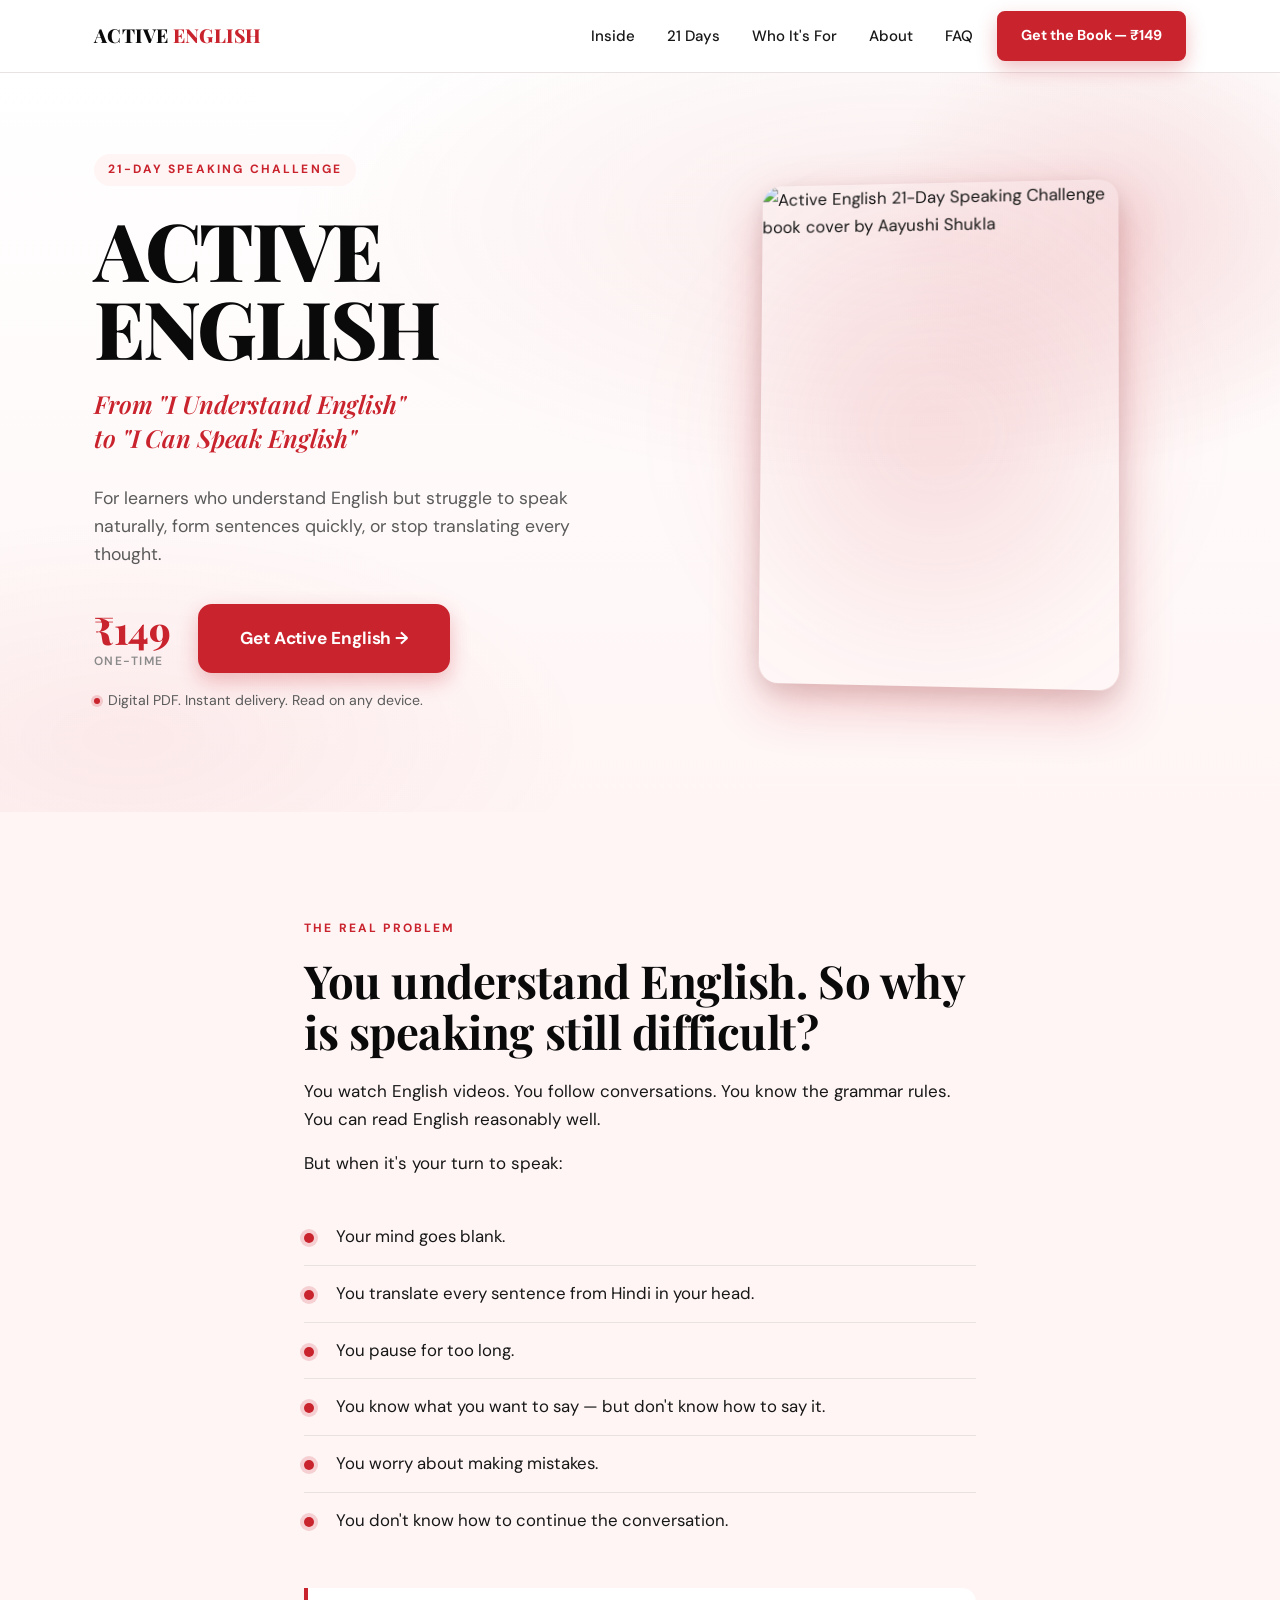
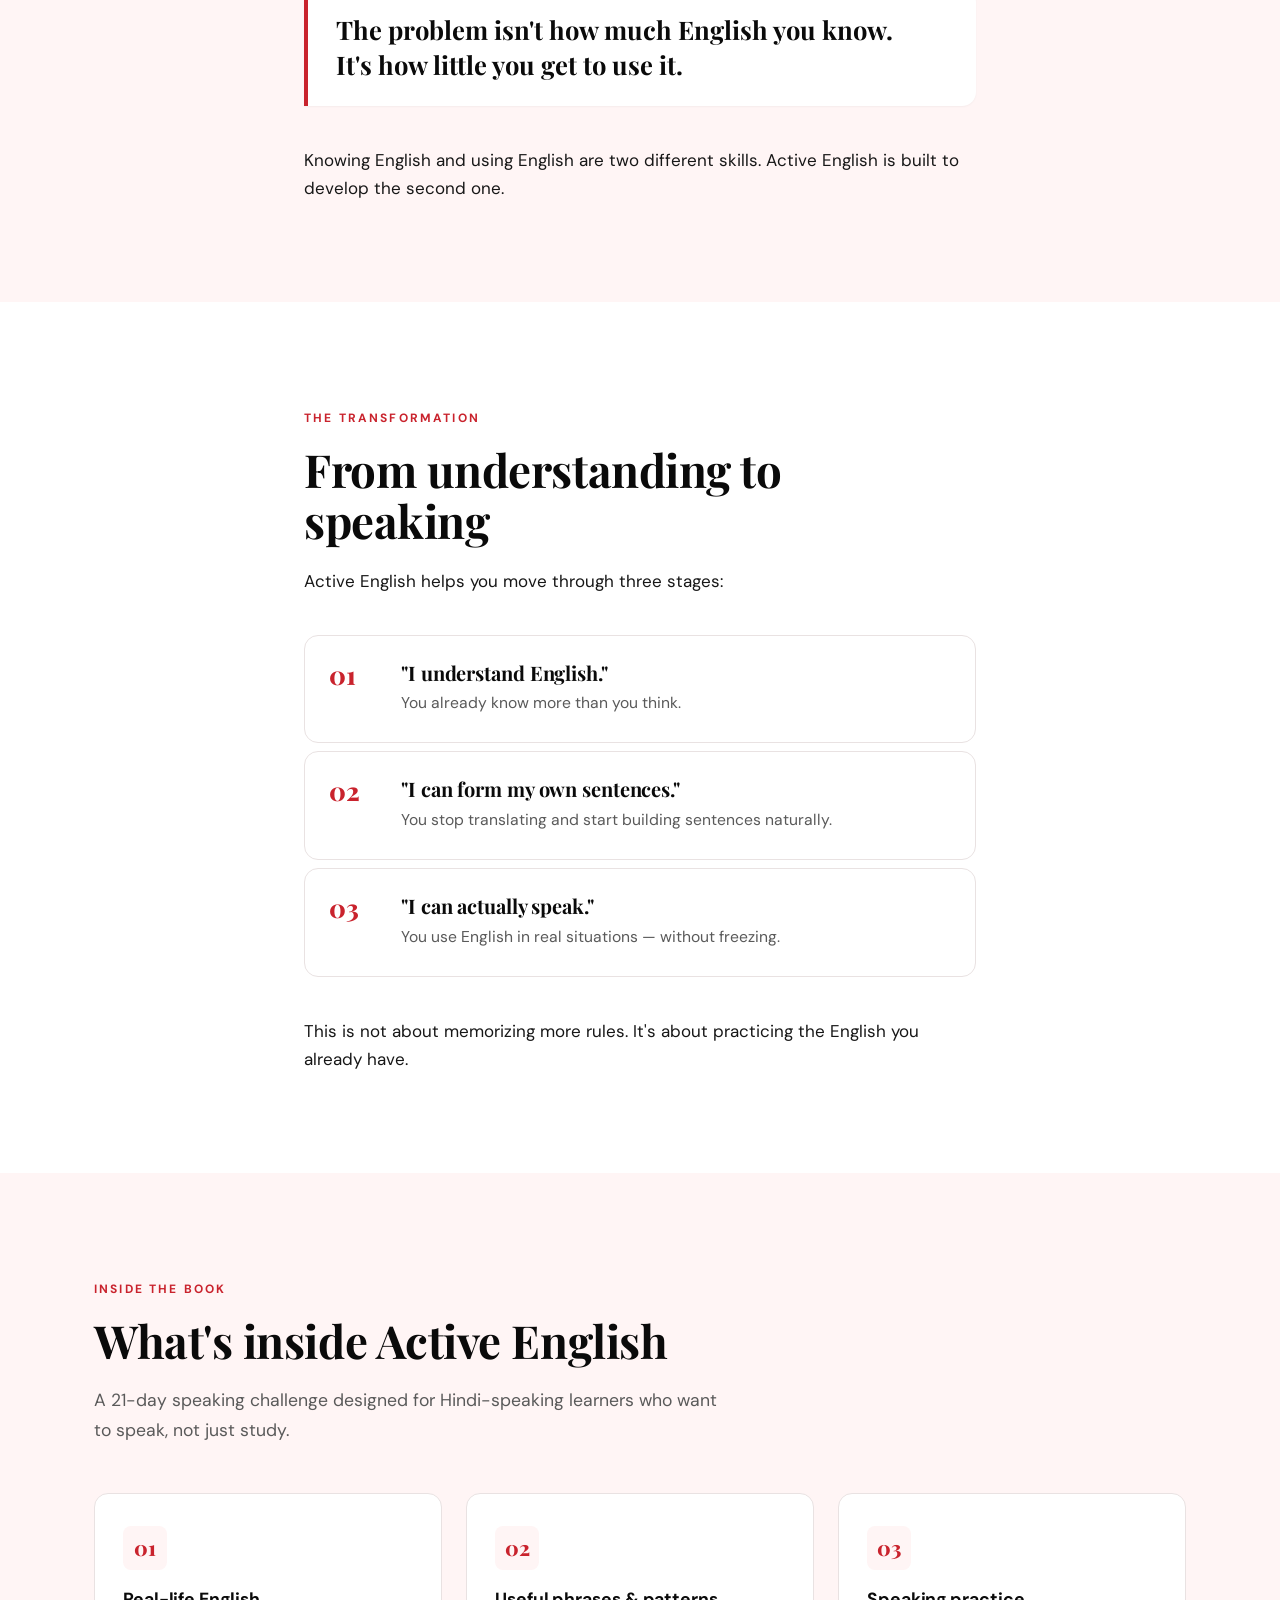
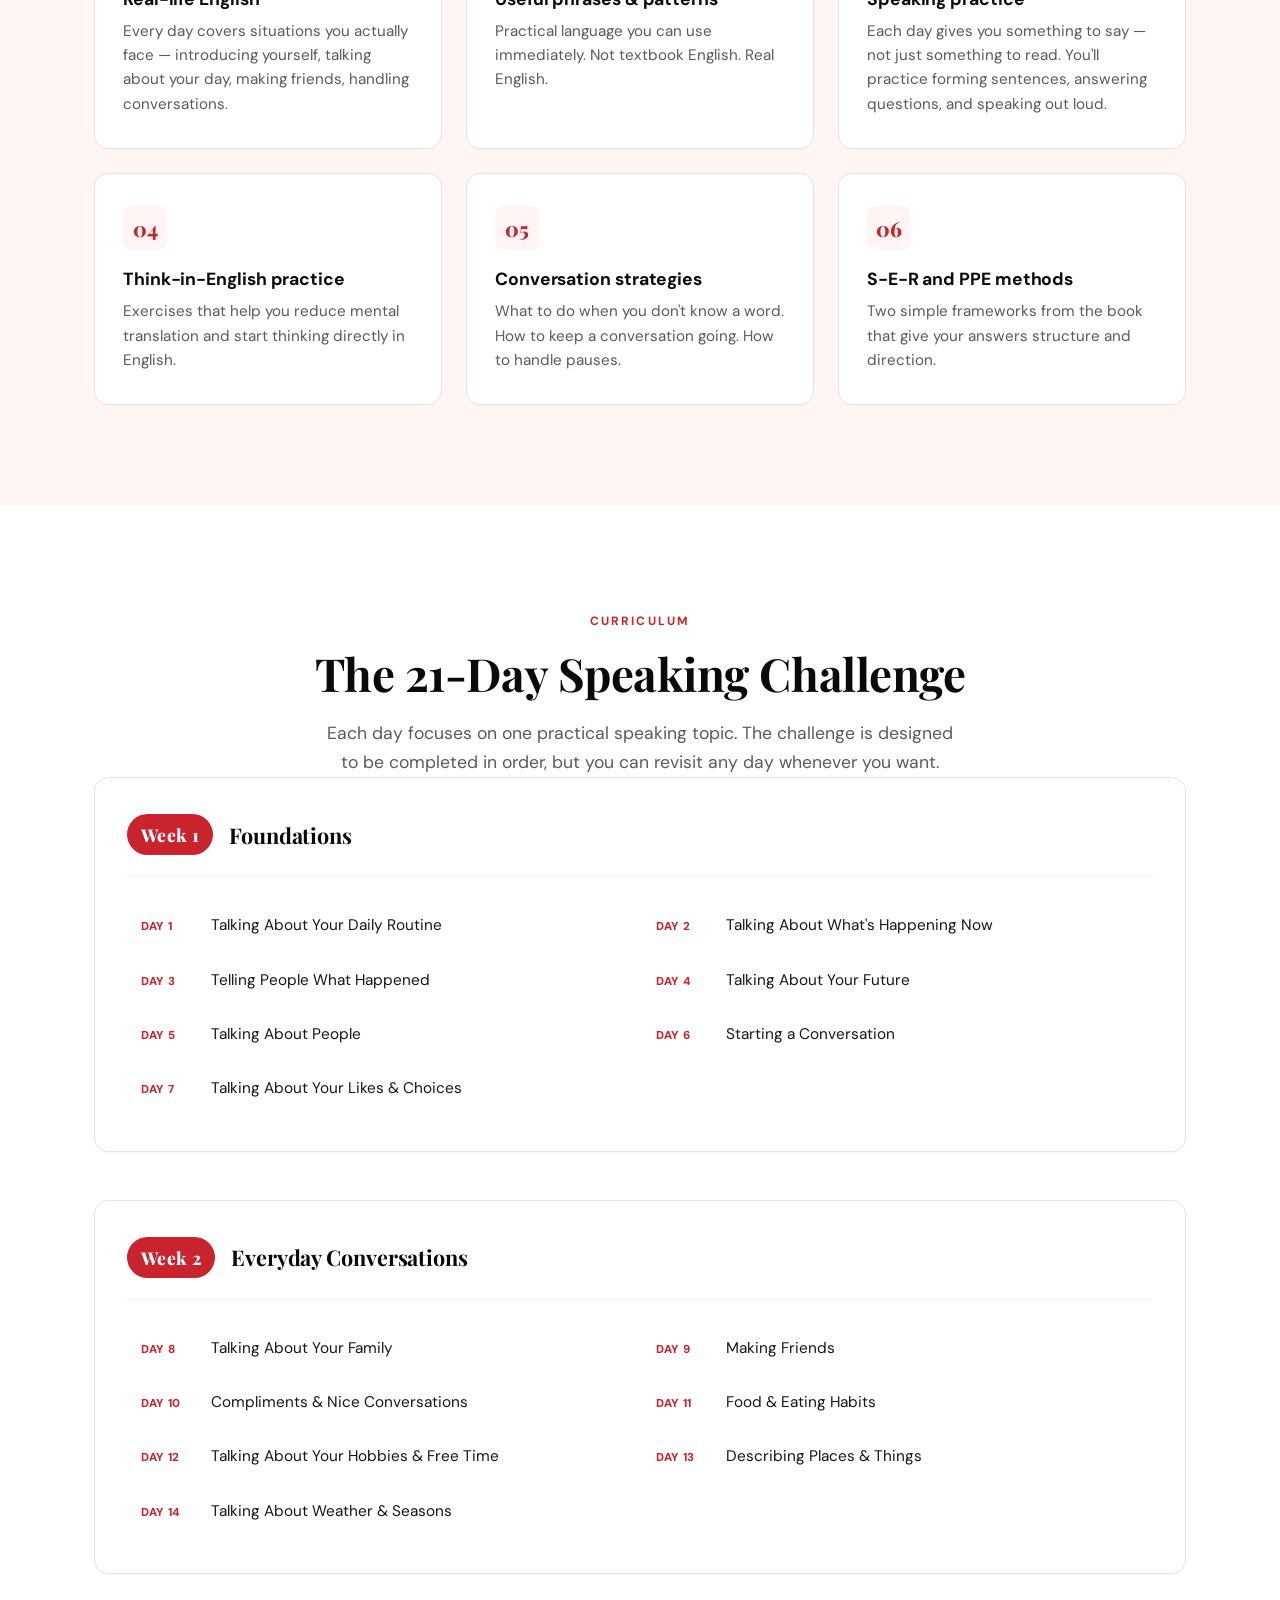
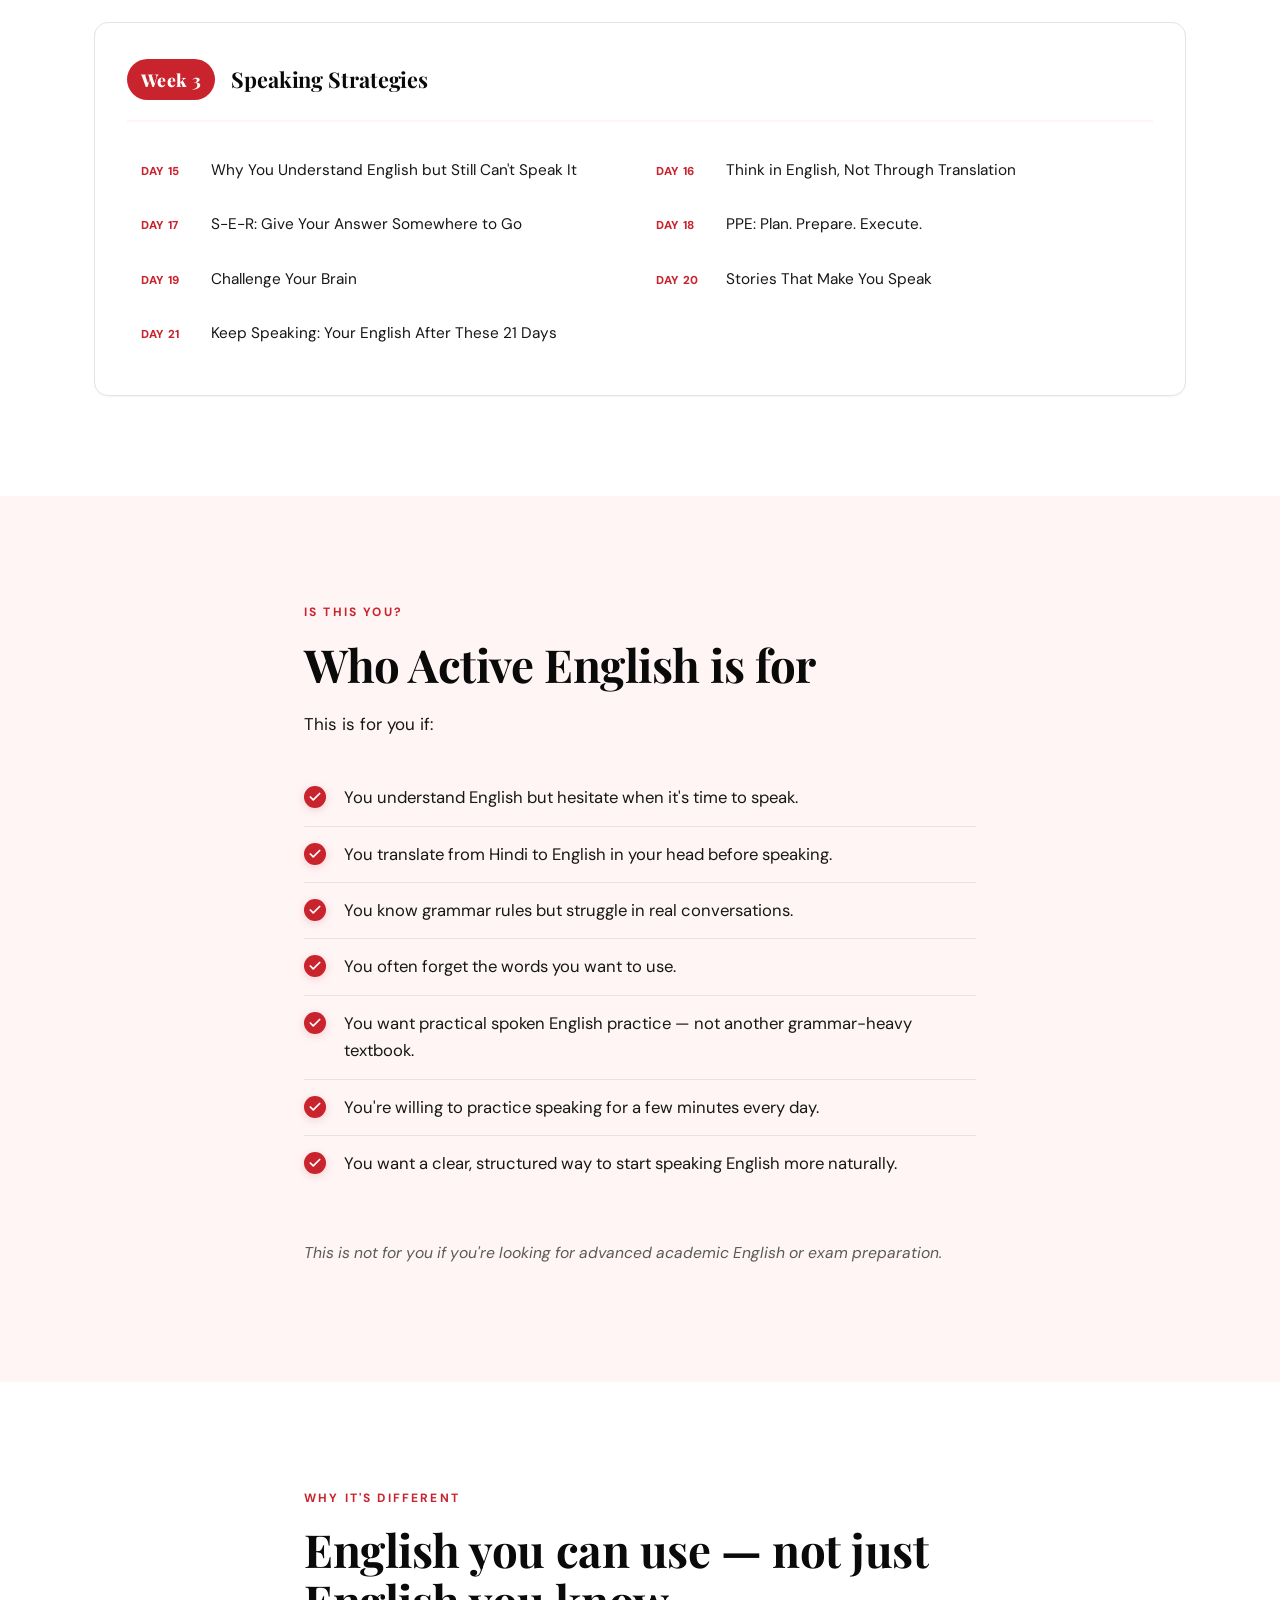
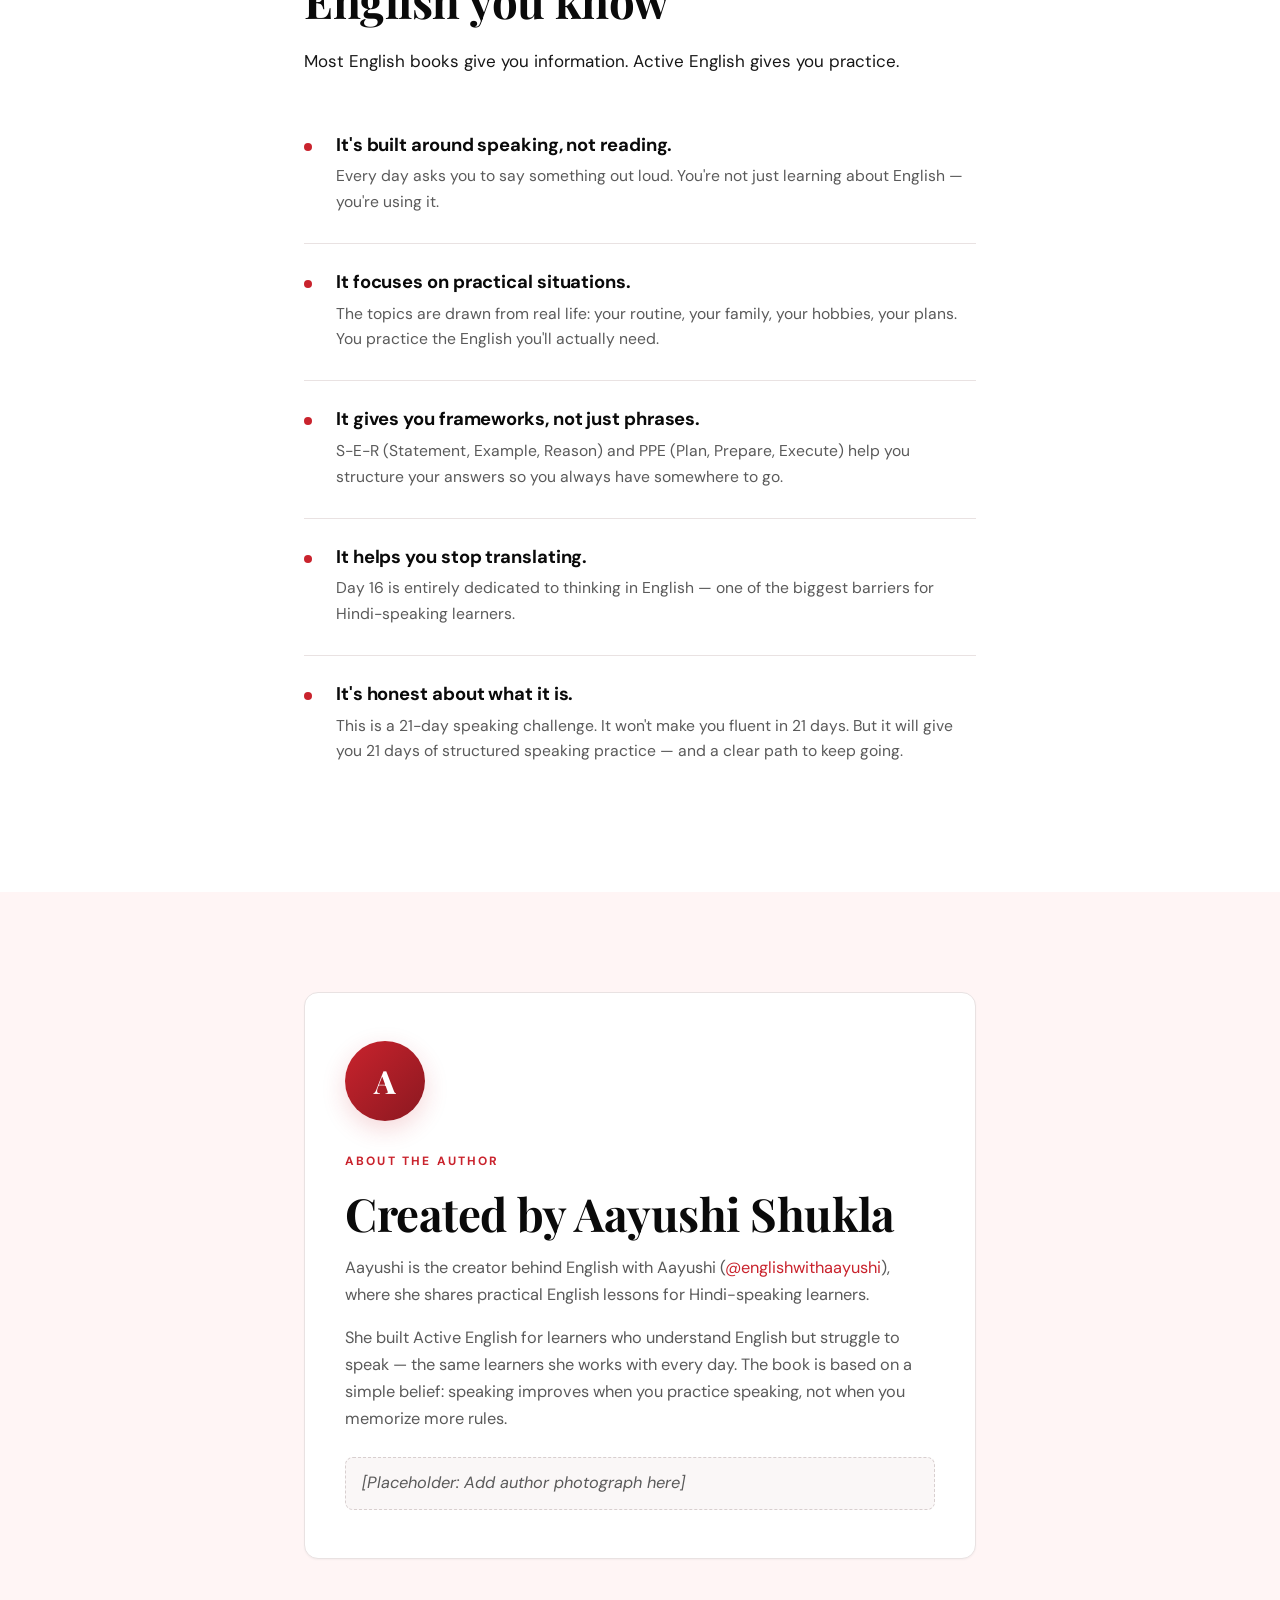
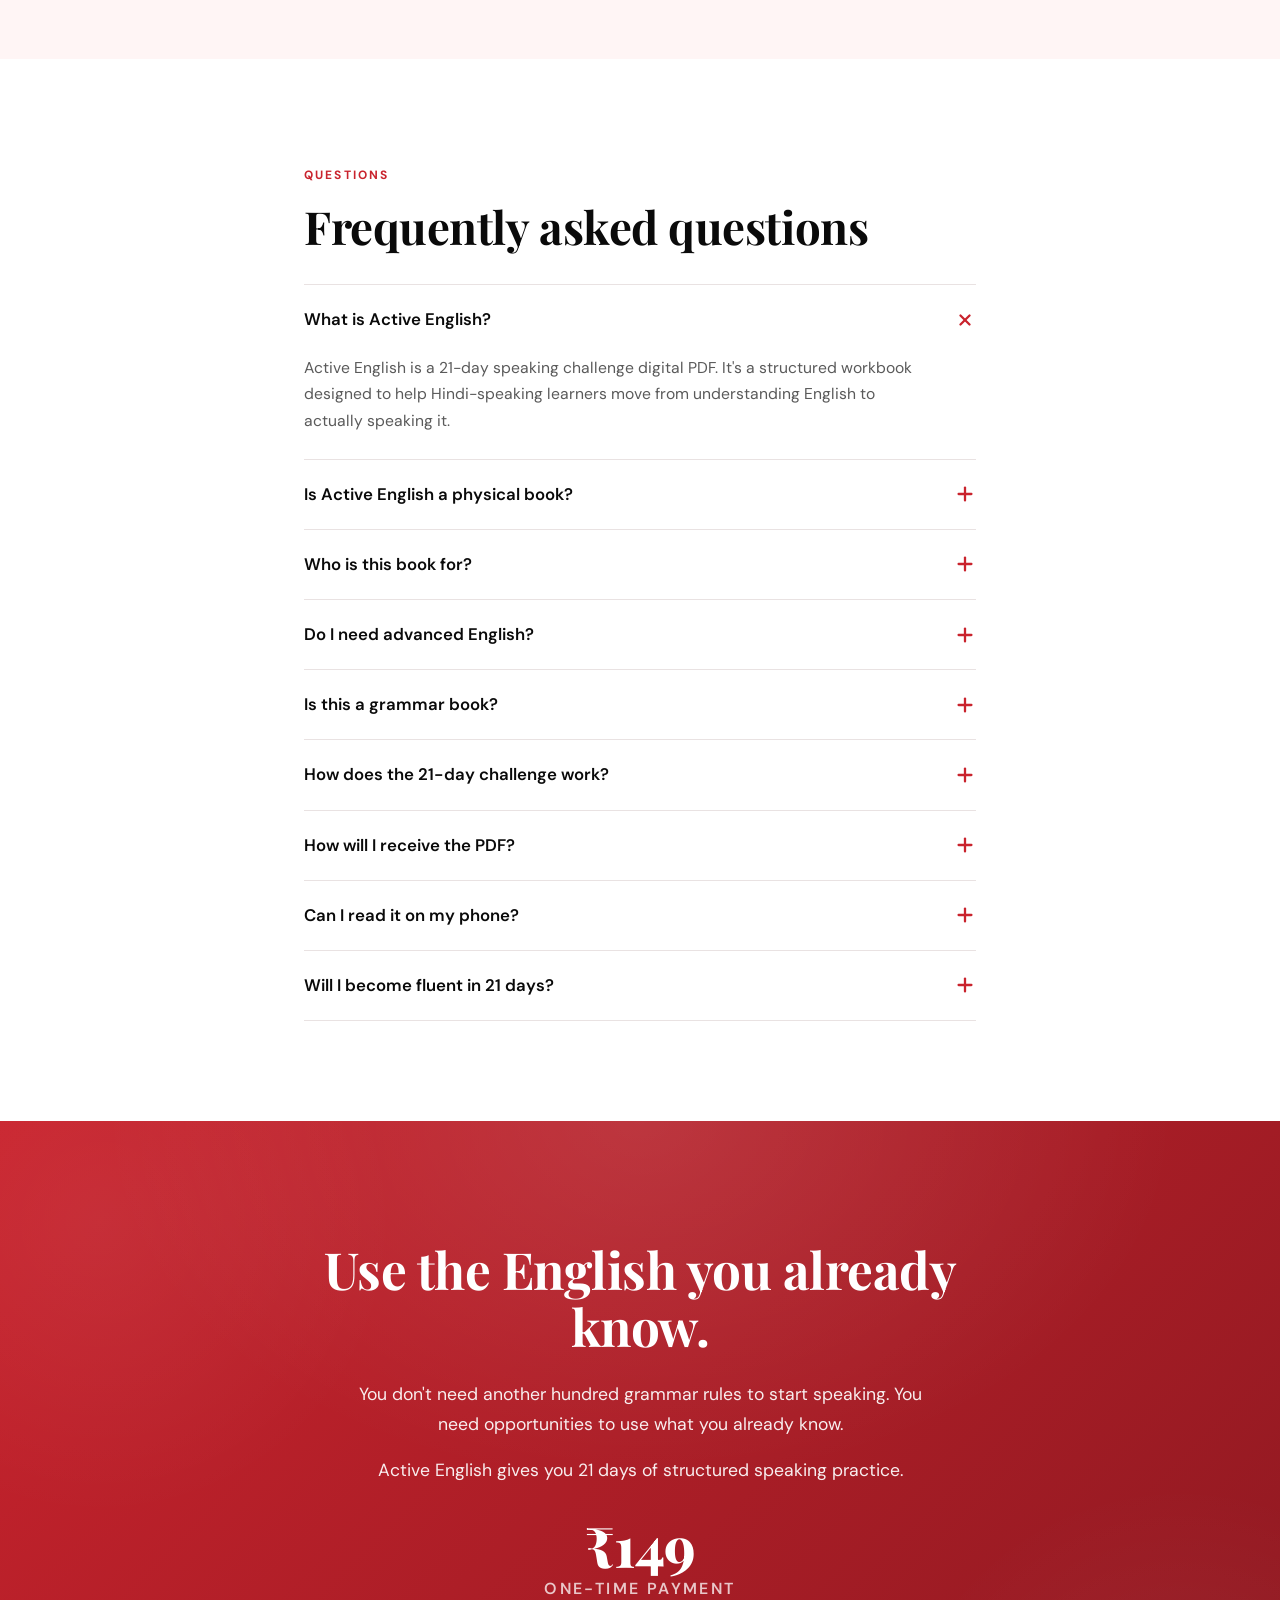
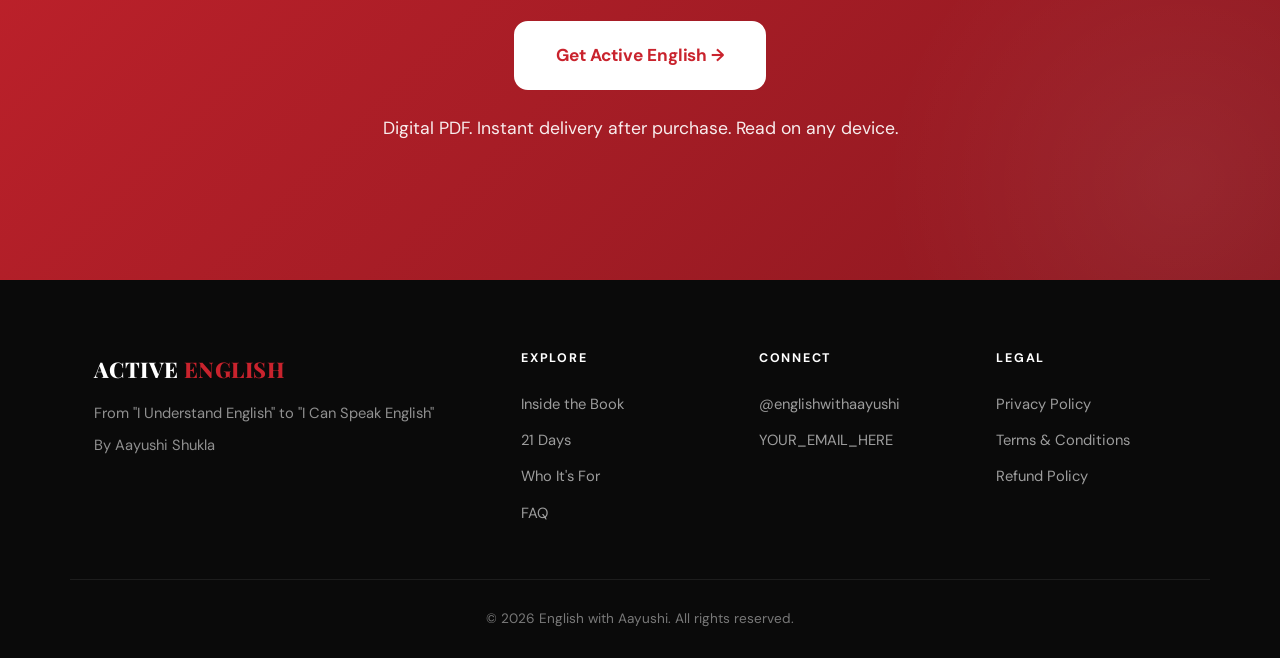
==== index.html @ a8780dd0 "Add files via upload" ====
<!DOCTYPE html>
<html lang="en-IN">

<head>
  <meta charset="UTF-8">
  <meta name="viewport" content="width=device-width, initial-scale=1.0">
  <title>Active English — 21-Day Speaking Challenge | Spoken English Practice PDF for Hindi Speakers</title>
  <meta name="description"
    content="Understand English but struggle to speak? Active English is a 21-day speaking challenge PDF by Aayushi Shukla. Practical spoken English practice for Hindi speakers. ₹149.">
  <link rel="canonical" href="https://YOURDOMAIN.com/">

  <meta property="og:type" content="product">
  <meta property="og:title" content="Active English — 21-Day Speaking Challenge">
  <meta property="og:description" content="From 'I Understand English' to 'I Can Speak English'. ₹149.">
  <meta property="og:image" content="https://YOURDOMAIN.com/images/Cover.png">
  <meta property="og:url" content="https://YOURDOMAIN.com/">
  <meta property="og:site_name" content="Active English">
  <meta property="og:locale" content="en_IN">

  <link rel="preconnect" href="https://fonts.googleapis.com">
  <link rel="preconnect" href="https://fonts.gstatic.com" crossorigin>
  <link
    href="https://fonts.googleapis.com/css2?family=DM+Sans:wght@400;500;600;700&family=Playfair+Display:ital,wght@0,600;0,700;0,800;1,600&display=swap"
    rel="stylesheet">

  <style>
    /* ============================================
   ACTIVE ENGLISH — PREMIUM RED + WHITE THEME
   ============================================ */

    * {
      margin: 0;
      padding: 0;
      box-sizing: border-box
    }

    html {
      scroll-behavior: smooth;
      -webkit-text-size-adjust: 100%
    }

    :root {
      --red: #C9232D;
      --red-dark: #A81D26;
      --red-deep: #8B1820;
      --red-tint: #FFF5F5;
      --red-glow: rgba(201, 35, 45, 0.18);
      --dark: #171717;
      --ink: #0A0A0A;
      --muted: #5A5A5A;
      --muted-light: #8A8A8A;
      --border: #E9E2E2;
      --border-strong: #D8CFCF;
      --white: #FFFFFF;
      --off-white: #FAF7F7;
      --max: 1140px;
      --narrow: 720px;
      --r: 8px;
      --r-lg: 14px;
      --r-xl: 20px;
      --shadow-sm: 0 1px 2px rgba(0, 0, 0, .04);
      --shadow-md: 0 8px 28px rgba(23, 23, 23, .08);
      --shadow-lg: 0 24px 60px rgba(23, 23, 23, .12);
      --shadow-red: 0 20px 50px rgba(201, 35, 45, .25);
      --t: .25s cubic-bezier(.4, 0, .2, 1);
    }

    body {
      font-family: 'DM Sans', system-ui, -apple-system, sans-serif;
      font-size: 17px;
      line-height: 1.65;
      color: var(--dark);
      background: var(--white);
      -webkit-font-smoothing: antialiased;
      -moz-osx-font-smoothing: grayscale;
      overflow-x: hidden;
    }

    img {
      max-width: 100%;
      height: auto;
      display: block
    }

    a {
      color: var(--red);
      text-decoration: none;
      transition: color var(--t)
    }

    a:hover {
      color: var(--red-dark)
    }

    /* TYPOGRAPHY */
    h1,
    h2,
    h3,
    h4 {
      font-family: 'Playfair Display', Georgia, serif;
      line-height: 1.12;
      color: var(--ink);
      letter-spacing: -.01em
    }

    h1 {
      font-size: clamp(2.6rem, 7vw, 5rem);
      font-weight: 800;
      letter-spacing: -.03em
    }

    h2 {
      font-size: clamp(1.85rem, 4vw, 2.85rem);
      font-weight: 700;
      margin-bottom: 1.25rem
    }

    h3 {
      font-family: 'DM Sans', sans-serif;
      font-size: 1.15rem;
      font-weight: 700;
      margin-bottom: .5rem;
      letter-spacing: -.005em
    }

    p {
      margin-bottom: 1rem
    }

    p:last-child {
      margin-bottom: 0
    }

    .label {
      display: inline-block;
      font-family: 'DM Sans', sans-serif;
      font-size: .75rem;
      font-weight: 700;
      letter-spacing: .18em;
      text-transform: uppercase;
      color: var(--red);
      padding: 6px 14px;
      background: var(--red-tint);
      border-radius: 100px;
      margin-bottom: 1.5rem;
    }

    /* LAYOUT */
    .container {
      width: 100%;
      max-width: var(--max);
      margin: 0 auto;
      padding: 0 24px
    }

    .container-narrow {
      max-width: var(--narrow)
    }

    .section {
      padding: 100px 0
    }

    .section-tint {
      background: var(--red-tint)
    }

    .section-dark {
      background: var(--ink);
      color: #fff
    }

    .section-intro {
      font-size: 1.1rem;
      color: var(--muted);
      margin-bottom: 3rem;
      max-width: 640px
    }

    .center {
      text-align: center
    }

    .center .section-intro {
      margin-left: auto;
      margin-right: auto
    }

    /* BUTTONS */
    .btn {
      display: inline-flex;
      align-items: center;
      justify-content: center;
      gap: 8px;
      font-family: 'DM Sans', sans-serif;
      font-size: 1rem;
      font-weight: 700;
      padding: 15px 30px;
      border-radius: var(--r);
      border: 2px solid transparent;
      cursor: pointer;
      transition: all var(--t);
      text-align: center;
      white-space: nowrap;
      letter-spacing: -.005em;
      text-decoration: none;
    }

    .btn-primary {
      background: var(--red);
      color: #fff;
      border-color: var(--red);
      box-shadow: 0 8px 20px rgba(201, 35, 45, .28);
    }

    .btn-primary:hover {
      background: var(--red-dark);
      border-color: var(--red-dark);
      color: #fff;
      transform: translateY(-2px);
      box-shadow: 0 14px 30px rgba(201, 35, 45, .38);
    }

    .btn-lg {
      padding: 18px 40px;
      font-size: 1.08rem;
      border-radius: var(--r-lg)
    }

    .btn-white {
      background: #fff;
      color: var(--red);
      border-color: #fff
    }

    .btn-white:hover {
      background: var(--red-tint);
      color: var(--red-dark);
      transform: translateY(-2px)
    }

    /* ============ HEADER ============ */
    .site-header {
      position: sticky;
      top: 0;
      z-index: 100;
      background: rgba(255, 255, 255, .92);
      backdrop-filter: saturate(180%) blur(14px);
      -webkit-backdrop-filter: saturate(180%) blur(14px);
      border-bottom: 1px solid var(--border);
    }

    .header-inner {
      display: flex;
      align-items: center;
      justify-content: space-between;
      gap: 24px;
      height: 72px
    }

    .logo {
      font-family: 'Playfair Display', serif;
      font-size: 1.2rem;
      font-weight: 800;
      letter-spacing: .02em;
      color: var(--ink);
      text-decoration: none;
      white-space: nowrap;
    }

    .logo span {
      color: var(--red)
    }

    .main-nav {
      display: flex;
      gap: 32px;
      margin-left: auto
    }

    .main-nav a {
      font-size: .94rem;
      font-weight: 500;
      color: var(--dark);
      text-decoration: none;
      position: relative
    }

    .main-nav a::after {
      content: "";
      position: absolute;
      left: 0;
      bottom: -4px;
      width: 0;
      height: 2px;
      background: var(--red);
      transition: width var(--t);
    }

    .main-nav a:hover {
      color: var(--red)
    }

    .main-nav a:hover::after {
      width: 100%
    }

    .header-cta {
      padding: 11px 22px;
      font-size: .9rem;
      border-radius: var(--r)
    }

    .menu-toggle {
      display: none;
      flex-direction: column;
      gap: 5px;
      background: none;
      border: none;
      cursor: pointer;
      padding: 8px;
    }

    .menu-toggle span {
      display: block;
      width: 24px;
      height: 2px;
      background: var(--ink);
      transition: var(--t);
      border-radius: 2px
    }

    .mobile-nav {
      display: none;
      flex-direction: column;
      padding: 16px 24px 24px;
      background: #fff;
      border-bottom: 1px solid var(--border);
      position: sticky;
      top: 72px;
      z-index: 149;
    }

    .mobile-nav.open {
      display: flex
    }

    .mobile-nav a {
      padding: 14px 0;
      font-size: 1rem;
      font-weight: 500;
      color: var(--dark);
      border-bottom: 1px solid var(--border)
    }

    .mobile-nav .btn {
      margin-top: 16px;
      border-bottom: none;
      color: #fff
    }

    /* ============ HERO ============ */
    .hero {
      position: relative;
      padding: 80px 0 100px;
      background:
        radial-gradient(ellipse 80% 60% at 70% 20%, rgba(201, 35, 45, .08), transparent 60%),
        radial-gradient(ellipse 60% 50% at 10% 90%, rgba(201, 35, 45, .06), transparent 60%),
        linear-gradient(180deg, #fff 0%, var(--red-tint) 100%);
      overflow: hidden;
    }

    .hero::before {
      content: "";
      position: absolute;
      top: -100px;
      right: -100px;
      width: 500px;
      height: 500px;
      border-radius: 50%;
      background: radial-gradient(circle, rgba(201, 35, 45, .10), transparent 70%);
      pointer-events: none;
    }

    .hero-grid {
      display: grid;
      grid-template-columns: 1.05fr 1fr;
      gap: 72px;
      align-items: center;
      position: relative;
      z-index: 1;
    }

    .hero-content h1 {
      margin-bottom: 1.25rem;
      color: var(--ink);
      line-height: .98
    }

    .hero-content h1 br {
      display: none
    }

    .hero-subtitle {
      font-family: 'Playfair Display', serif;
      font-size: clamp(1.15rem, 2.4vw, 1.55rem);
      font-style: italic;
      font-weight: 600;
      color: var(--red);
      margin-bottom: 1.75rem;
      line-height: 1.4;
      letter-spacing: -.005em;
    }

    .hero-copy {
      font-size: 1.1rem;
      color: var(--muted);
      margin-bottom: 2.25rem;
      max-width: 520px;
      line-height: 1.6
    }

    .hero-price-row {
      display: flex;
      align-items: center;
      gap: 28px;
      flex-wrap: wrap;
      margin-bottom: 1rem
    }

    .price {
      font-family: 'Playfair Display', serif;
      font-size: 2.4rem;
      font-weight: 800;
      color: var(--red);
      letter-spacing: -.02em;
      line-height: 1;
    }

    .price small {
      display: block;
      font-family: 'DM Sans', sans-serif;
      font-size: .75rem;
      font-weight: 600;
      letter-spacing: .12em;
      text-transform: uppercase;
      color: var(--muted-light);
      margin-top: 6px;
    }

    .hero-note {
      font-size: .88rem;
      color: var(--muted);
      display: flex;
      align-items: center;
      gap: 8px
    }

    .hero-note::before {
      content: "";
      width: 6px;
      height: 6px;
      border-radius: 50%;
      background: var(--red);
      box-shadow: 0 0 0 3px var(--red-glow);
    }

    .hero-image {
      display: flex;
      justify-content: center;
      align-items: center;
      position: relative
    }

    .hero-image::before {
      content: "";
      position: absolute;
      inset: -30px;
      background: radial-gradient(circle at center, rgba(201, 35, 45, .14), transparent 65%);
      filter: blur(40px);
      z-index: 0;
    }

    .hero-image img {
      position: relative;
      z-index: 1;
      max-width: 360px;
      width: 100%;
      border-radius: var(--r-xl);
      box-shadow: var(--shadow-red), 0 8px 24px rgba(0, 0, 0, .12);
      transform: perspective(1200px) rotateY(-6deg) rotateX(2deg);
      transition: transform .6s cubic-bezier(.4, 0, .2, 1);
    }

    .hero-image img:hover {
      transform: perspective(1200px) rotateY(0deg) rotateX(0deg) scale(1.02)
    }

    /* COVER PLACEHOLDER (shows when cover.png is missing) */
    .cover-placeholder {
      width: 100%;
      max-width: 360px;
      aspect-ratio: 5/7;
      background: linear-gradient(145deg, var(--red) 0%, var(--red-deep) 100%);
      border-radius: var(--r-xl);
      box-shadow: var(--shadow-red), 0 8px 24px rgba(0, 0, 0, .12);
      display: flex;
      flex-direction: column;
      justify-content: space-between;
      padding: 36px 32px;
      color: #fff;
      position: relative;
      overflow: hidden;
      transform: perspective(1200px) rotateY(-6deg) rotateX(2deg);
    }

    .cover-placeholder::before {
      content: "";
      position: absolute;
      top: -50%;
      right: -50%;
      width: 200%;
      height: 200%;
      background: radial-gradient(circle at 30% 20%, rgba(255, 255, 255, .12), transparent 50%);
      pointer-events: none;
    }

    .cover-top {
      font-size: .72rem;
      font-weight: 700;
      letter-spacing: .2em;
      text-transform: uppercase;
      opacity: .85
    }

    .cover-title {
      font-family: 'Playfair Display', serif;
      font-size: 2.6rem;
      font-weight: 800;
      line-height: 1;
      letter-spacing: -.02em
    }

    .cover-title span {
      display: block;
      color: rgba(255, 255, 255, .55);
      font-style: italic;
      font-weight: 600
    }

    .cover-bottom {
      font-size: .85rem;
      font-weight: 500;
      opacity: .9
    }

    .cover-bottom strong {
      display: block;
      font-size: 1rem;
      font-weight: 700;
      margin-bottom: 2px
    }

    /* ============ SECTION HEADERS ============ */
    .section-label {
      display: inline-block;
      font-size: .75rem;
      font-weight: 700;
      letter-spacing: .18em;
      text-transform: uppercase;
      color: var(--red);
      margin-bottom: 1rem;
    }

    /* ============ PROBLEM ============ */
    .pain-list {
      list-style: none;
      margin: 2rem 0;
      padding: 0
    }

    .pain-list li {
      position: relative;
      padding: 14px 0 14px 32px;
      font-size: 1.05rem;
      border-bottom: 1px solid var(--border);
      color: var(--dark);
    }

    .pain-list li:last-child {
      border-bottom: none
    }

    .pain-list li::before {
      content: "";
      position: absolute;
      left: 0;
      top: 24px;
      width: 10px;
      height: 10px;
      background: var(--red);
      border-radius: 50%;
      box-shadow: 0 0 0 4px var(--red-glow);
    }

    .emphasis {
      font-family: 'Playfair Display', serif;
      font-size: clamp(1.3rem, 2.6vw, 1.6rem);
      font-weight: 700;
      color: var(--ink);
      line-height: 1.35;
      margin: 2.5rem 0;
      padding: 24px 28px;
      border-left: 4px solid var(--red);
      background: var(--white);
      border-radius: 0 var(--r-lg) var(--r-lg) 0;
      box-shadow: var(--shadow-sm);
    }

    /* ============ STAGES ============ */
    .stage-list {
      margin: 2.5rem 0;
      display: flex;
      flex-direction: column;
      gap: 8px
    }

    .stage {
      display: flex;
      gap: 24px;
      align-items: flex-start;
      padding: 26px 24px;
      background: #fff;
      border: 1px solid var(--border);
      border-radius: var(--r-lg);
      transition: all var(--t);
    }

    .stage:hover {
      border-color: var(--red);
      box-shadow: var(--shadow-md);
      transform: translateX(4px)
    }

    .stage-num {
      font-family: 'Playfair Display', serif;
      font-size: 1.6rem;
      font-weight: 800;
      color: var(--red);
      flex-shrink: 0;
      width: 48px;
      line-height: 1;
    }

    .stage-body h3 {
      font-family: 'Playfair Display', serif;
      font-size: 1.25rem;
      font-weight: 700;
      margin-bottom: .4rem;
      color: var(--ink)
    }

    .stage-body p {
      color: var(--muted);
      font-size: .98rem;
      margin: 0
    }

    /* ============ FEATURES ============ */
    .features-grid {
      display: grid;
      grid-template-columns: repeat(3, 1fr);
      gap: 24px
    }

    .feature {
      background: #fff;
      border: 1px solid var(--border);
      border-radius: var(--r-lg);
      padding: 32px 28px;
      transition: all var(--t);
      position: relative;
      overflow: hidden;
    }

    .feature::before {
      content: "";
      position: absolute;
      top: 0;
      left: 0;
      width: 100%;
      height: 3px;
      background: var(--red);
      transform: scaleX(0);
      transform-origin: left;
      transition: transform var(--t);
    }

    .feature:hover {
      border-color: var(--red);
      box-shadow: var(--shadow-md);
      transform: translateY(-4px)
    }

    .feature:hover::before {
      transform: scaleX(1)
    }

    .feature-icon {
      width: 44px;
      height: 44px;
      border-radius: var(--r);
      background: var(--red-tint);
      color: var(--red);
      display: flex;
      align-items: center;
      justify-content: center;
      font-family: 'Playfair Display', serif;
      font-size: 1.3rem;
      font-weight: 800;
      margin-bottom: 1.25rem;
    }

    .feature h3 {
      color: var(--ink);
      margin-bottom: .6rem;
      font-size: 1.1rem
    }

    .feature p {
      font-size: .95rem;
      color: var(--muted);
      margin: 0;
      line-height: 1.6
    }

    /* ============ CURRICULUM ============ */
    .weeks {
      display: flex;
      flex-direction: column;
      gap: 48px
    }

    .week {
      background: #fff;
      border: 1px solid var(--border);
      border-radius: var(--r-lg);
      padding: 36px 32px;
      box-shadow: var(--shadow-sm);
    }

    .week-header {
      display: flex;
      align-items: center;
      gap: 16px;
      margin-bottom: 1.5rem;
      padding-bottom: 1.25rem;
      border-bottom: 2px solid var(--red-tint);
    }

    .week-badge {
      font-family: 'Playfair Display', serif;
      font-size: 1.1rem;
      font-weight: 800;
      color: #fff;
      background: var(--red);
      padding: 6px 14px;
      border-radius: 100px;
      letter-spacing: .02em;
    }

    .week-title {
      font-family: 'Playfair Display', serif;
      font-size: 1.35rem;
      font-weight: 700;
      color: var(--ink);
      margin: 0
    }

    .day-list {
      list-style: none;
      padding: 0;
      display: grid;
      grid-template-columns: 1fr 1fr;
      gap: 4px
    }

    .day-list li {
      display: flex;
      align-items: baseline;
      gap: 14px;
      padding: 12px 14px;
      border-radius: var(--r);
      font-size: .96rem;
      color: var(--dark);
      transition: background var(--t);
      border-bottom: 1px solid transparent;
    }

    .day-list li:hover {
      background: var(--red-tint);
      color: var(--red-deep)
    }

    .day-num {
      font-size: .72rem;
      font-weight: 800;
      letter-spacing: .06em;
      text-transform: uppercase;
      color: var(--red);
      flex-shrink: 0;
      width: 56px;
      font-family: 'DM Sans', sans-serif;
    }

    /* ============ CHECKLIST ============ */
    .check-list {
      list-style: none;
      padding: 0;
      margin: 2rem 0
    }

    .check-list li {
      position: relative;
      padding: 14px 0 14px 40px;
      font-size: 1.04rem;
      border-bottom: 1px solid var(--border);
      color: var(--dark);
    }

    .check-list li:last-child {
      border-bottom: none
    }

    .check-list li::before {
      content: "";
      position: absolute;
      left: 0;
      top: 16px;
      width: 22px;
      height: 22px;
      border-radius: 50%;
      background: var(--red);
      color: #fff;
      background-image: url("data:image/svg+xml;utf8,<svg xmlns='http://www.w3.org/2000/svg' viewBox='0 0 24 24' fill='none' stroke='white' stroke-width='3' stroke-linecap='round' stroke-linejoin='round'><polyline points='20 6 9 17 4 12'/></svg>");
      background-size: 14px;
      background-position: center;
      background-repeat: no-repeat;
      box-shadow: 0 2px 8px var(--red-glow);
    }

    .muted-note {
      color: var(--muted);
      font-size: .98rem;
      font-style: italic;
      padding: 16px 0
    }

    /* ============ DIFFERENT ============ */
    .diff-list {
      display: flex;
      flex-direction: column;
      gap: 0;
      margin-top: 2rem
    }

    .diff-item {
      padding: 28px 0 28px 32px;
      border-bottom: 1px solid var(--border);
      position: relative;
    }

    .diff-item:last-child {
      border-bottom: none
    }

    .diff-item::before {
      content: "";
      position: absolute;
      left: 0;
      top: 36px;
      width: 8px;
      height: 8px;
      background: var(--red);
      border-radius: 50%;
    }

    .diff-item h3 {
      color: var(--ink);
      margin-bottom: .5rem;
      font-size: 1.15rem
    }

    .diff-item p {
      color: var(--muted);
      font-size: .98rem;
      margin: 0;
      line-height: 1.65
    }

    /* ============ ABOUT ============ */
    .about-card {
      background: #fff;
      border: 1px solid var(--border);
      border-radius: var(--r-lg);
      padding: 48px 40px;
      box-shadow: var(--shadow-sm);
    }

    .about-avatar {
      width: 80px;
      height: 80px;
      border-radius: 50%;
      background: linear-gradient(135deg, var(--red), var(--red-deep));
      color: #fff;
      display: flex;
      align-items: center;
      justify-content: center;
      font-family: 'Playfair Display', serif;
      font-size: 2rem;
      font-weight: 800;
      margin-bottom: 1.5rem;
      box-shadow: 0 8px 24px var(--red-glow);
    }

    .about-card h2 {
      margin-bottom: 1rem
    }

    .about-card p {
      color: var(--muted);
      font-size: 1.02rem
    }

    .placeholder-note {
      font-size: .85rem;
      color: var(--muted-light);
      font-style: italic;
      padding: 12px 16px;
      border: 1px dashed var(--border-strong);
      border-radius: var(--r);
      margin-top: 1.5rem;
      background: var(--off-white);
    }

    /* ============ FAQ ============ */
    .faq-list {
      margin-top: 2rem
    }

    .faq-item {
      border-bottom: 1px solid var(--border)
    }

    .faq-item:first-child {
      border-top: 1px solid var(--border)
    }

    .faq-q {
      width: 100%;
      text-align: left;
      background: none;
      border: none;
      font-family: 'DM Sans', sans-serif;
      font-size: 1.05rem;
      font-weight: 600;
      color: var(--ink);
      padding: 22px 44px 22px 0;
      cursor: pointer;
      position: relative;
      line-height: 1.5;
      transition: color var(--t);
    }

    .faq-q:hover {
      color: var(--red)
    }

    .faq-q::after {
      content: "";
      position: absolute;
      right: 0;
      top: 50%;
      width: 22px;
      height: 22px;
      transform: translateY(-50%);
      background-image: url("data:image/svg+xml;utf8,<svg xmlns='http://www.w3.org/2000/svg' viewBox='0 0 24 24' fill='none' stroke='%23C9232D' stroke-width='2.5' stroke-linecap='round'><line x1='12' y1='5' x2='12' y2='19'/><line x1='5' y1='12' x2='19' y2='12'/></svg>");
      background-size: contain;
      background-repeat: no-repeat;
      background-position: center;
      transition: transform var(--t);
    }

    .faq-item.open .faq-q::after {
      transform: translateY(-50%) rotate(45deg)
    }

    .faq-a {
      max-height: 0;
      overflow: hidden;
      transition: max-height .35s ease;
    }

    .faq-a-inner {
      padding: 0 40px 24px 0;
      color: var(--muted);
      font-size: .98rem;
      line-height: 1.7
    }

    .faq-item.open .faq-a {
      max-height: 400px
    }

    /* ============ FINAL CTA ============ */
    .final-cta {
      background:
        radial-gradient(ellipse 70% 80% at 50% 0%, rgba(255, 255, 255, .10), transparent 60%),
        linear-gradient(135deg, var(--red) 0%, var(--red-deep) 100%);
      color: #fff;
      padding: 120px 0;
      text-align: center;
      position: relative;
      overflow: hidden;
    }

    .final-cta::before {
      content: "";
      position: absolute;
      top: -200px;
      left: -200px;
      width: 600px;
      height: 600px;
      border-radius: 50%;
      background: radial-gradient(circle, rgba(255, 255, 255, .06), transparent 70%);
    }

    .final-cta::after {
      content: "";
      position: absolute;
      bottom: -200px;
      right: -200px;
      width: 600px;
      height: 600px;
      border-radius: 50%;
      background: radial-gradient(circle, rgba(255, 255, 255, .06), transparent 70%);
    }

    .final-cta .container {
      position: relative;
      z-index: 1
    }

    .final-cta h2 {
      color: #fff;
      font-size: clamp(2rem, 4.5vw, 3.2rem);
      margin-bottom: 1.5rem
    }

    .final-cta p {
      color: rgba(255, 255, 255, .92);
      font-size: 1.1rem;
      max-width: 600px;
      margin: 0 auto 1rem;
      line-height: 1.7
    }

    .final-price {
      font-family: 'Playfair Display', serif;
      font-size: 3.5rem;
      font-weight: 800;
      color: #fff;
      margin: 2rem 0 1.5rem;
      letter-spacing: -.02em;
      line-height: 1;
    }

    .final-price small {
      font-size: 1rem;
      font-weight: 600;
      letter-spacing: .15em;
      opacity: .75;
      display: block;
      margin-top: 8px;
      text-transform: uppercase;
      font-family: 'DM Sans', sans-serif
    }

    .small-note {
      font-size: .88rem;
      color: rgba(255, 255, 255, .75);
      margin-top: 1.5rem !important
    }

    /* ============ FOOTER ============ */
    .site-footer {
      background: var(--ink);
      color: rgba(255, 255, 255, .7);
      padding: 72px 0 28px
    }

    .footer-grid {
      display: grid;
      grid-template-columns: 2fr 1fr 1fr 1fr;
      gap: 48px;
      margin-bottom: 48px
    }

    .footer-brand .logo {
      color: #fff;
      margin-bottom: 1rem;
      font-size: 1.35rem
    }

    .footer-brand p {
      font-size: .92rem;
      color: rgba(255, 255, 255, .55);
      margin-bottom: .5rem;
      line-height: 1.6
    }

    .footer-col h4 {
      font-family: 'DM Sans', sans-serif;
      font-size: .78rem;
      font-weight: 700;
      letter-spacing: .14em;
      text-transform: uppercase;
      color: #fff;
      margin-bottom: 1.25rem;
    }

    .footer-col a {
      display: block;
      font-size: .92rem;
      color: rgba(255, 255, 255, .6);
      padding: 6px 0;
      transition: color var(--t);
    }

    .footer-col a:hover {
      color: #fff
    }

    .footer-bottom {
      border-top: 1px solid rgba(255, 255, 255, .08);
      padding-top: 28px;
      text-align: center;
      font-size: .85rem;
      color: rgba(255, 255, 255, .45);
    }

    /* ============ STICKY MOBILE CTA ============ */
    .sticky-cta {
      display: none;
      position: fixed;
      bottom: 0;
      left: 0;
      right: 0;
      background: #fff;
      border-top: 1px solid var(--border);
      padding: 12px 16px;
      align-items: center;
      gap: 12px;
      z-index: 200;
      box-shadow: 0 -8px 32px rgba(0, 0, 0, .1);
    }

    .sticky-price {
      font-family: 'Playfair Display', serif;
      font-size: 1.5rem;
      font-weight: 800;
      color: var(--red);
      flex-shrink: 0;
      line-height: 1;
    }

    .sticky-price small {
      display: block;
      font-family: 'DM Sans', sans-serif;
      font-size: .65rem;
      font-weight: 600;
      letter-spacing: .1em;
      text-transform: uppercase;
      color: var(--muted-light);
      margin-top: 3px
    }

    .sticky-cta .btn {
      flex: 1;
      padding: 14px 20px;
      font-size: .95rem
    }

    /* ============ RESPONSIVE ============ */
    @media (max-width:960px) {
      .hero-grid {
        grid-template-columns: 1fr;
        gap: 56px;
        text-align: center
      }

      .hero-content {
        order: 2
      }

      .hero-image {
        order: 1
      }

      .hero-image img,
      .cover-placeholder {
        max-width: 280px
      }

      .hero-copy {
        margin-left: auto;
        margin-right: auto
      }

      .hero-price-row {
        justify-content: center
      }

      .hero-content h1 br {
        display: block
      }

      .features-grid {
        grid-template-columns: repeat(2, 1fr)
      }

      .footer-grid {
        grid-template-columns: 1fr 1fr;
        gap: 36px
      }

      .about-card {
        padding: 36px 28px
      }
    }

    @media (max-width:768px) {
      body {
        font-size: 16px
      }

      .section {
        padding: 64px 0
      }

      .main-nav,
      .header-cta {
        display: none
      }

      .menu-toggle {
        display: flex
      }

      .day-list {
        grid-template-columns: 1fr
      }

      .stage {
        padding: 22px 20px
      }

      .week {
        padding: 28px 22px
      }

      .final-cta {
        padding: 80px 0 110px
      }

      .sticky-cta {
        display: flex
      }

      body {
        padding-bottom: 76px
      }

      .hero {
        padding: 48px 0 72px
      }

      h2 {
        margin-bottom: 1rem
      }
    }

    @media (max-width:520px) {
      .container {
        padding: 0 20px
      }

      .features-grid {
        grid-template-columns: 1fr
      }

      .footer-grid {
        grid-template-columns: 1fr;
        gap: 32px
      }

      .hero-price-row {
        gap: 20px;
        justify-content: center
      }

      .btn-lg {
        padding: 16px 32px;
        font-size: 1rem
      }

      .price {
        font-size: 2rem
      }

      .final-price {
        font-size: 2.8rem
      }

      .emphasis {
        padding: 20px 22px
      }

      .day-list li {
        font-size: .92rem
      }

      .day-num {
        width: 48px;
        font-size: .68rem
      }
    }

    @media (prefers-reduced-motion:reduce) {

      *,
      *::before,
      *::after {
        transition: none !important;
        animation: none !important
      }

      html {
        scroll-behavior: auto
      }
    }
  </style>
</head>

<body>

  <!-- HEADER -->
  <header class="site-header">
    <div class="container header-inner">
      <a href="#" class="logo">ACTIVE <span>ENGLISH</span></a>
      <nav class="main-nav">
        <a href="#inside">Inside</a>
        <a href="#curriculum">21 Days</a>
        <a href="#who">Who It's For</a>
        <a href="#about">About</a>
        <a href="#faq">FAQ</a>
      </nav>
      <a href="CHECKOUT_URL" class="btn btn-primary header-cta">Get the Book — ₹149</a>
      <button class="menu-toggle" aria-label="Menu"><span></span><span></span><span></span></button>
    </div>
  </header>

  <nav class="mobile-nav" id="mobileNav">
    <a href="#inside">Inside the Book</a>
    <a href="#curriculum">21 Days</a>
    <a href="#who">Who It's For</a>
    <a href="#about">About</a>
    <a href="#faq">FAQ</a>
    <a href="CHECKOUT_URL" class="btn btn-primary">Get the Book — ₹149</a>
  </nav>

  <main>

    <!-- HERO -->
    <section class="hero">
      <div class="container hero-grid">
        <div class="hero-content">
          <span class="label">21-Day Speaking Challenge</span>
          <h1>ACTIVE ENGLISH</h1>
          <p class="hero-subtitle">From "I Understand English"<br>to "I Can Speak English"</p>
          <p class="hero-copy">For learners who understand English but struggle to speak naturally, form sentences
            quickly, or stop translating every thought.</p>
          <div class="hero-price-row">
            <div class="price">₹149<small>One-time</small></div>
            <a href="CHECKOUT_URL" class="btn btn-primary btn-lg">Get Active English →</a>
          </div>
          <p class="hero-note">Digital PDF. Instant delivery. Read on any device.</p>
        </div>
        <div class="hero-image">
          <!-- REPLACE the placeholder below with: <img src="images/Cover.png
" alt="Active English book cover"> -->
          <img src="images/cover.png" alt="Active English 21-Day Speaking Challenge book cover by Aayushi Shukla"
            width="400" height="560">
        </div>
      </div>
    </section>

    <!-- PROBLEM -->
    <section class="section section-tint">
      <div class="container container-narrow">
        <span class="section-label">The Real Problem</span>
        <h2>You understand English. So why is speaking still difficult?</h2>
        <p>You watch English videos. You follow conversations. You know the grammar rules. You can read English
          reasonably well.</p>
        <p>But when it's your turn to speak:</p>
        <ul class="pain-list">
          <li>Your mind goes blank.</li>
          <li>You translate every sentence from Hindi in your head.</li>
          <li>You pause for too long.</li>
          <li>You know what you want to say — but don't know how to say it.</li>
          <li>You worry about making mistakes.</li>
          <li>You don't know how to continue the conversation.</li>
        </ul>
        <p class="emphasis">The problem isn't how much English you know.<br>It's how little you get to use it.</p>
        <p>Knowing English and using English are two different skills. Active English is built to develop the second
          one.</p>
      </div>
    </section>

    <!-- TRANSFORMATION -->
    <section class="section">
      <div class="container container-narrow">
        <span class="section-label">The Transformation</span>
        <h2>From understanding to speaking</h2>
        <p>Active English helps you move through three stages:</p>
        <div class="stage-list">
          <div class="stage">
            <div class="stage-num">01</div>
            <div class="stage-body">
              <h3>"I understand English."</h3>
              <p>You already know more than you think.</p>
            </div>
          </div>
          <div class="stage">
            <div class="stage-num">02</div>
            <div class="stage-body">
              <h3>"I can form my own sentences."</h3>
              <p>You stop translating and start building sentences naturally.</p>
            </div>
          </div>
          <div class="stage">
            <div class="stage-num">03</div>
            <div class="stage-body">
              <h3>"I can actually speak."</h3>
              <p>You use English in real situations — without freezing.</p>
            </div>
          </div>
        </div>
        <p>This is not about memorizing more rules. It's about practicing the English you already have.</p>
      </div>
    </section>

    <!-- INSIDE THE BOOK -->
    <section class="section section-tint" id="inside">
      <div class="container">
        <span class="section-label">Inside the Book</span>
        <h2>What's inside Active English</h2>
        <p class="section-intro">A 21-day speaking challenge designed for Hindi-speaking learners who want to speak, not
          just study.</p>
        <div class="features-grid">
          <div class="feature">
            <div class="feature-icon">01</div>
            <h3>Real-life English</h3>
            <p>Every day covers situations you actually face — introducing yourself, talking about your day, making
              friends, handling conversations.</p>
          </div>
          <div class="feature">
            <div class="feature-icon">02</div>
            <h3>Useful phrases & patterns</h3>
            <p>Practical language you can use immediately. Not textbook English. Real English.</p>
          </div>
          <div class="feature">
            <div class="feature-icon">03</div>
            <h3>Speaking practice</h3>
            <p>Each day gives you something to say — not just something to read. You'll practice forming sentences,
              answering questions, and speaking out loud.</p>
          </div>
          <div class="feature">
            <div class="feature-icon">04</div>
            <h3>Think-in-English practice</h3>
            <p>Exercises that help you reduce mental translation and start thinking directly in English.</p>
          </div>
          <div class="feature">
            <div class="feature-icon">05</div>
            <h3>Conversation strategies</h3>
            <p>What to do when you don't know a word. How to keep a conversation going. How to handle pauses.</p>
          </div>
          <div class="feature">
            <div class="feature-icon">06</div>
            <h3>S-E-R and PPE methods</h3>
            <p>Two simple frameworks from the book that give your answers structure and direction.</p>
          </div>
        </div>
      </div>
    </section>

    <!-- CURRICULUM -->
    <section class="section" id="curriculum">
      <div class="container">
        <div class="center">
          <span class="section-label">Curriculum</span>
          <h2>The 21-Day Speaking Challenge</h2>
          <p class="section-intro">Each day focuses on one practical speaking topic. The challenge is designed to be
            completed in order, but you can revisit any day whenever you want.</p>
        </div>
        <div class="weeks">
          <div class="week">
            <div class="week-header">
              <span class="week-badge">Week 1</span>
              <h3 class="week-title">Foundations</h3>
            </div>
            <ol class="day-list">
              <li><span class="day-num">Day 1</span> Talking About Your Daily Routine</li>
              <li><span class="day-num">Day 2</span> Talking About What's Happening Now</li>
              <li><span class="day-num">Day 3</span> Telling People What Happened</li>
              <li><span class="day-num">Day 4</span> Talking About Your Future</li>
              <li><span class="day-num">Day 5</span> Talking About People</li>
              <li><span class="day-num">Day 6</span> Starting a Conversation</li>
              <li><span class="day-num">Day 7</span> Talking About Your Likes & Choices</li>
            </ol>
          </div>
          <div class="week">
            <div class="week-header">
              <span class="week-badge">Week 2</span>
              <h3 class="week-title">Everyday Conversations</h3>
            </div>
            <ol class="day-list" start="8">
              <li><span class="day-num">Day 8</span> Talking About Your Family</li>
              <li><span class="day-num">Day 9</span> Making Friends</li>
              <li><span class="day-num">Day 10</span> Compliments & Nice Conversations</li>
              <li><span class="day-num">Day 11</span> Food & Eating Habits</li>
              <li><span class="day-num">Day 12</span> Talking About Your Hobbies & Free Time</li>
              <li><span class="day-num">Day 13</span> Describing Places & Things</li>
              <li><span class="day-num">Day 14</span> Talking About Weather & Seasons</li>
            </ol>
          </div>
          <div class="week">
            <div class="week-header">
              <span class="week-badge">Week 3</span>
              <h3 class="week-title">Speaking Strategies</h3>
            </div>
            <ol class="day-list" start="15">
              <li><span class="day-num">Day 15</span> Why You Understand English but Still Can't Speak It</li>
              <li><span class="day-num">Day 16</span> Think in English, Not Through Translation</li>
              <li><span class="day-num">Day 17</span> S-E-R: Give Your Answer Somewhere to Go</li>
              <li><span class="day-num">Day 18</span> PPE: Plan. Prepare. Execute.</li>
              <li><span class="day-num">Day 19</span> Challenge Your Brain</li>
              <li><span class="day-num">Day 20</span> Stories That Make You Speak</li>
              <li><span class="day-num">Day 21</span> Keep Speaking: Your English After These 21 Days</li>
            </ol>
          </div>
        </div>
      </div>
    </section>

    <!-- WHO IT'S FOR -->
    <section class="section section-tint" id="who">
      <div class="container container-narrow">
        <span class="section-label">Is This You?</span>
        <h2>Who Active English is for</h2>
        <p>This is for you if:</p>
        <ul class="check-list">
          <li>You understand English but hesitate when it's time to speak.</li>
          <li>You translate from Hindi to English in your head before speaking.</li>
          <li>You know grammar rules but struggle in real conversations.</li>
          <li>You often forget the words you want to use.</li>
          <li>You want practical spoken English practice — not another grammar-heavy textbook.</li>
          <li>You're willing to practice speaking for a few minutes every day.</li>
          <li>You want a clear, structured way to start speaking English more naturally.</li>
        </ul>
        <p class="muted-note">This is not for you if you're looking for advanced academic English or exam preparation.
        </p>
      </div>
    </section>

    <!-- DIFFERENT -->
    <section class="section">
      <div class="container container-narrow">
        <span class="section-label">Why It's Different</span>
        <h2>English you can use — not just English you know</h2>
        <p>Most English books give you information. Active English gives you practice.</p>
        <div class="diff-list">
          <div class="diff-item">
            <h3>It's built around speaking, not reading.</h3>
            <p>Every day asks you to say something out loud. You're not just learning about English — you're using it.
            </p>
          </div>
          <div class="diff-item">
            <h3>It focuses on practical situations.</h3>
            <p>The topics are drawn from real life: your routine, your family, your hobbies, your plans. You practice
              the English you'll actually need.</p>
          </div>
          <div class="diff-item">
            <h3>It gives you frameworks, not just phrases.</h3>
            <p>S-E-R (Statement, Example, Reason) and PPE (Plan, Prepare, Execute) help you structure your answers so
              you always have somewhere to go.</p>
          </div>
          <div class="diff-item">
            <h3>It helps you stop translating.</h3>
            <p>Day 16 is entirely dedicated to thinking in English — one of the biggest barriers for Hindi-speaking
              learners.</p>
          </div>
          <div class="diff-item">
            <h3>It's honest about what it is.</h3>
            <p>This is a 21-day speaking challenge. It won't make you fluent in 21 days. But it will give you 21 days of
              structured speaking practice — and a clear path to keep going.</p>
          </div>
        </div>
      </div>
    </section>

    <!-- ABOUT -->
    <section class="section section-tint" id="about">
      <div class="container container-narrow">
        <div class="about-card">
          <div class="about-avatar">A</div>
          <span class="section-label">About the Author</span>
          <h2>Created by Aayushi Shukla</h2>
          <p>Aayushi is the creator behind English with Aayushi (<a href="https://www.instagram.com/englishwithaayushi"
              target="_blank" rel="noopener">@englishwithaayushi</a>), where she shares practical English lessons for
            Hindi-speaking learners.</p>
          <p>She built Active English for learners who understand English but struggle to speak — the same learners she
            works with every day. The book is based on a simple belief: speaking improves when you practice speaking,
            not when you memorize more rules.</p>
          <p class="placeholder-note">[Placeholder: Add author photograph here]</p>
        </div>
      </div>
    </section>

    <!-- FAQ -->
    <section class="section" id="faq">
      <div class="container container-narrow">
        <span class="section-label">Questions</span>
        <h2>Frequently asked questions</h2>
        <div class="faq-list">
          <div class="faq-item">
            <button class="faq-q">What is Active English?</button>
            <div class="faq-a">
              <div class="faq-a-inner">Active English is a 21-day speaking challenge digital PDF. It's a structured
                workbook designed to help Hindi-speaking learners move from understanding English to actually speaking
                it.</div>
            </div>
          </div>
          <div class="faq-item">
            <button class="faq-q">Is Active English a physical book?</button>
            <div class="faq-a">
              <div class="faq-a-inner">No. Active English is a digital PDF. After purchase, you'll receive it instantly
                and can read it on any device.</div>
            </div>
          </div>
          <div class="faq-item">
            <button class="faq-q">Who is this book for?</button>
            <div class="faq-a">
              <div class="faq-a-inner">It's for Hindi-speaking English learners in India who understand English
                reasonably well but struggle to speak confidently — students, job seekers, young professionals, and
                anyone who wants practical speaking practice.</div>
            </div>
          </div>
          <div class="faq-item">
            <button class="faq-q">Do I need advanced English?</button>
            <div class="faq-a">
              <div class="faq-a-inner">No. Active English is designed for beginner to intermediate learners. If you can
                understand basic English and want to improve your speaking, this is for you.</div>
            </div>
          </div>
          <div class="faq-item">
            <button class="faq-q">Is this a grammar book?</button>
            <div class="faq-a">
              <div class="faq-a-inner">No. Grammar is useful, and Active English respects that. But this book focuses on
                speaking practice — using the English you already know in real situations.</div>
            </div>
          </div>
          <div class="faq-item">
            <button class="faq-q">How does the 21-day challenge work?</button>
            <div class="faq-a">
              <div class="faq-a-inner">Each day covers one speaking topic. You read the day's lesson, practice the
                phrases and patterns, and complete a speaking task. The days build on each other, but you can go at your
                own pace.</div>
            </div>
          </div>
          <div class="faq-item">
            <button class="faq-q">How will I receive the PDF?</button>
            <div class="faq-a">
              <div class="faq-a-inner">After payment, you'll receive the PDF automatically via the delivery method set
                up at checkout.</div>
            </div>
          </div>
          <div class="faq-item">
            <button class="faq-q">Can I read it on my phone?</button>
            <div class="faq-a">
              <div class="faq-a-inner">Yes. The PDF is designed to be readable on phones, tablets, laptops, and
                desktops.</div>
            </div>
          </div>
          <div class="faq-item">
            <button class="faq-q">Will I become fluent in 21 days?</button>
            <div class="faq-a">
              <div class="faq-a-inner">No — and be cautious of anything that promises that. Active English is a 21-day
                structured speaking challenge. It won't make you fluent in 21 days. But it will give you 21 days of
                focused practice, useful phrases, and speaking strategies. Continued speaking practice is necessary for
                continued improvement.</div>
            </div>
          </div>
        </div>
      </div>
    </section>

    <!-- FINAL CTA -->
    <section class="final-cta">
      <div class="container container-narrow">
        <h2>Use the English you already know.</h2>
        <p>You don't need another hundred grammar rules to start speaking. You need opportunities to use what you
          already know.</p>
        <p>Active English gives you 21 days of structured speaking practice.</p>
        <div class="final-price">₹149<small>One-time payment</small></div>
        <a href="CHECKOUT_URL" class="btn btn-white btn-lg">Get Active English →</a>
        <p class="small-note">Digital PDF. Instant delivery after purchase. Read on any device.</p>
      </div>
    </section>

  </main>

  <!-- FOOTER -->
  <footer class="site-footer">
    <div class="container footer-grid">
      <div class="footer-brand">
        <p class="logo">ACTIVE <span>ENGLISH</span></p>
        <p>From "I Understand English" to "I Can Speak English"</p>
        <p>By Aayushi Shukla</p>
      </div>
      <div class="footer-col">
        <h4>Explore</h4>
        <a href="#inside">Inside the Book</a>
        <a href="#curriculum">21 Days</a>
        <a href="#who">Who It's For</a>
        <a href="#faq">FAQ</a>
      </div>
      <div class="footer-col">
        <h4>Connect</h4>
        <a href="https://www.instagram.com/englishwithaayushi" target="_blank" rel="noopener">@englishwithaayushi</a>
        <a href="mailto:YOUR_EMAIL_HERE">YOUR_EMAIL_HERE</a>
      </div>
      <div class="footer-col">
        <h4>Legal</h4>
        <a href="YOUR_PRIVACY_POLICY_URL">Privacy Policy</a>
        <a href="YOUR_TERMS_URL">Terms & Conditions</a>
        <a href="YOUR_REFUND_POLICY_URL">Refund Policy</a>
      </div>
    </div>
    <div class="container footer-bottom">
      <p>© <span id="year"></span> English with Aayushi. All rights reserved.</p>
    </div>
  </footer>

  <!-- STICKY MOBILE CTA -->
  <div class="sticky-cta">
    <div class="sticky-price">₹149<small>One-time</small></div>
    <a href="CHECKOUT_URL" class="btn btn-primary">Get Active English →</a>
  </div>

  <script>
    (function () {
      // Year
      var y = document.getElementById('year');
      if (y) y.textContent = new Date().getFullYear();

      // Mobile menu
      var toggle = document.querySelector('.menu-toggle');
      var nav = document.getElementById('mobileNav');
      if (toggle && nav) {
        toggle.addEventListener('click', function () {
          nav.classList.toggle('open');
        });
        nav.querySelectorAll('a').forEach(function (a) {
          a.addEventListener('click', function () {nav.classList.remove('open');});
        });
      }

      // FAQ accordion
      document.querySelectorAll('.faq-q').forEach(function (btn) {
        btn.addEventListener('click', function () {
          var item = btn.parentElement;
          var isOpen = item.classList.contains('open');
          document.querySelectorAll('.faq-item').forEach(function (i) {i.classList.remove('open');});
          if (!isOpen) item.classList.add('open');
        });
      });

      // Open first FAQ by default
      var firstFaq = document.querySelector('.faq-item');
      if (firstFaq) firstFaq.classList.add('open');
    })();
  </script>
</body>

</html>
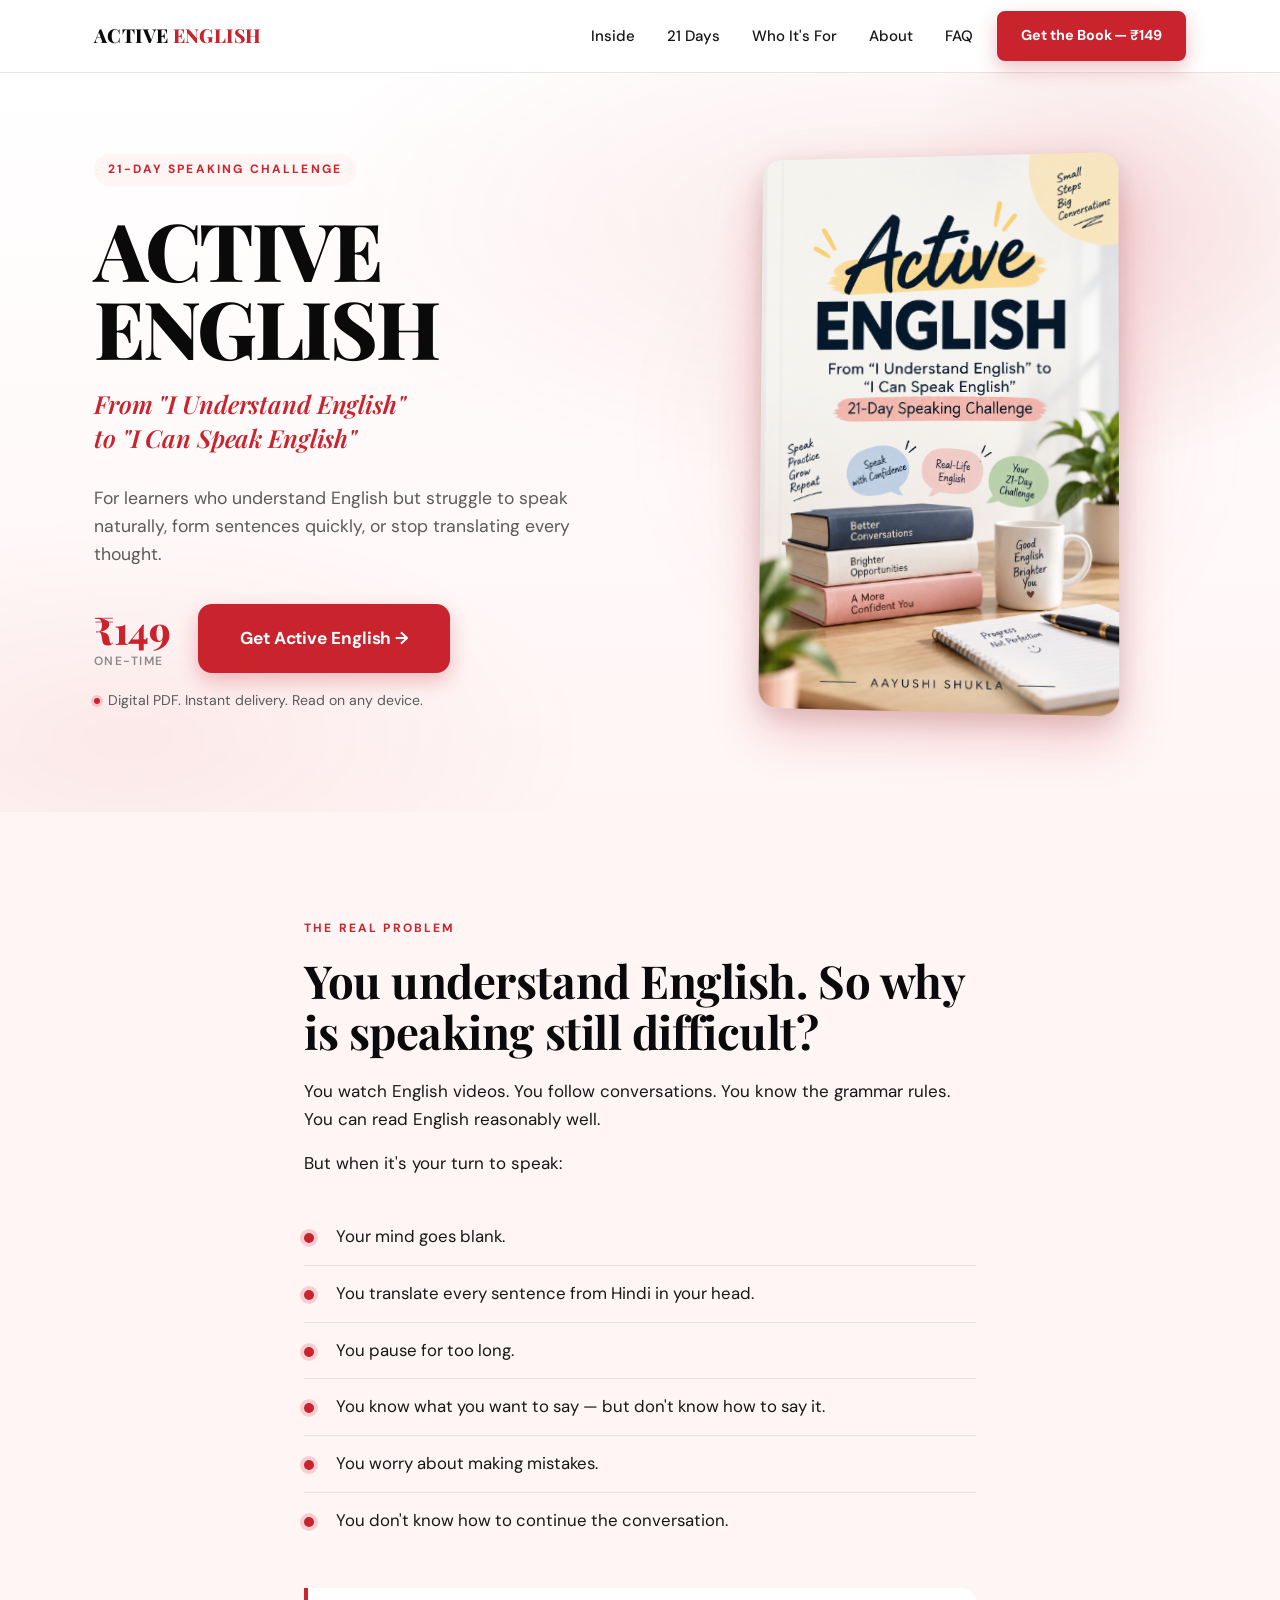
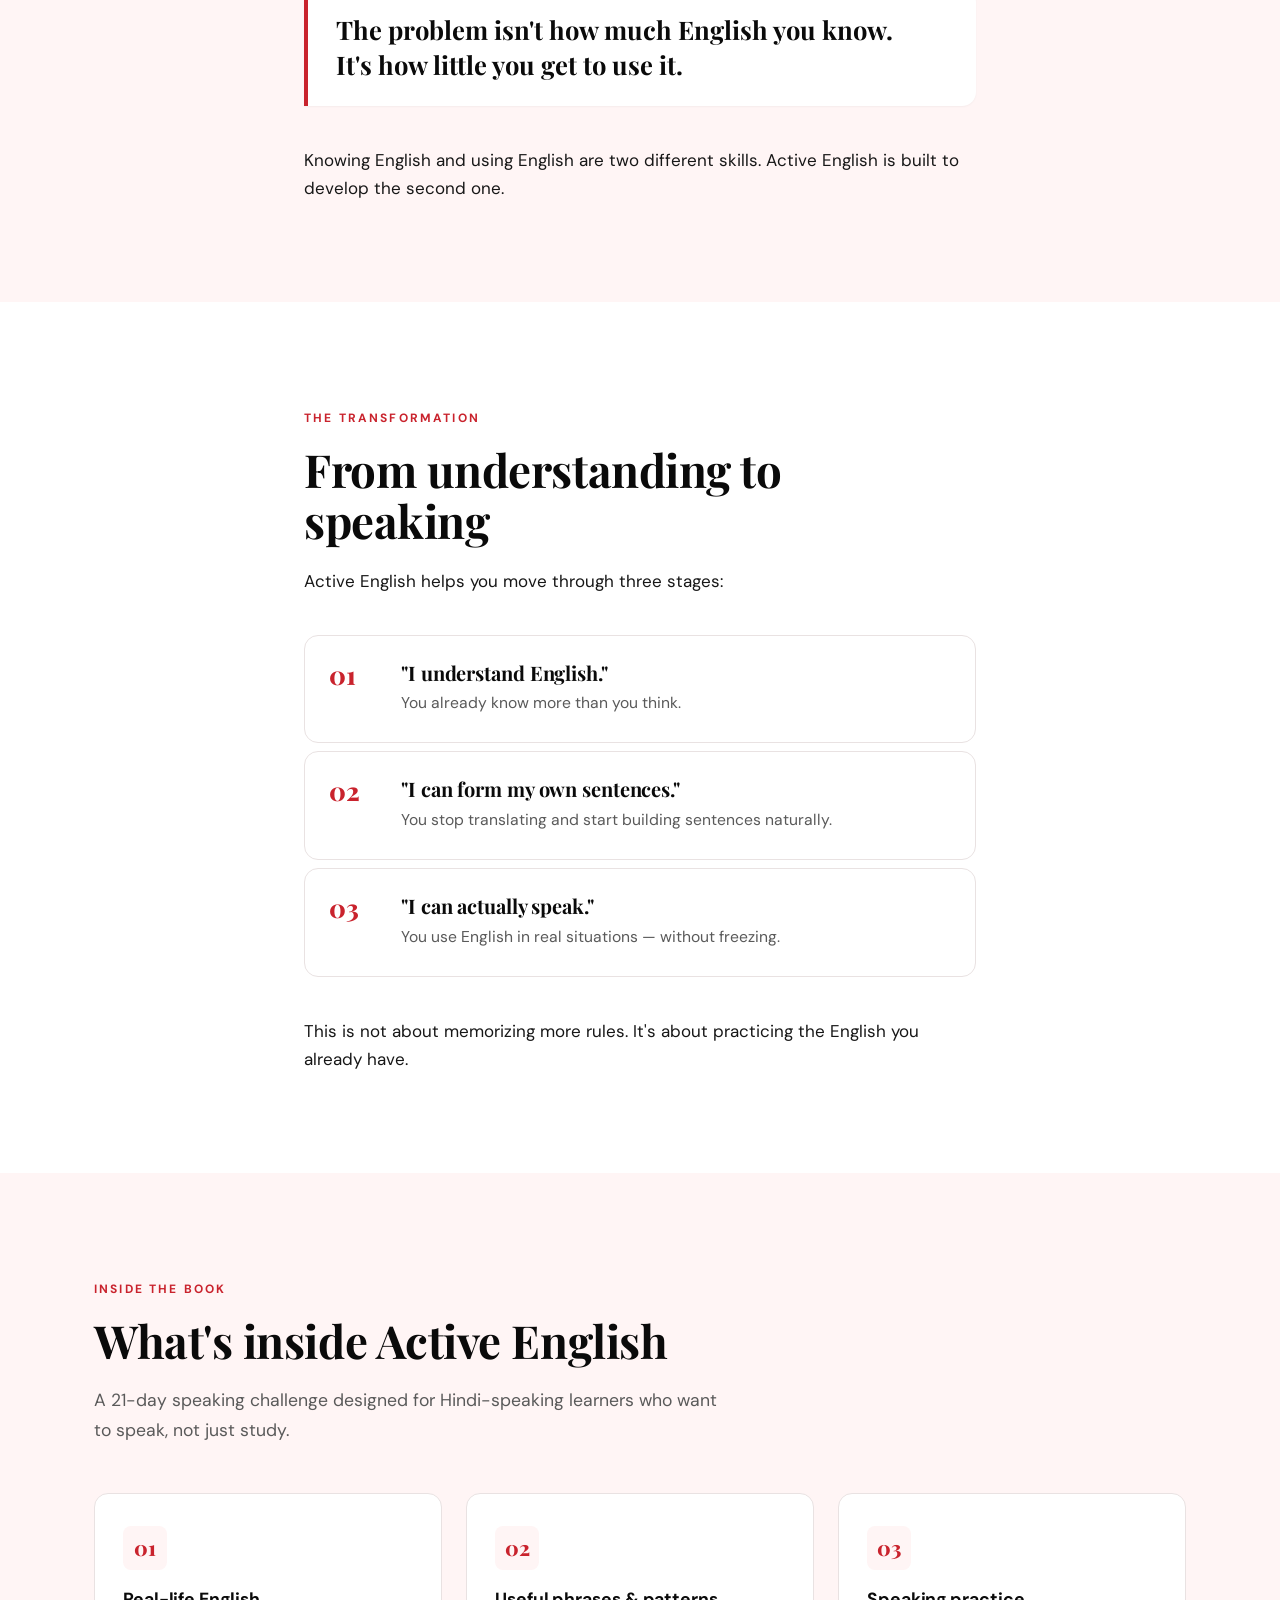
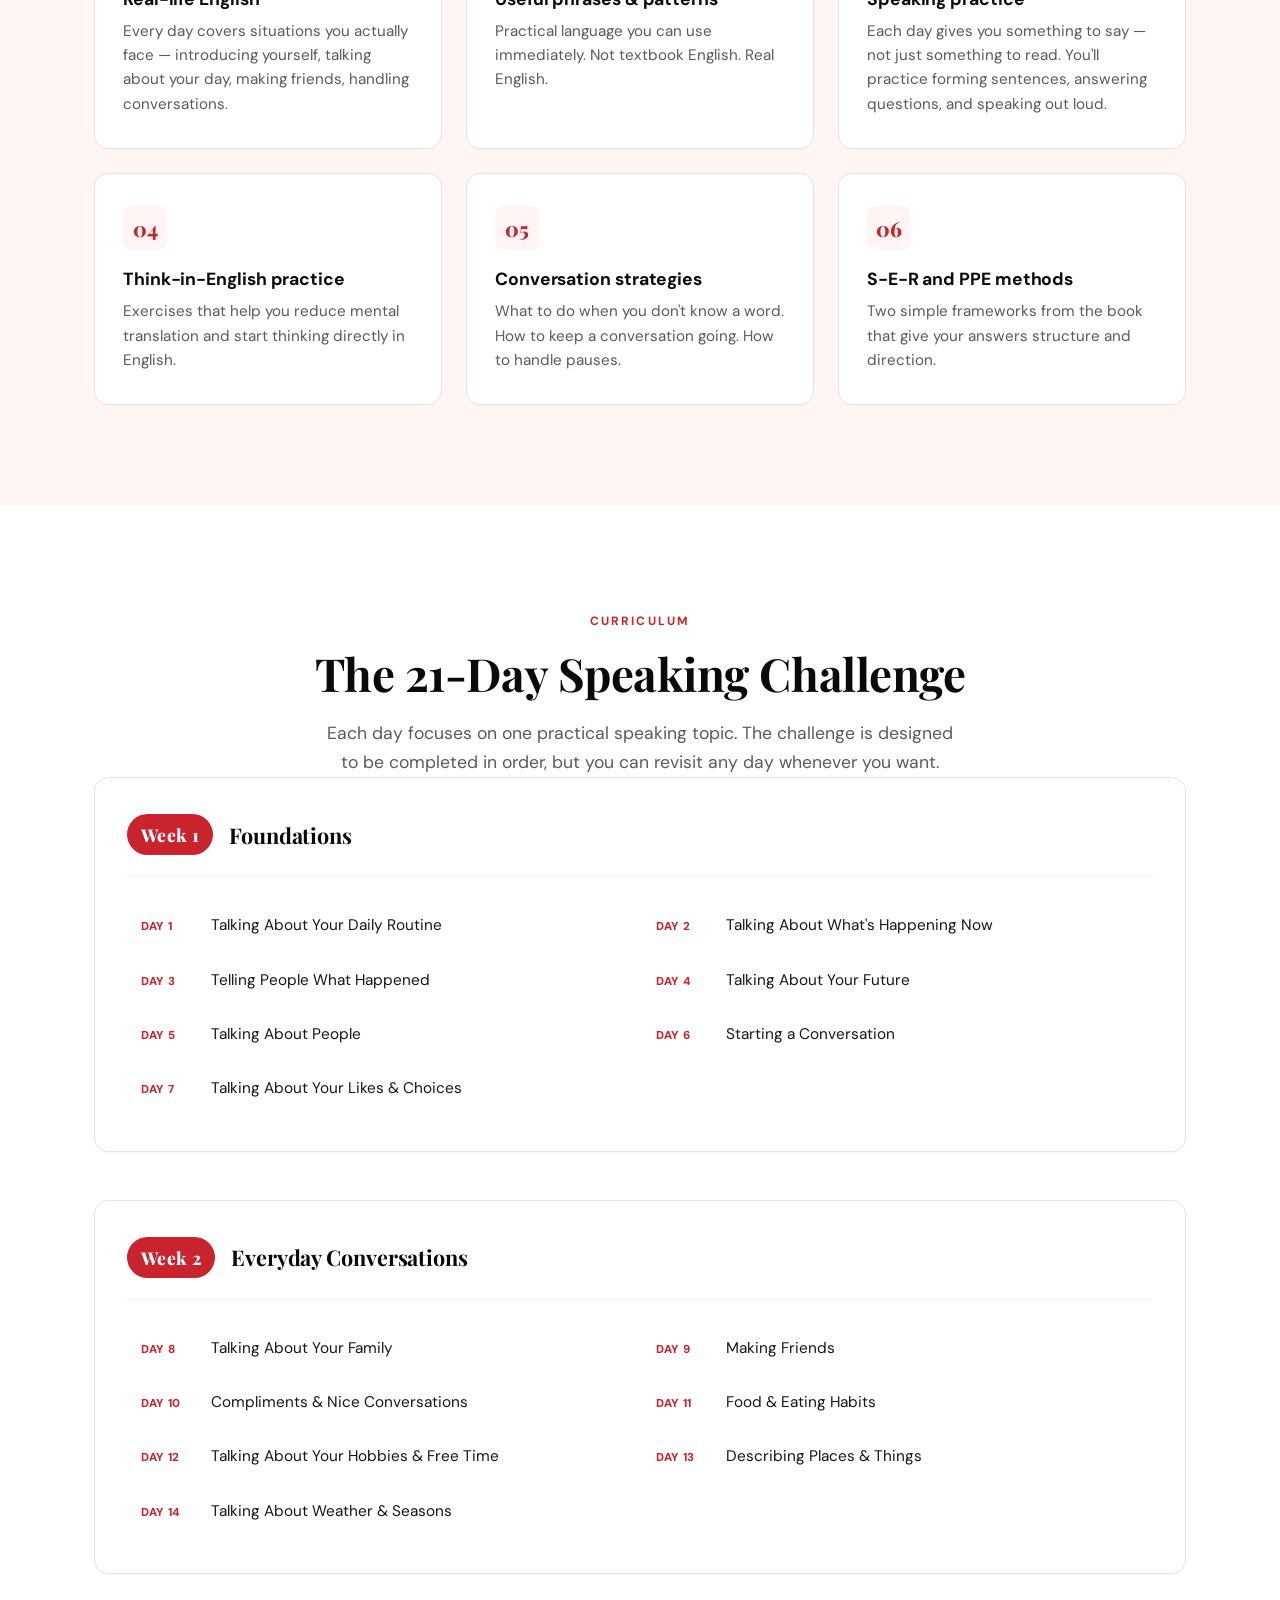
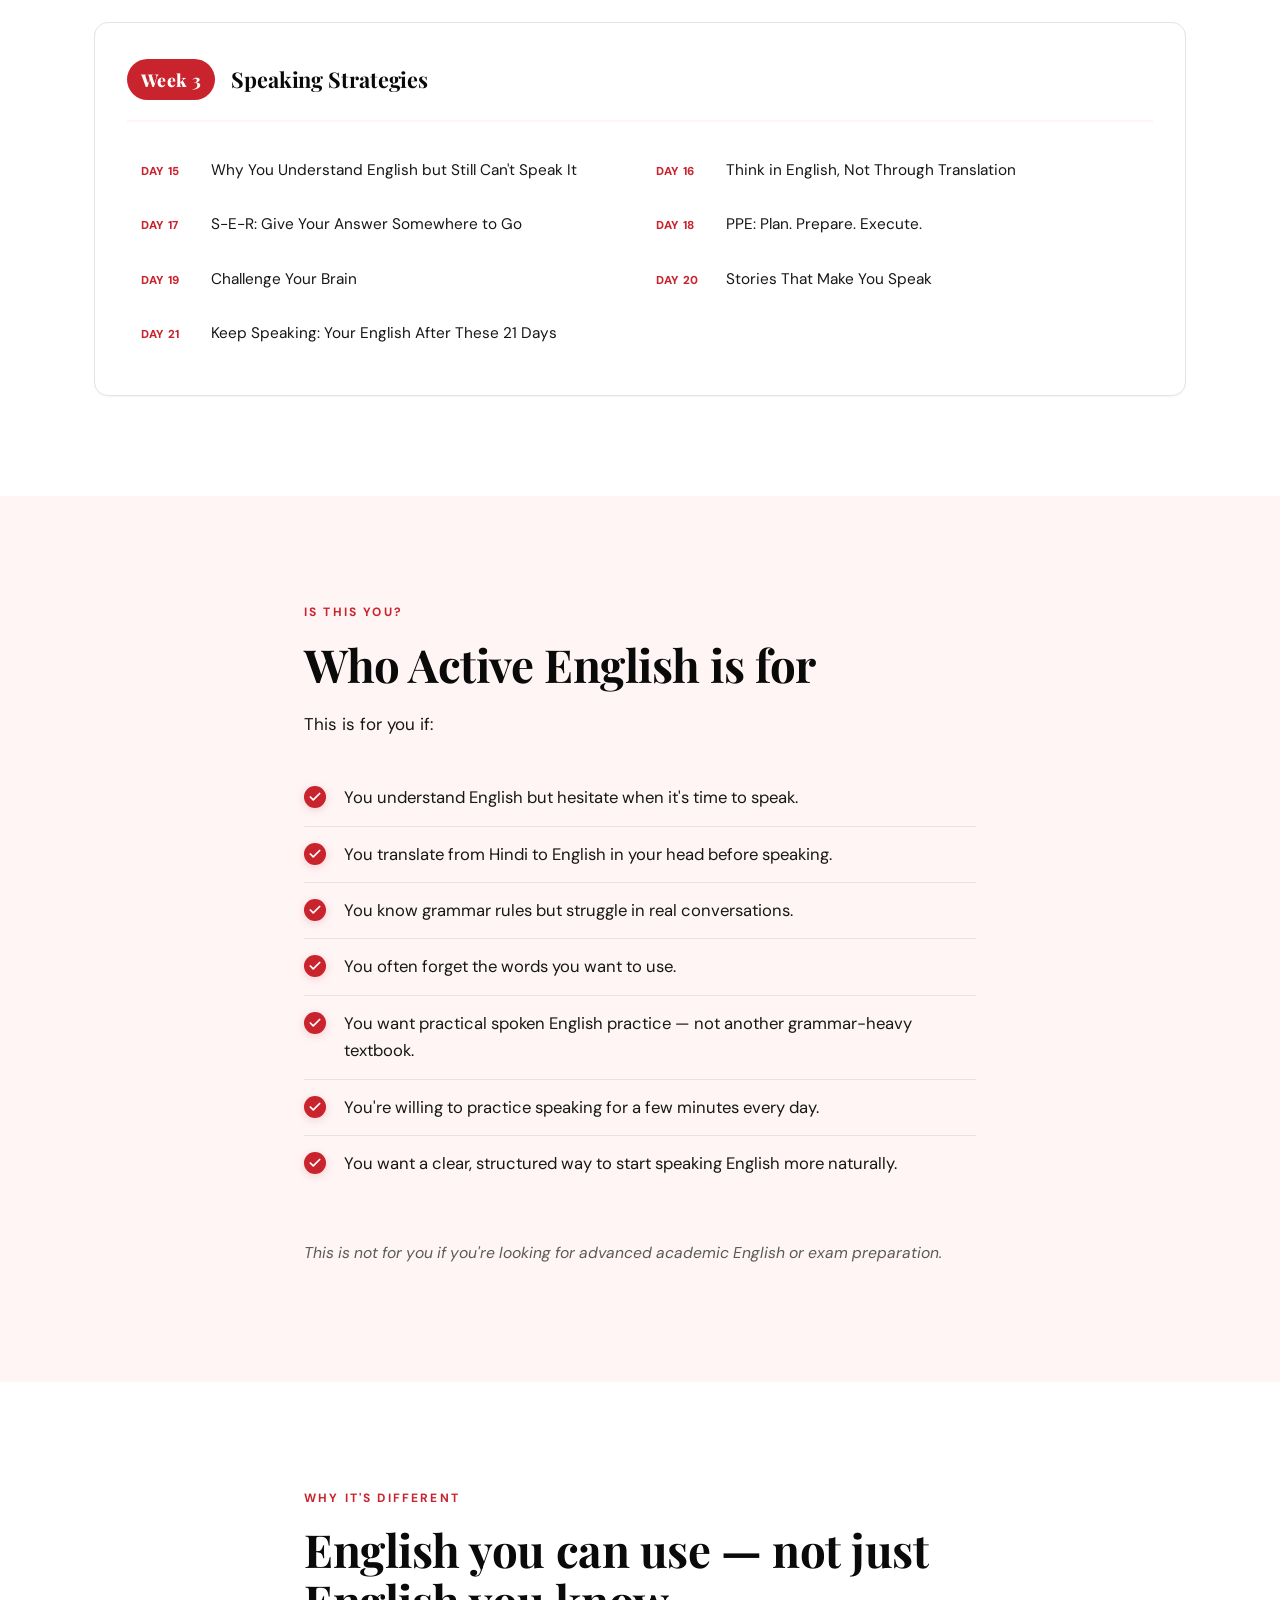
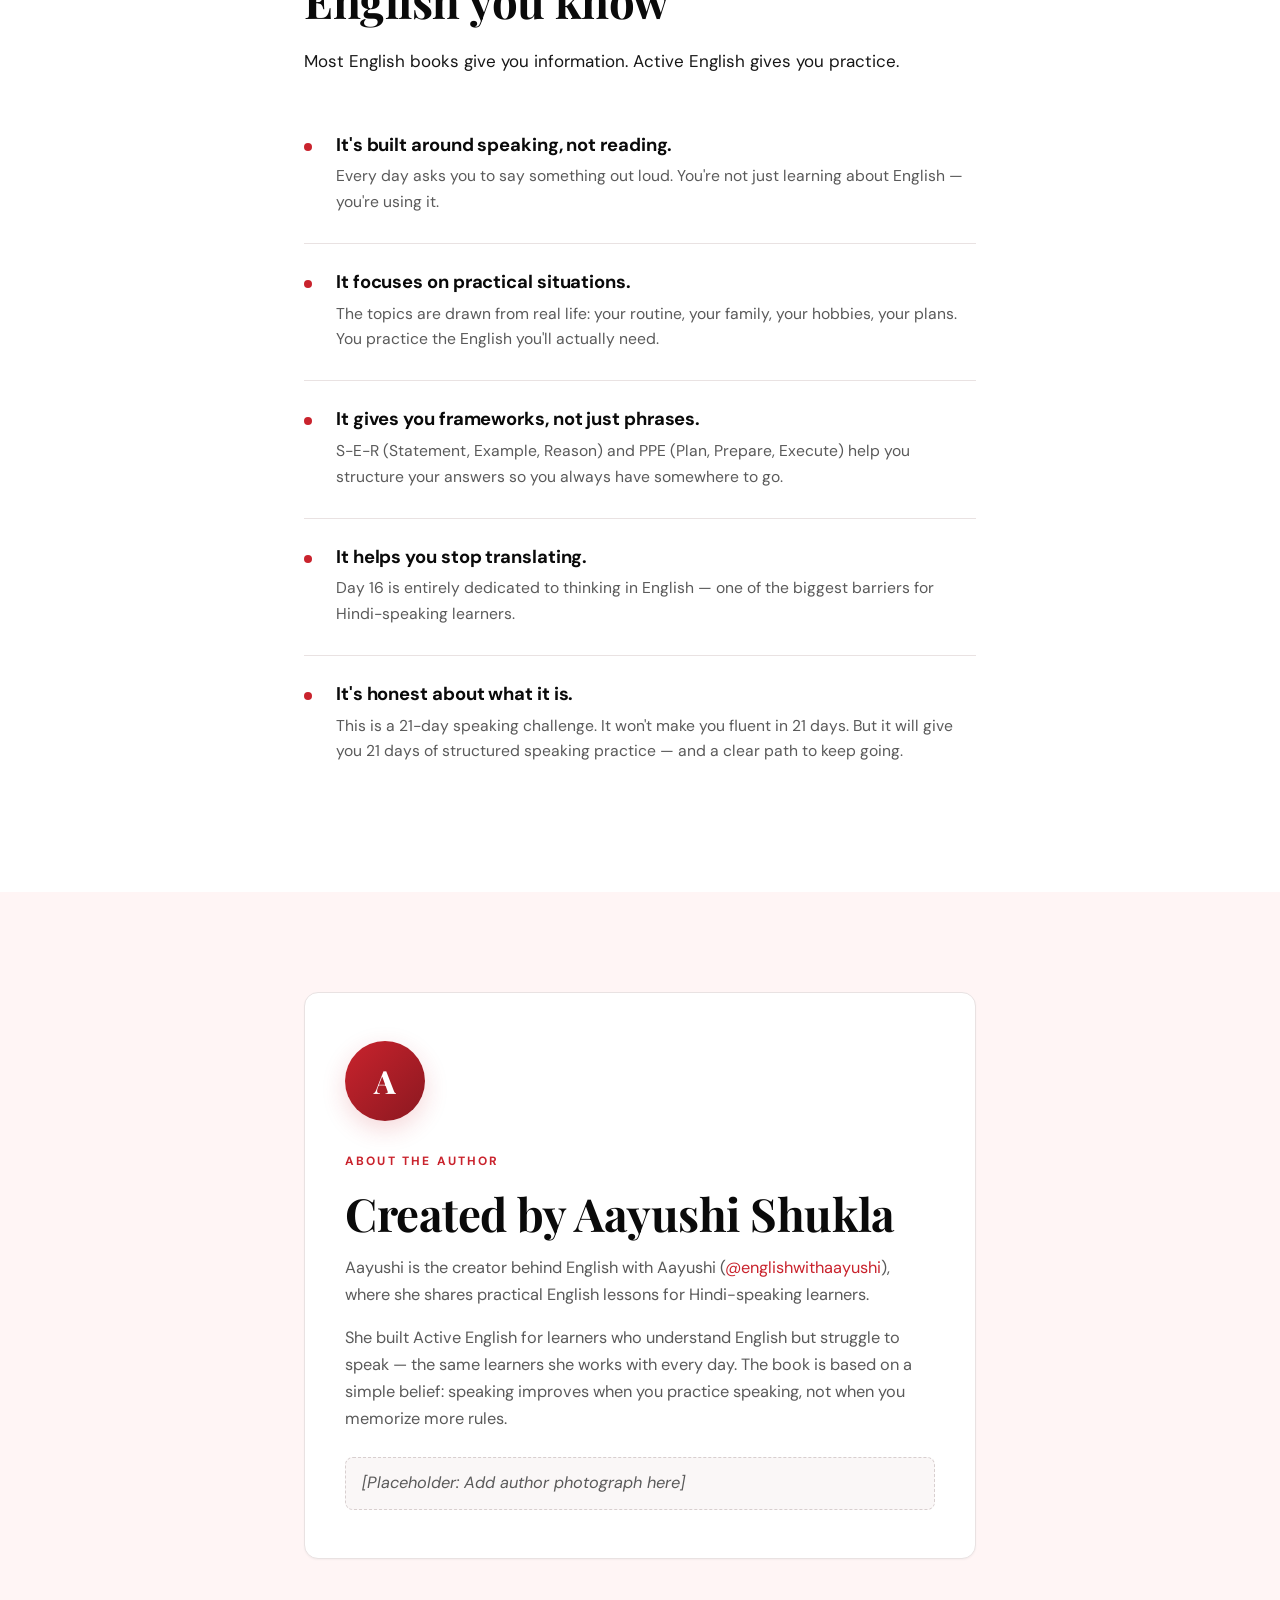
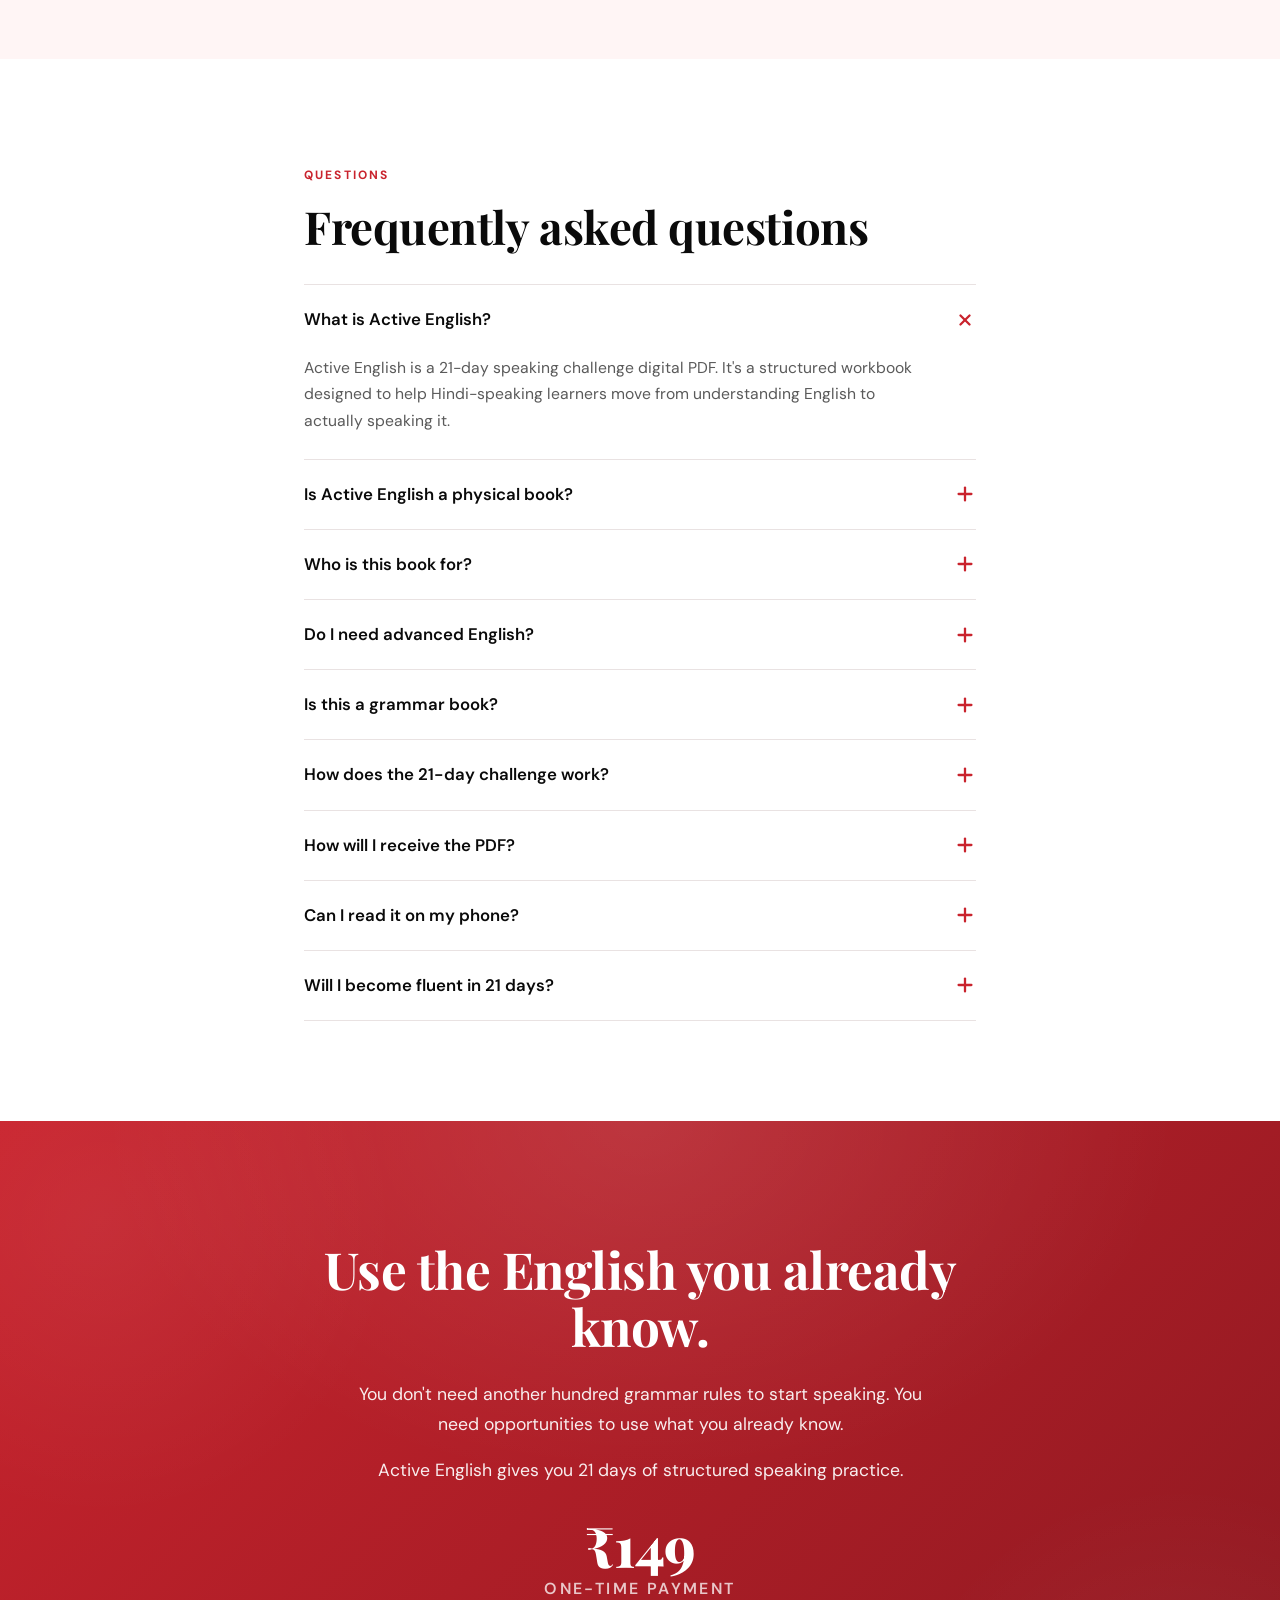
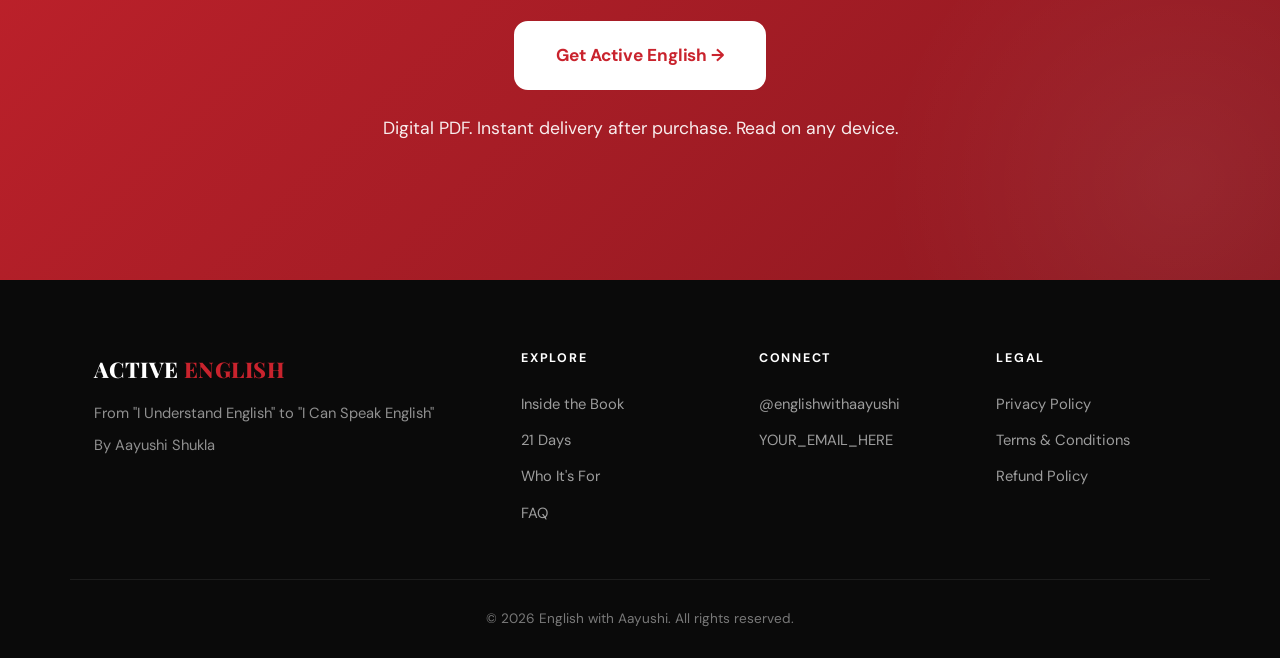
==== commit 729c7108: "Update index.html" ====
--- a/index.html
+++ b/index.html
@@ -1397,9 +1397,8 @@
           <p class="hero-note">Digital PDF. Instant delivery. Read on any device.</p>
         </div>
         <div class="hero-image">
-          <!-- REPLACE the placeholder below with: <img src="images/Cover.png
-" alt="Active English book cover"> -->
-          <img src="images/cover.png" alt="Active English 21-Day Speaking Challenge book cover by Aayushi Shukla"
+          <!-- REPLACE the placeholder below with: <img src="Cover.png" alt="Active English book cover"> -->
+          <img src="Cover.png" alt="Active English 21-Day Speaking Challenge book cover by Aayushi Shukla"
             width="400" height="560">
         </div>
       </div>
@@ -1803,4 +1802,4 @@
   </script>
 </body>
 
-</html>+</html>
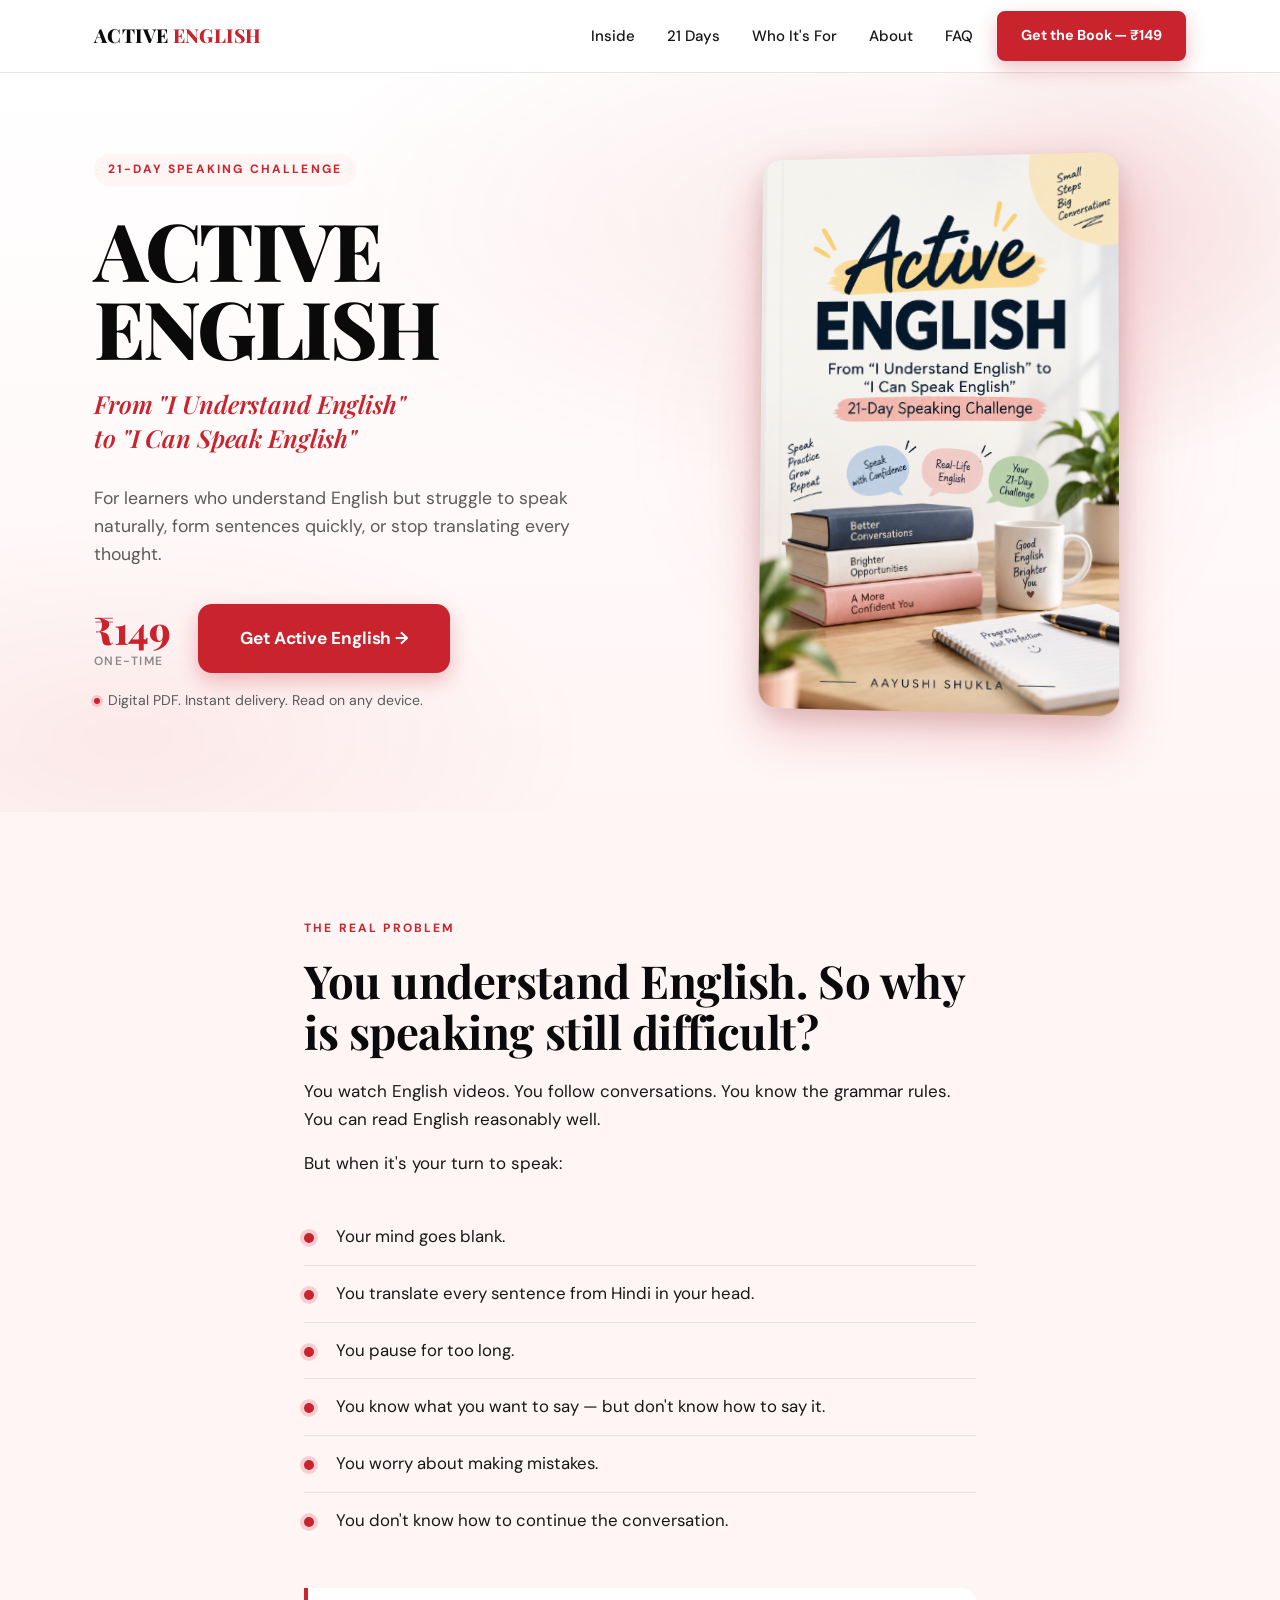
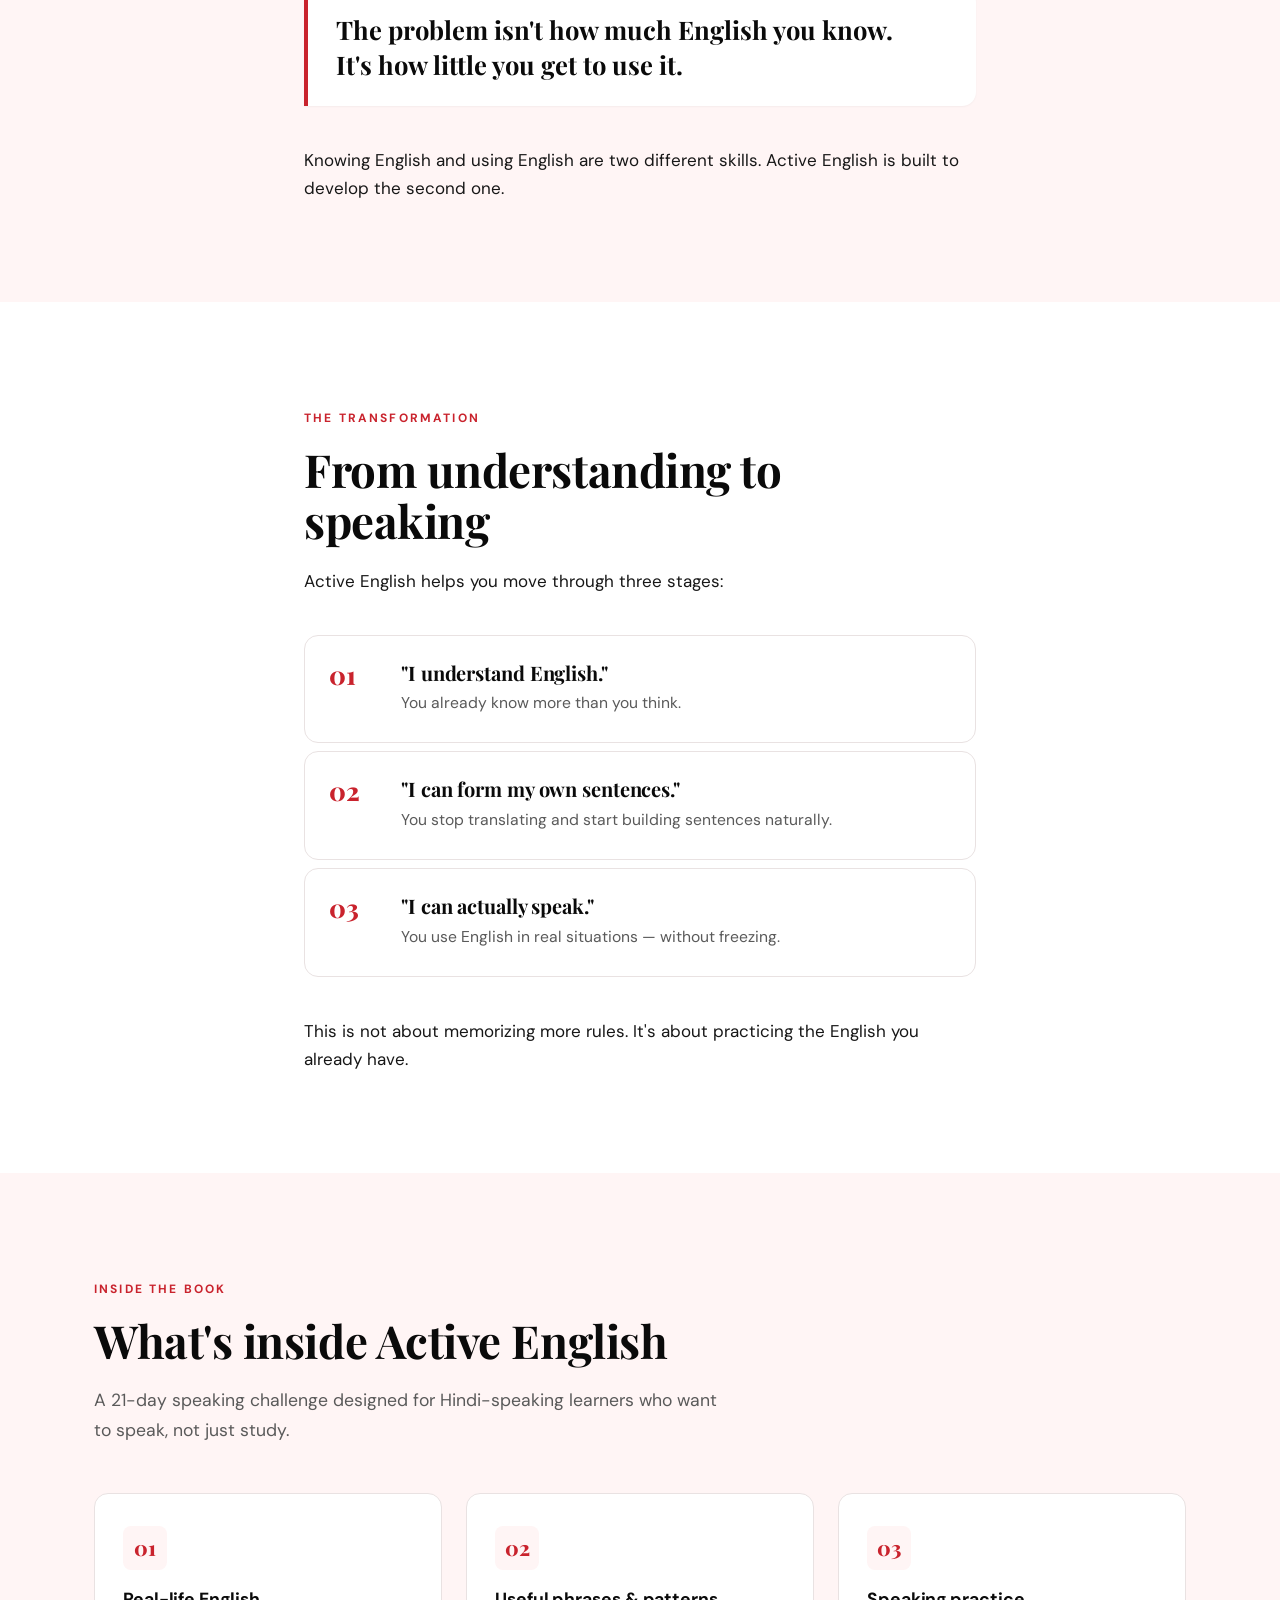
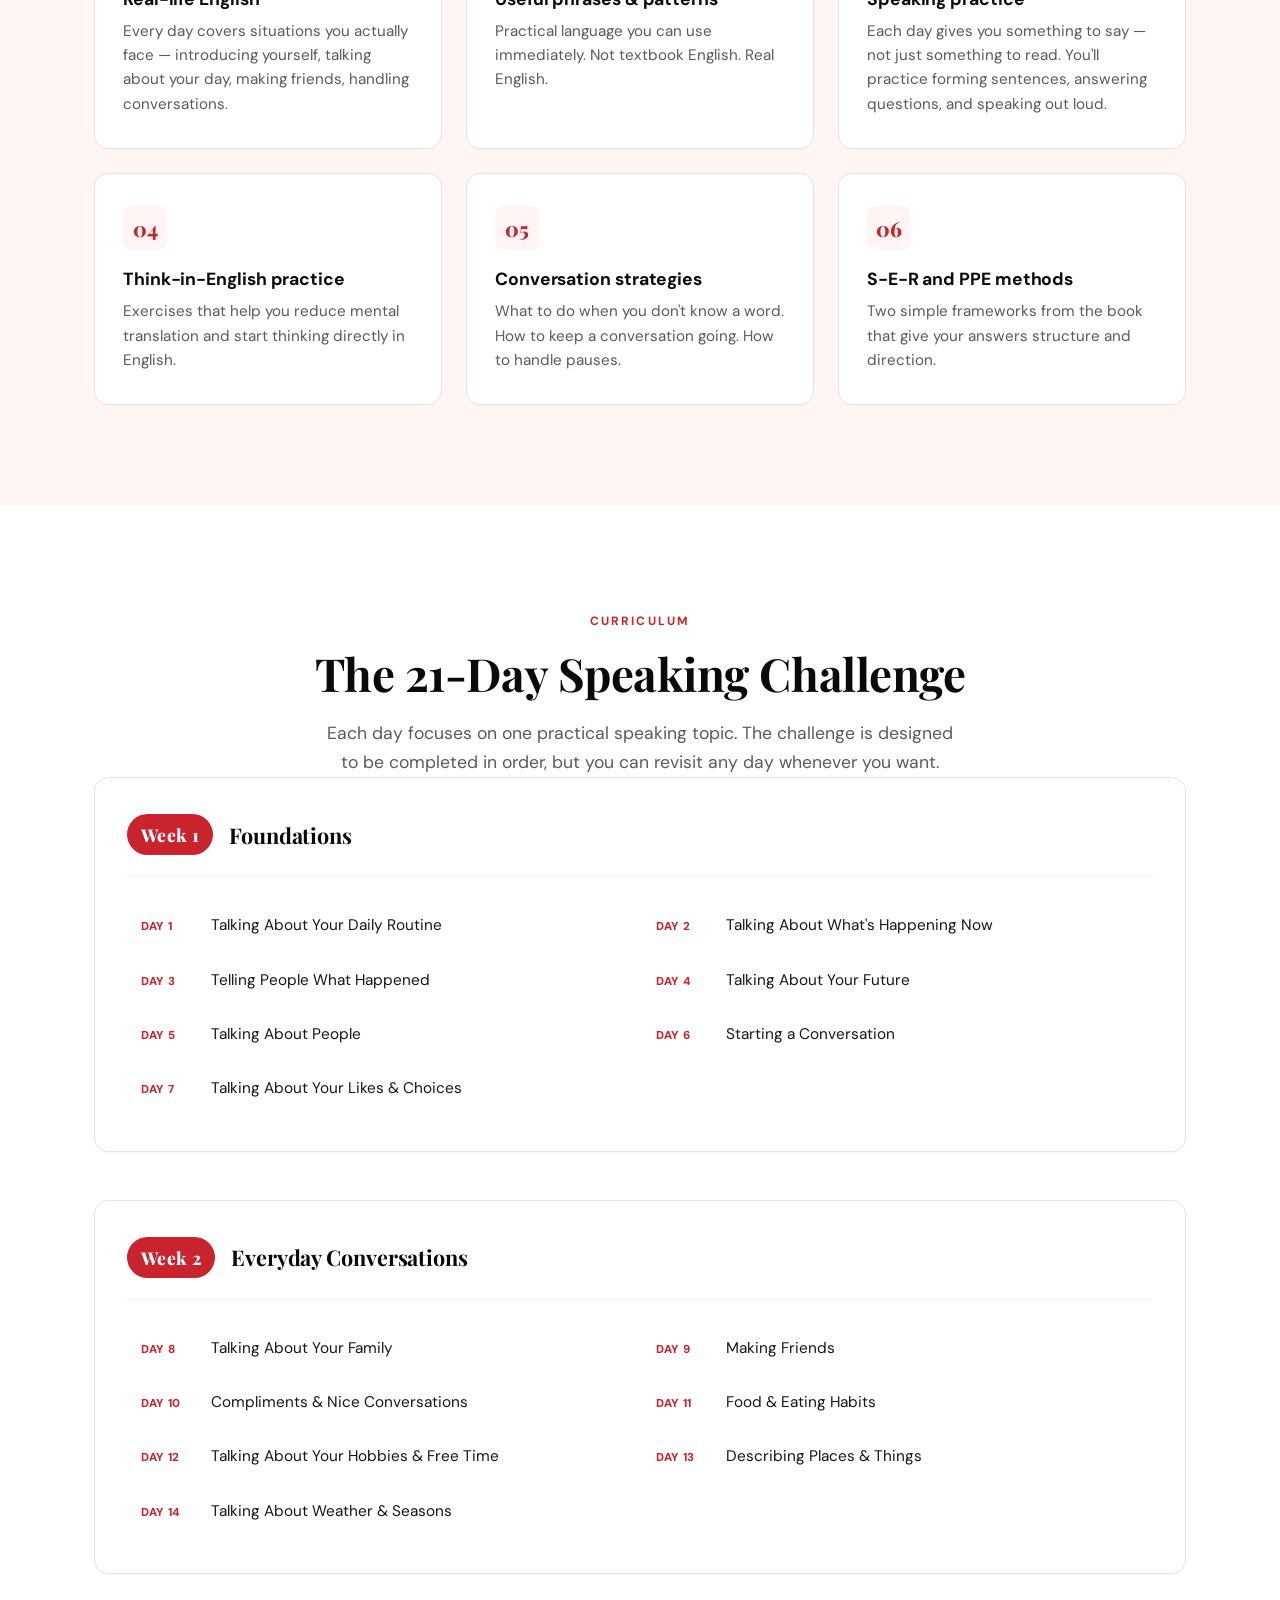
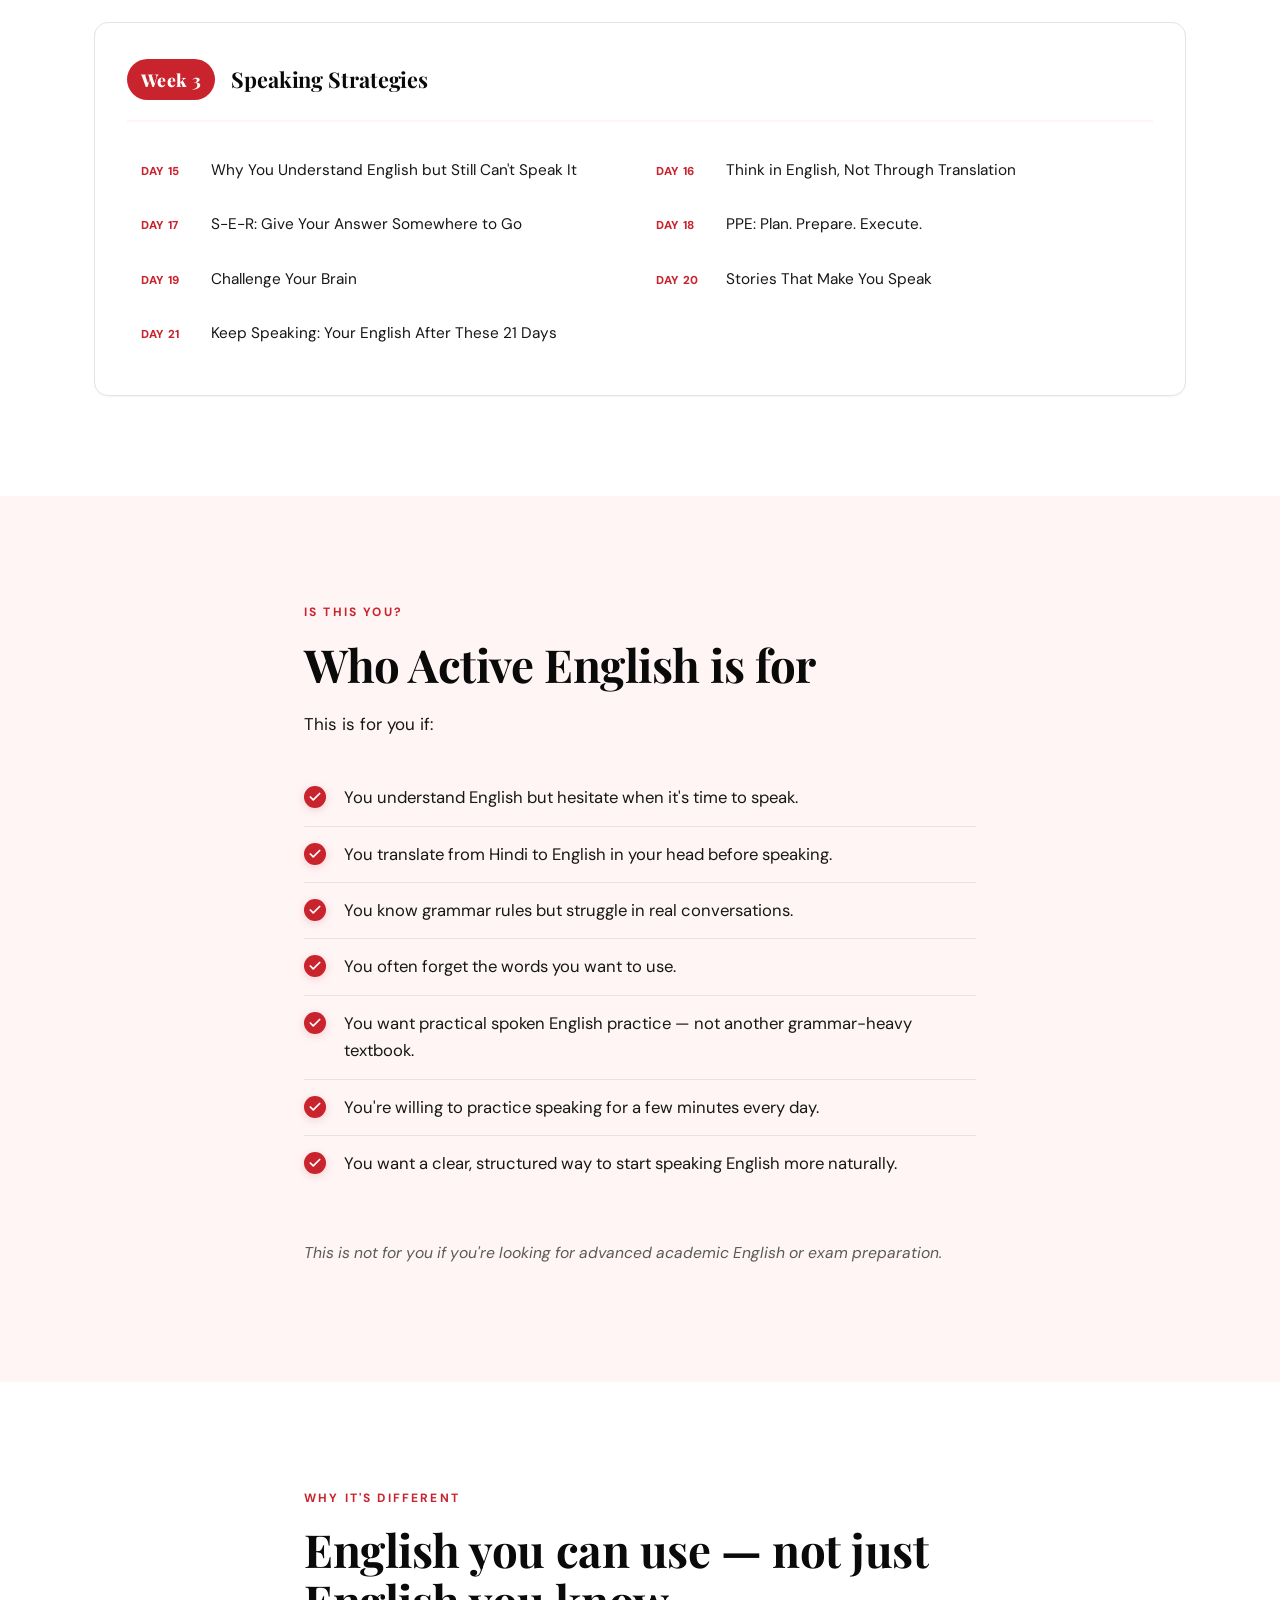
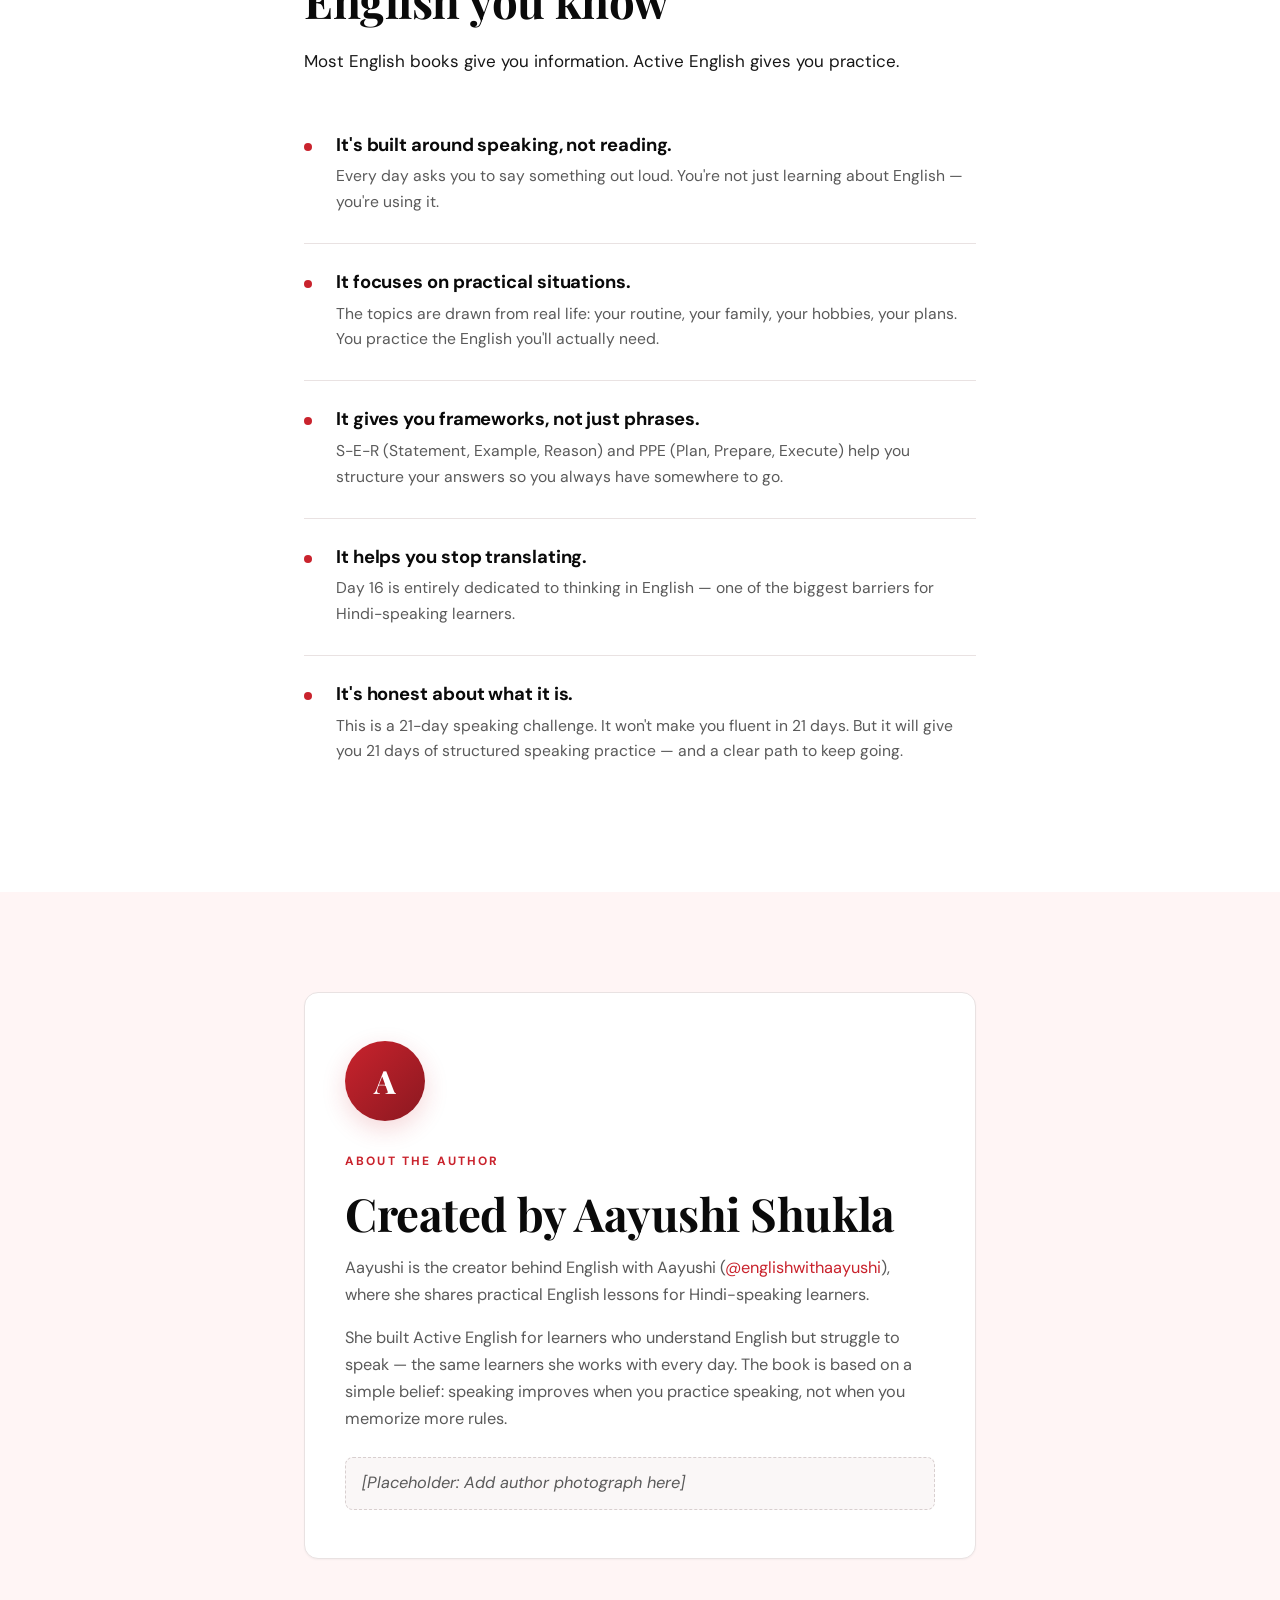
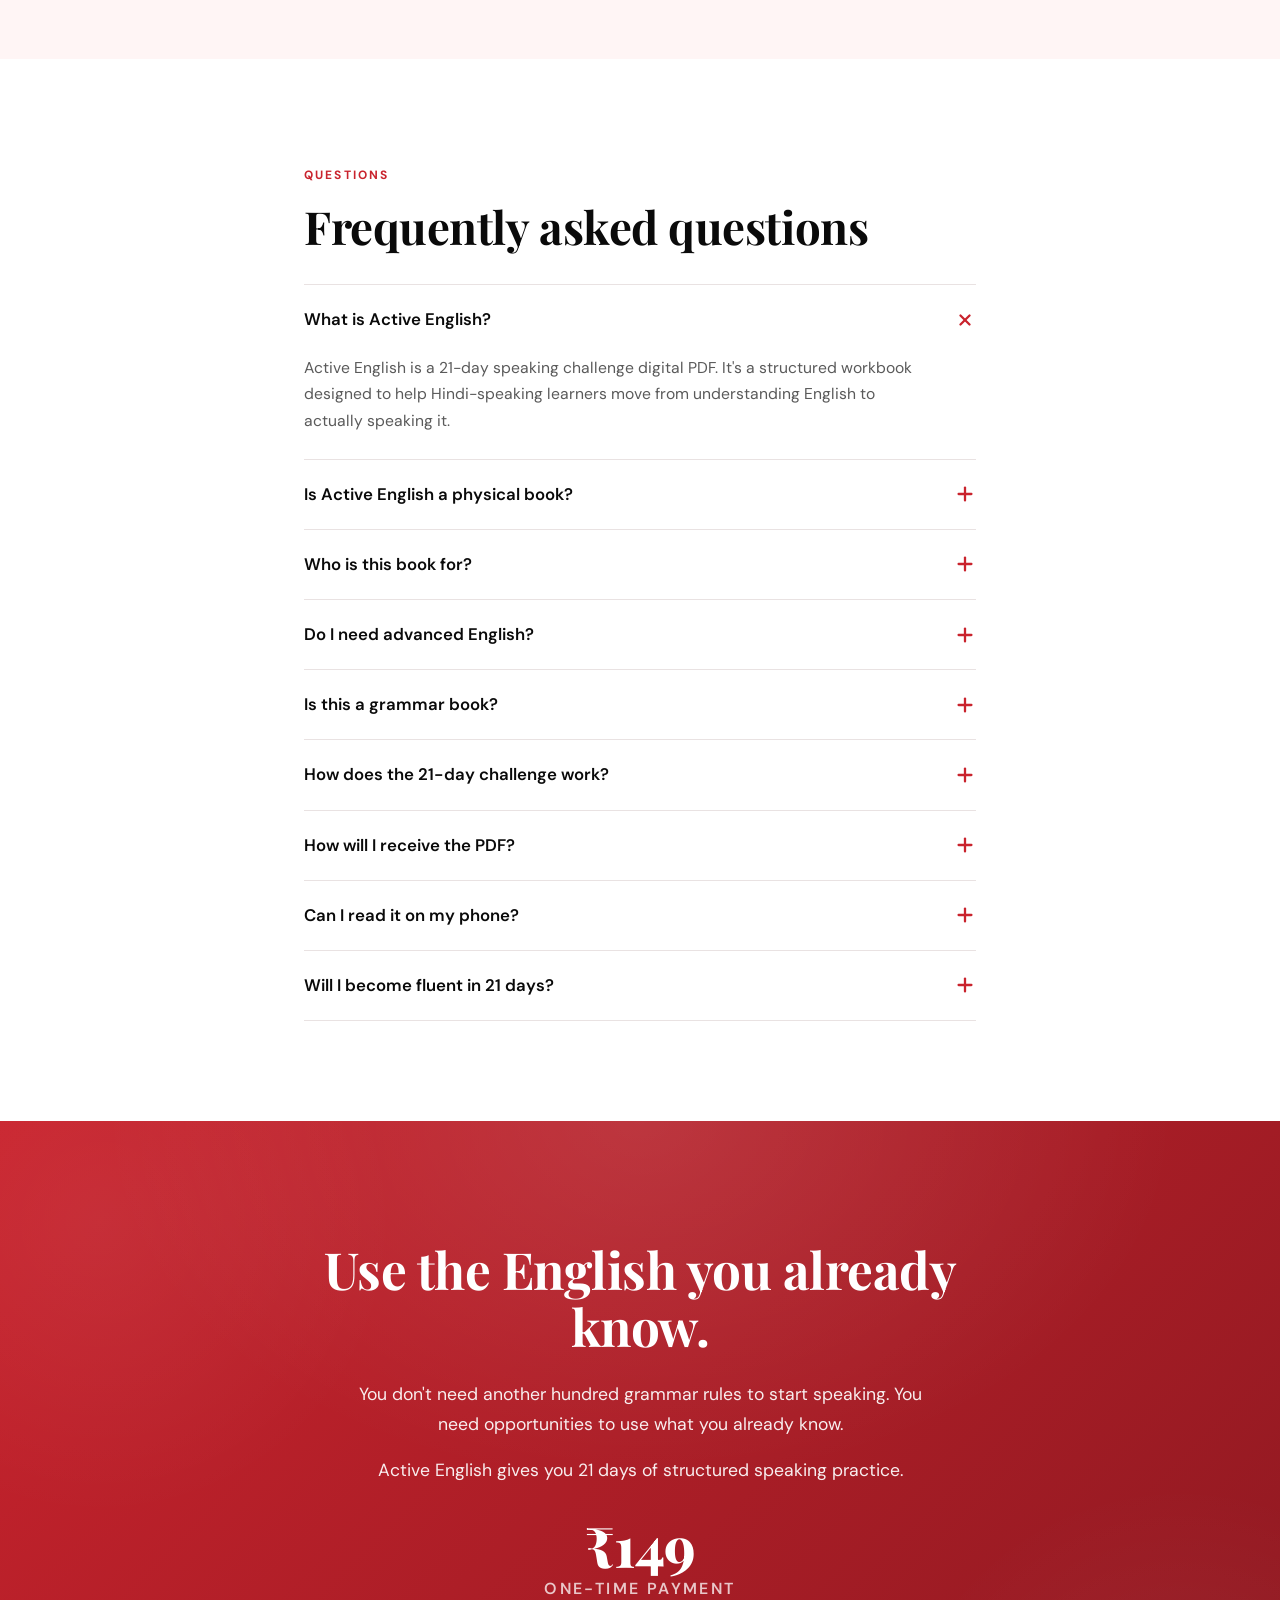
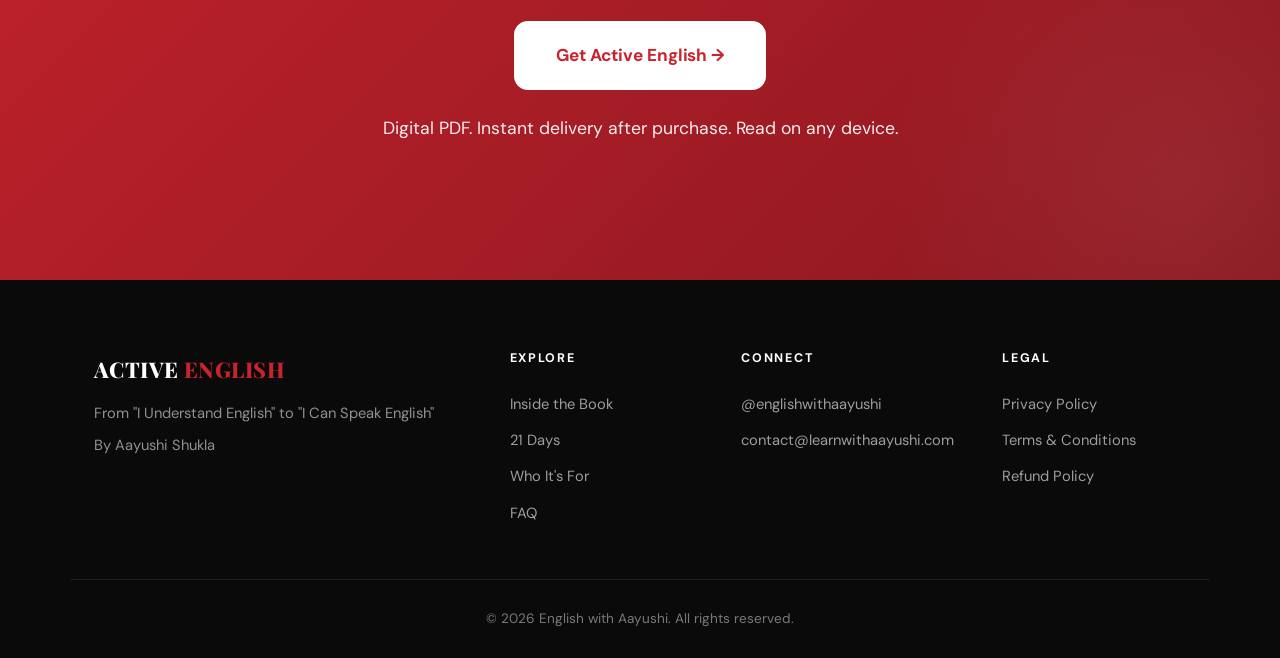
==== commit b728dd96: "Update index.html" ====
--- a/index.html
+++ b/index.html
@@ -1747,14 +1747,12 @@
       <div class="footer-col">
         <h4>Connect</h4>
         <a href="https://www.instagram.com/englishwithaayushi" target="_blank" rel="noopener">@englishwithaayushi</a>
-        <a href="mailto:YOUR_EMAIL_HERE">YOUR_EMAIL_HERE</a>
-      </div>
+<a href="mailto:contact@learnwithaayushi.com">contact@learnwithaayushi.com</a>      </div>
       <div class="footer-col">
         <h4>Legal</h4>
-        <a href="YOUR_PRIVACY_POLICY_URL">Privacy Policy</a>
-        <a href="YOUR_TERMS_URL">Terms & Conditions</a>
-        <a href="YOUR_REFUND_POLICY_URL">Refund Policy</a>
-      </div>
+<a href="privacy-policy.html">Privacy Policy</a>
+<a href="terms-and-conditions.html">Terms & Conditions</a>
+<a href="refund-policy.html">Refund Policy</a>      </div>
     </div>
     <div class="container footer-bottom">
       <p>© <span id="year"></span> English with Aayushi. All rights reserved.</p>
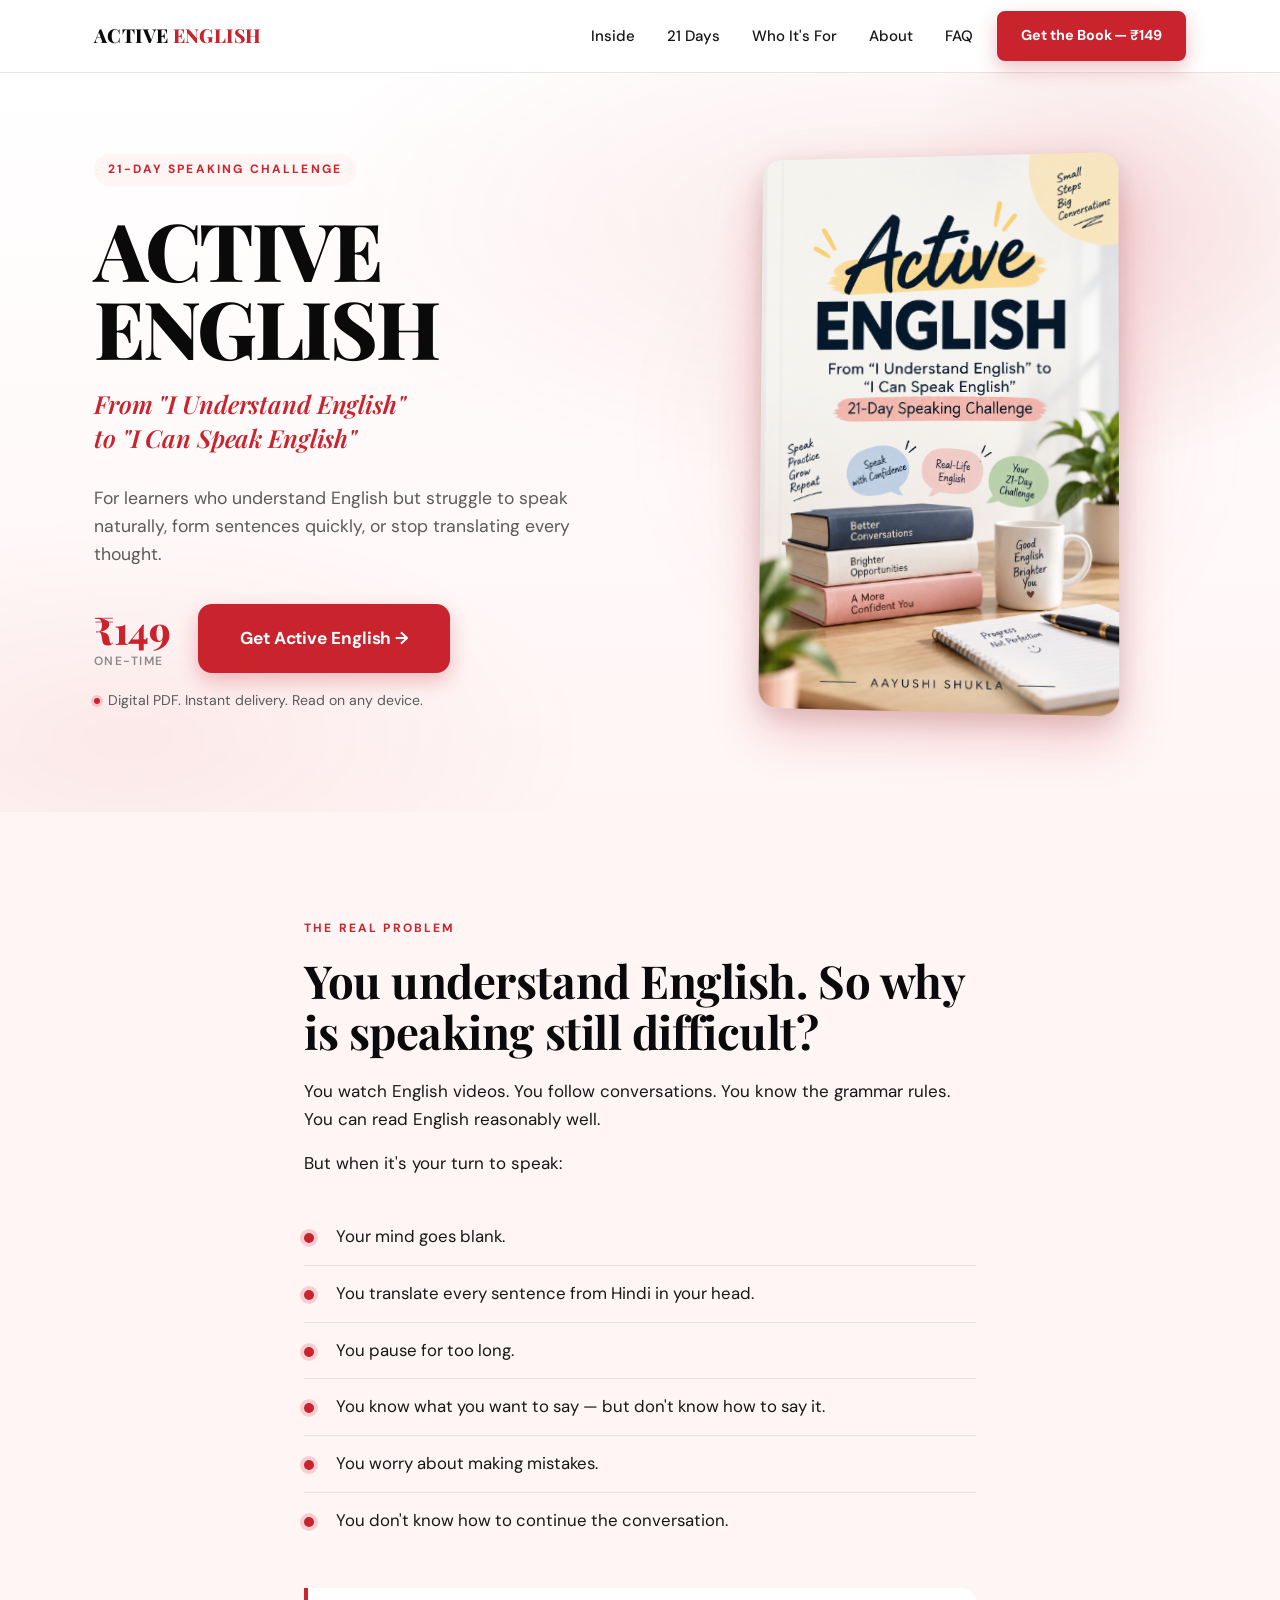
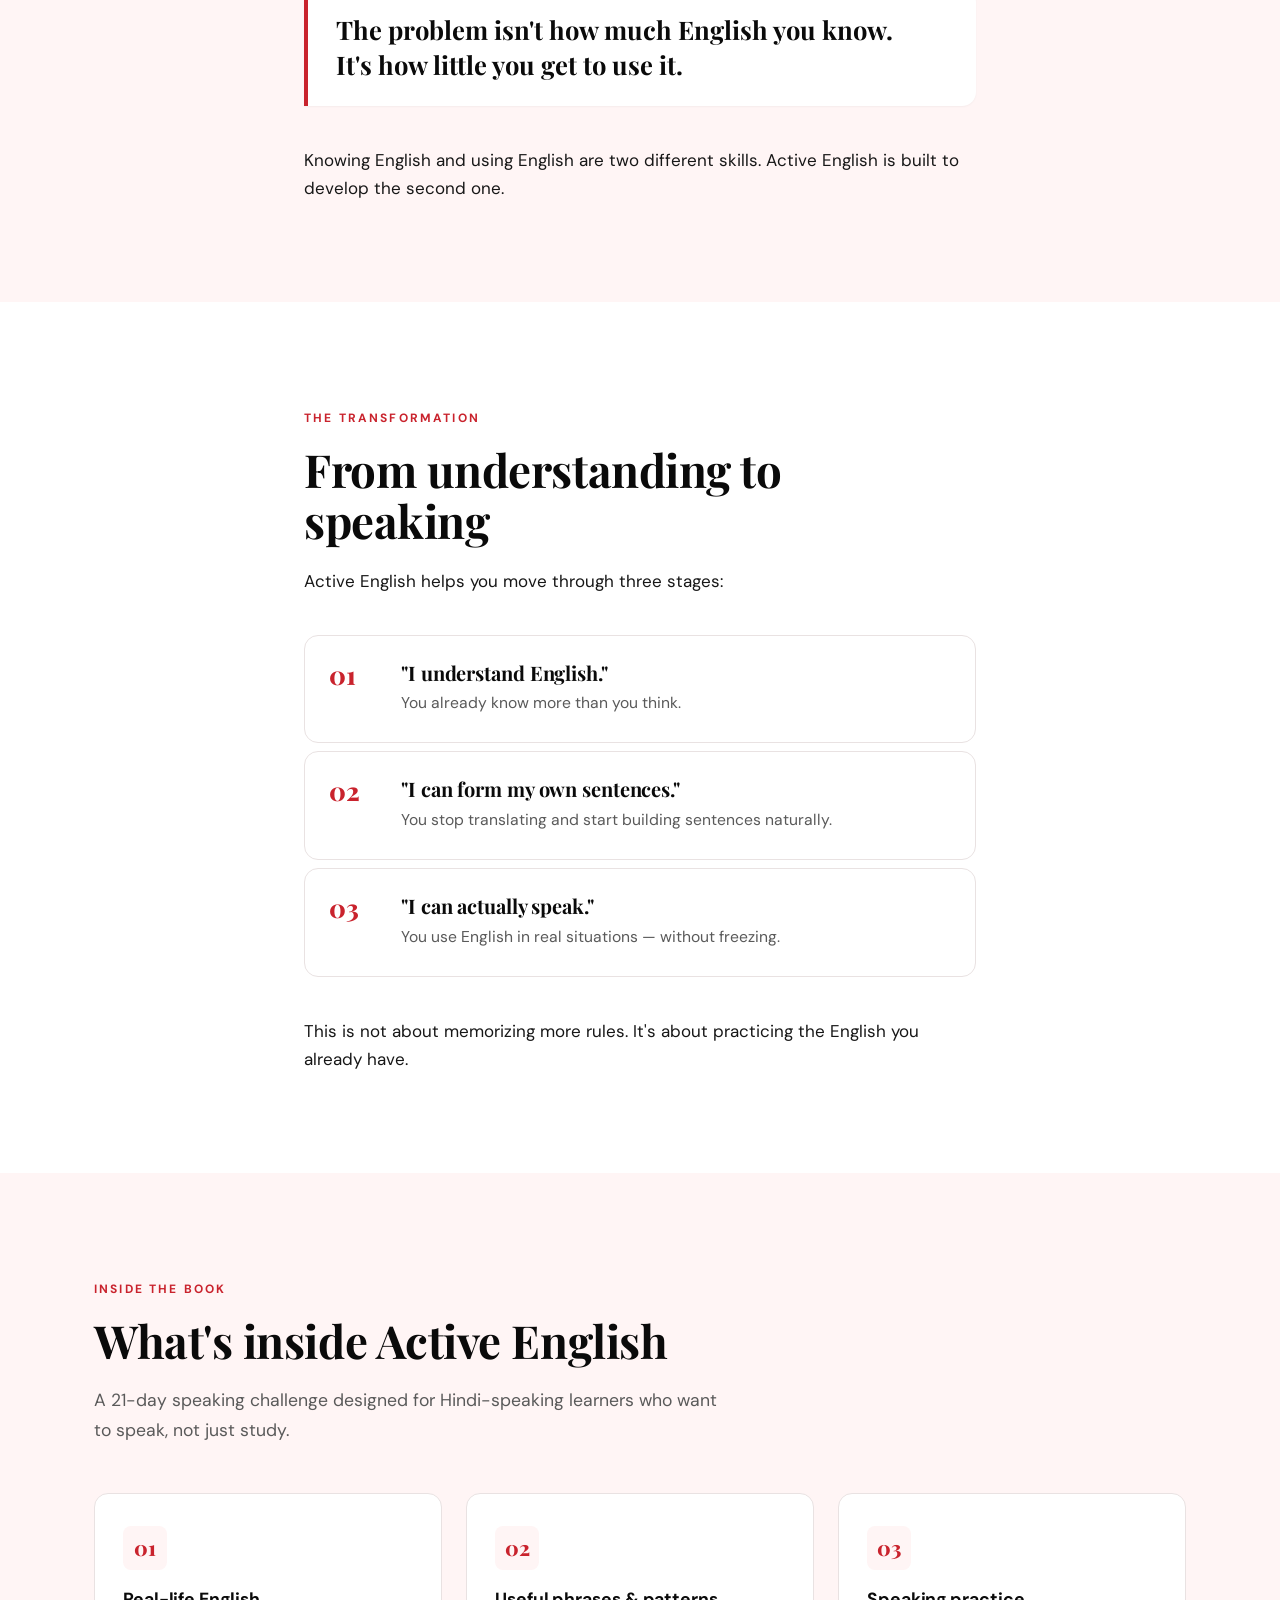
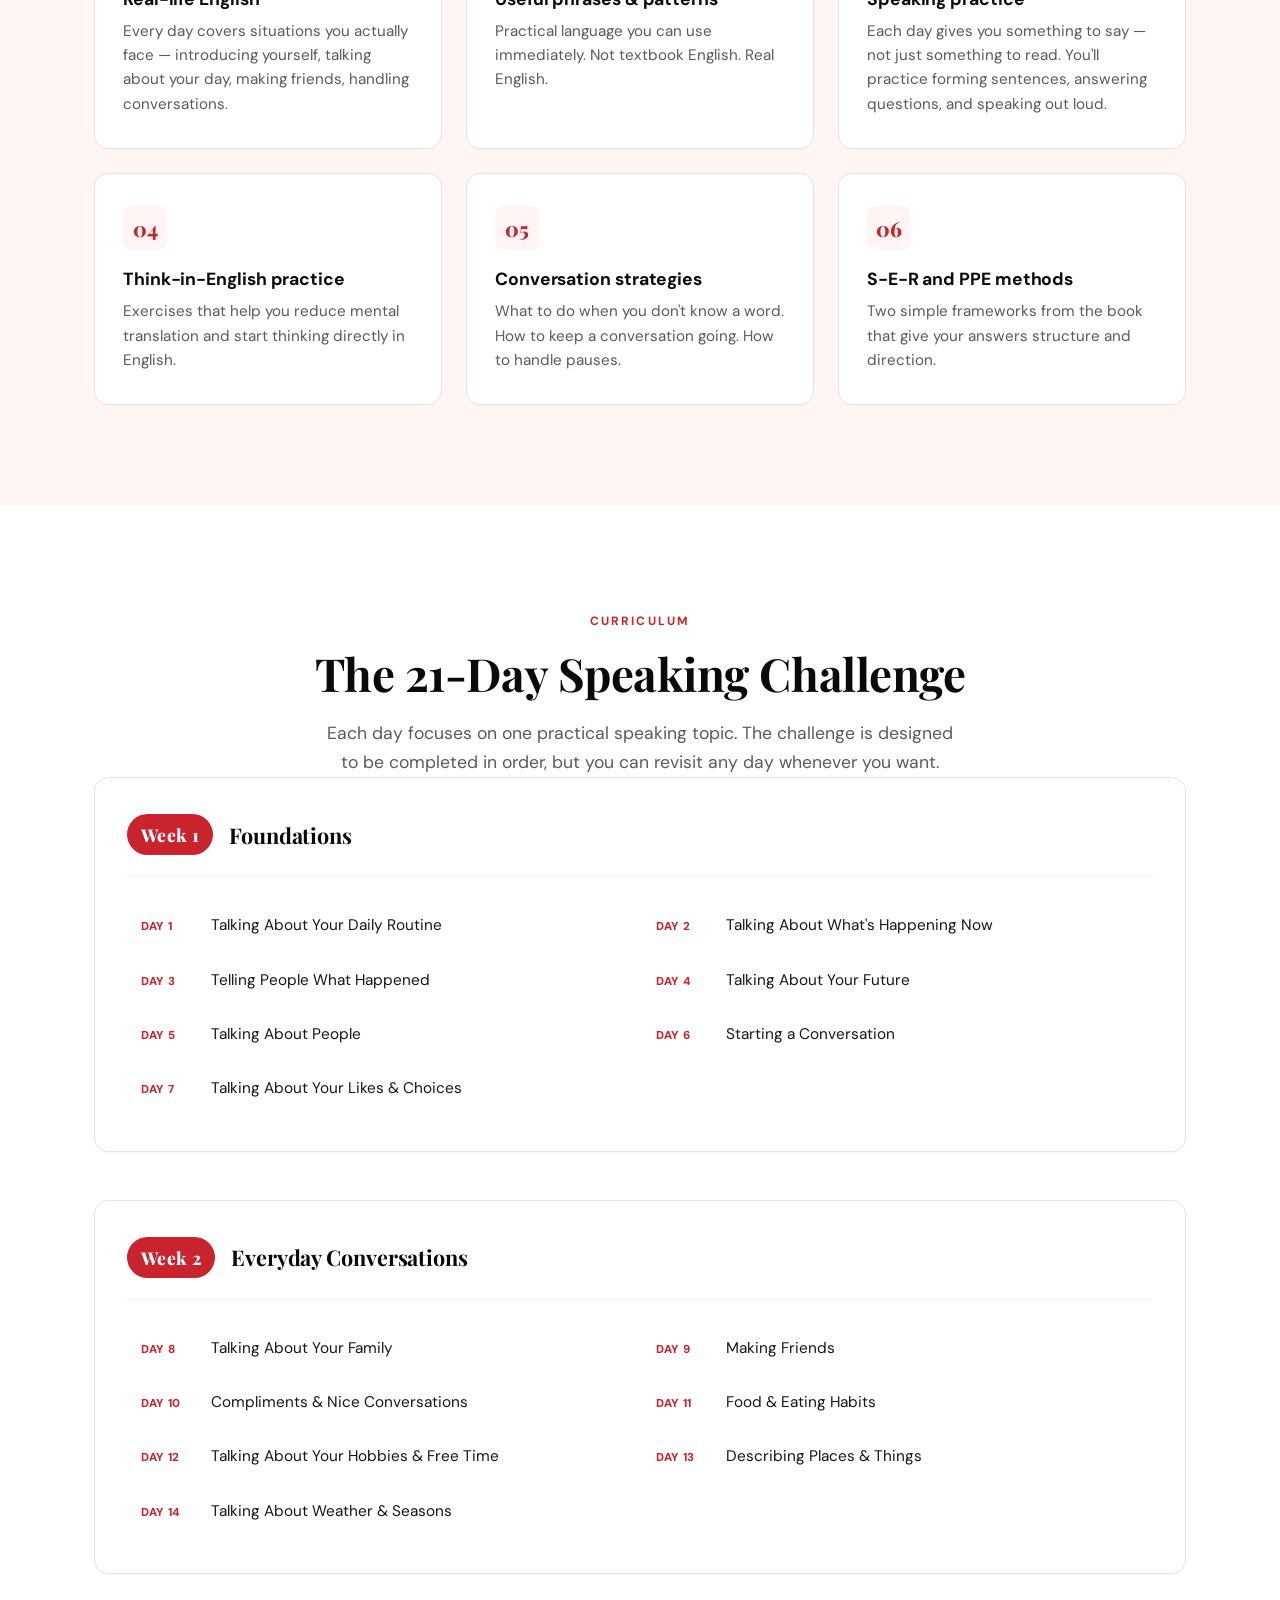
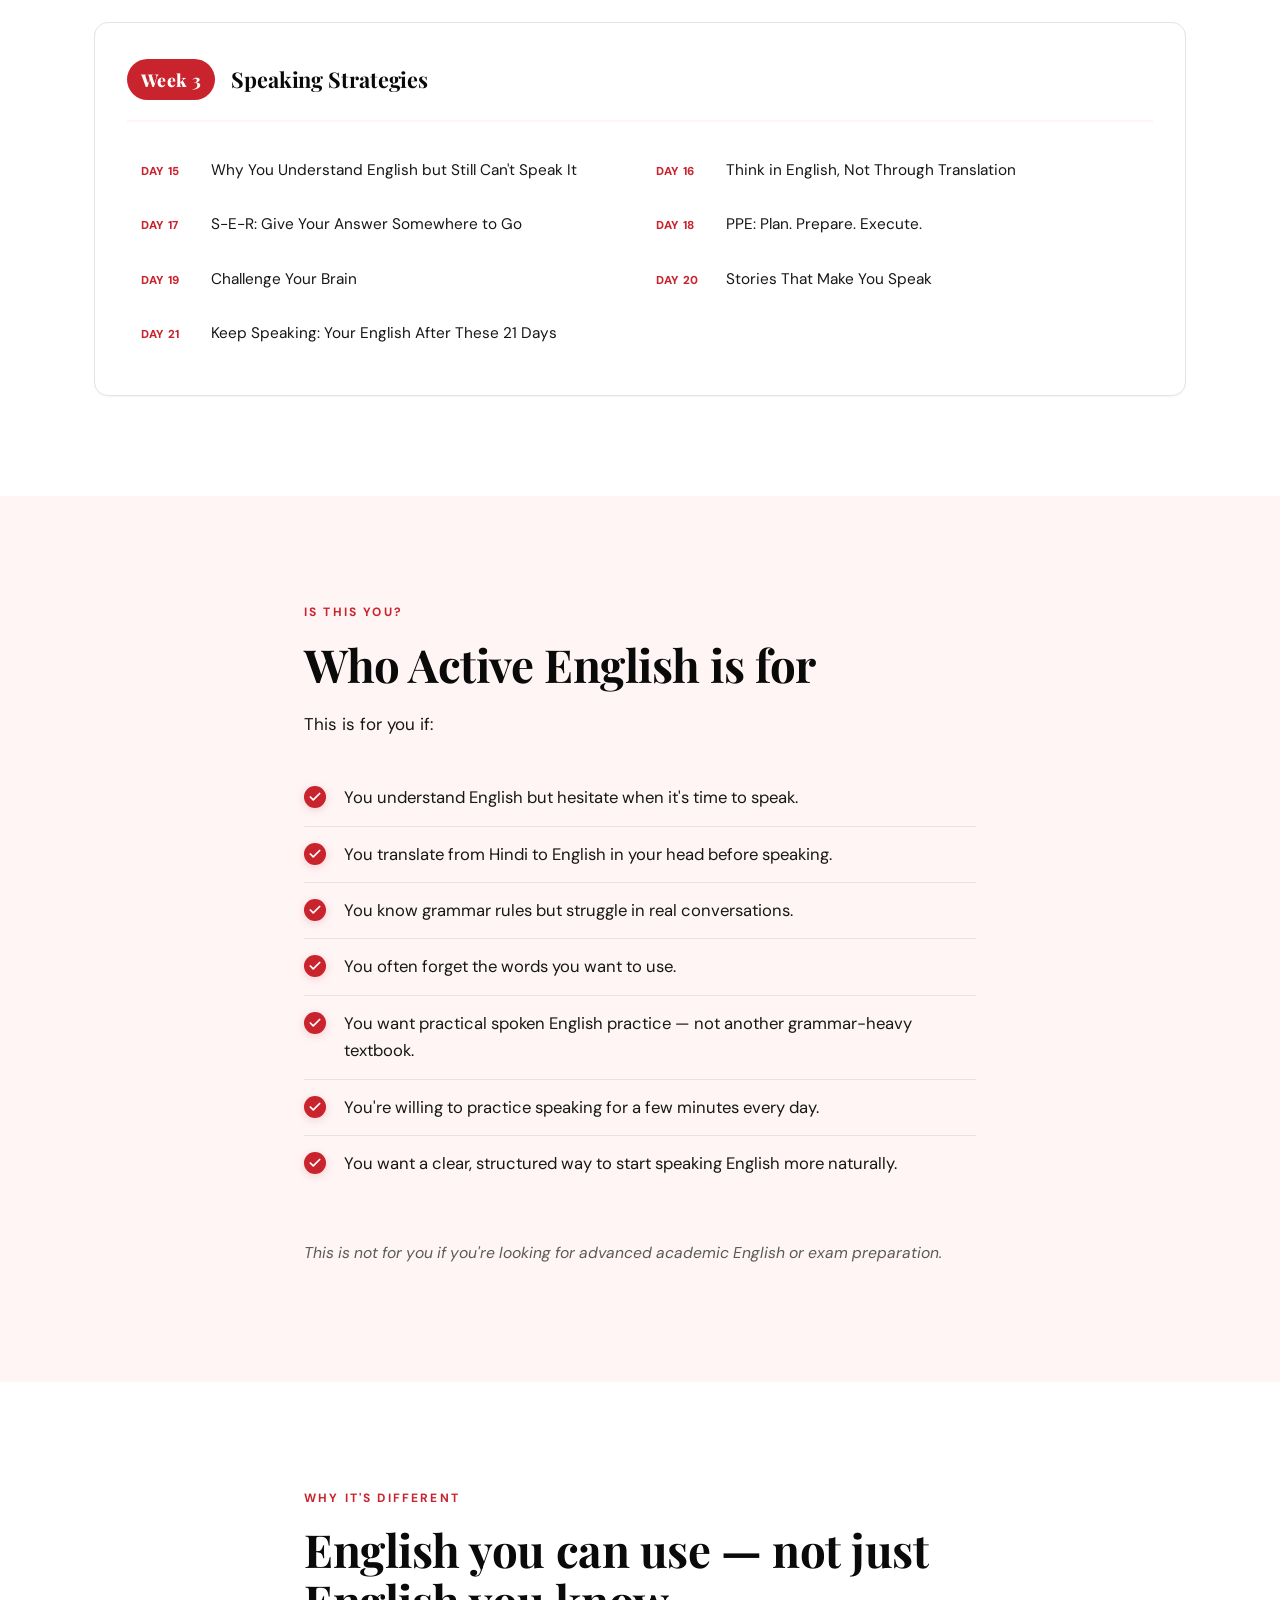
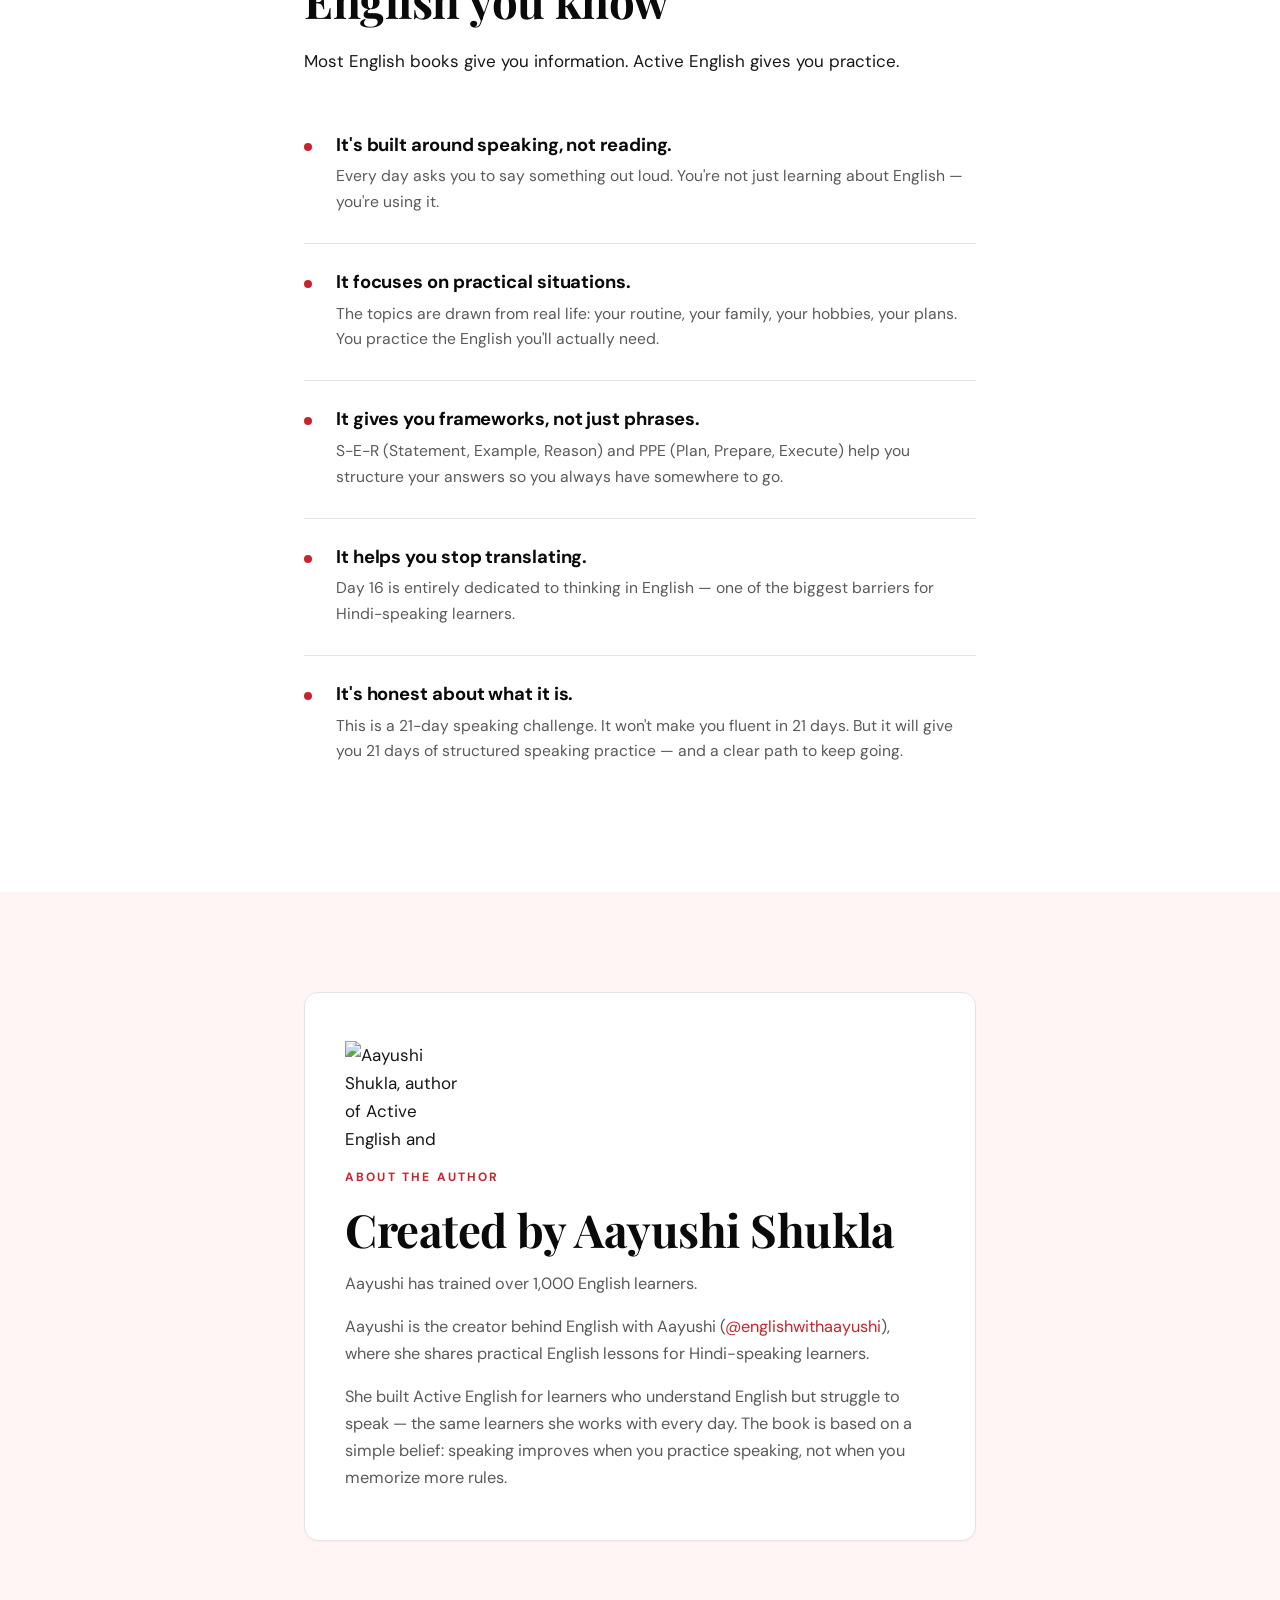
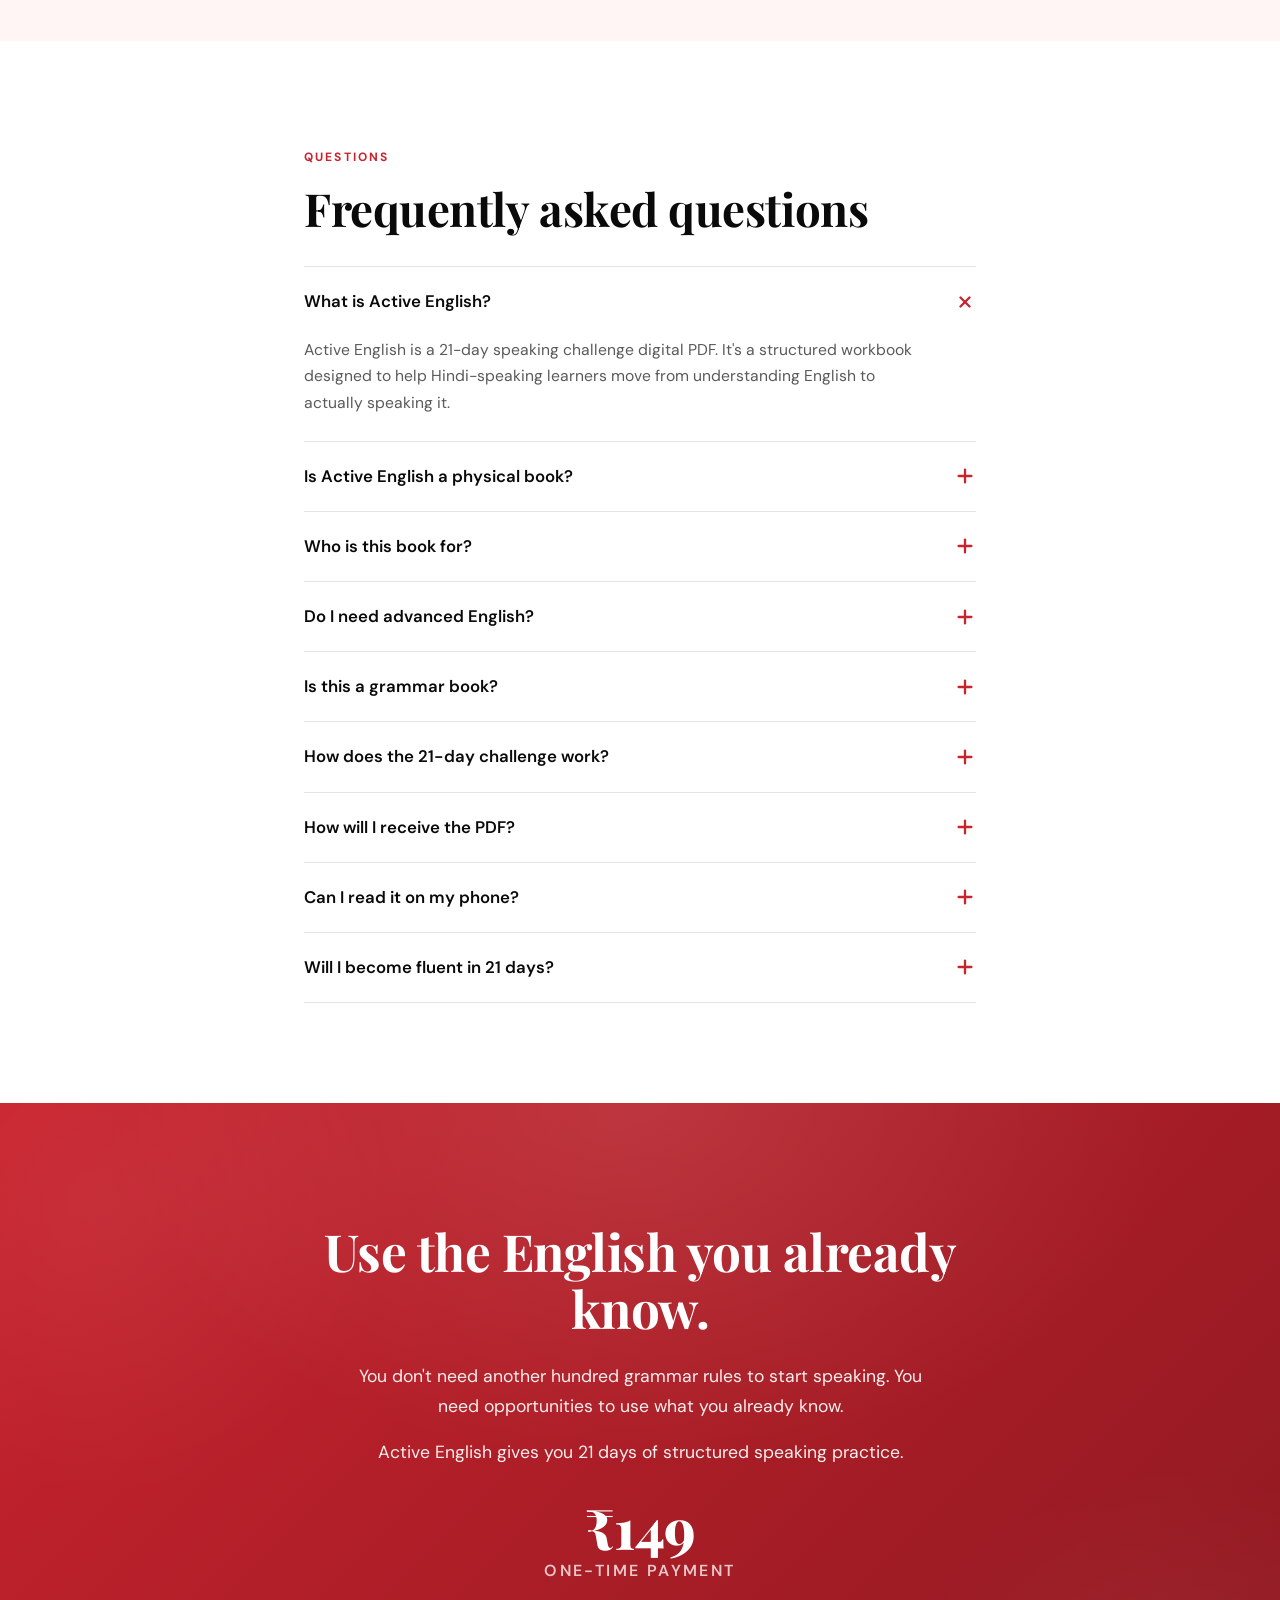
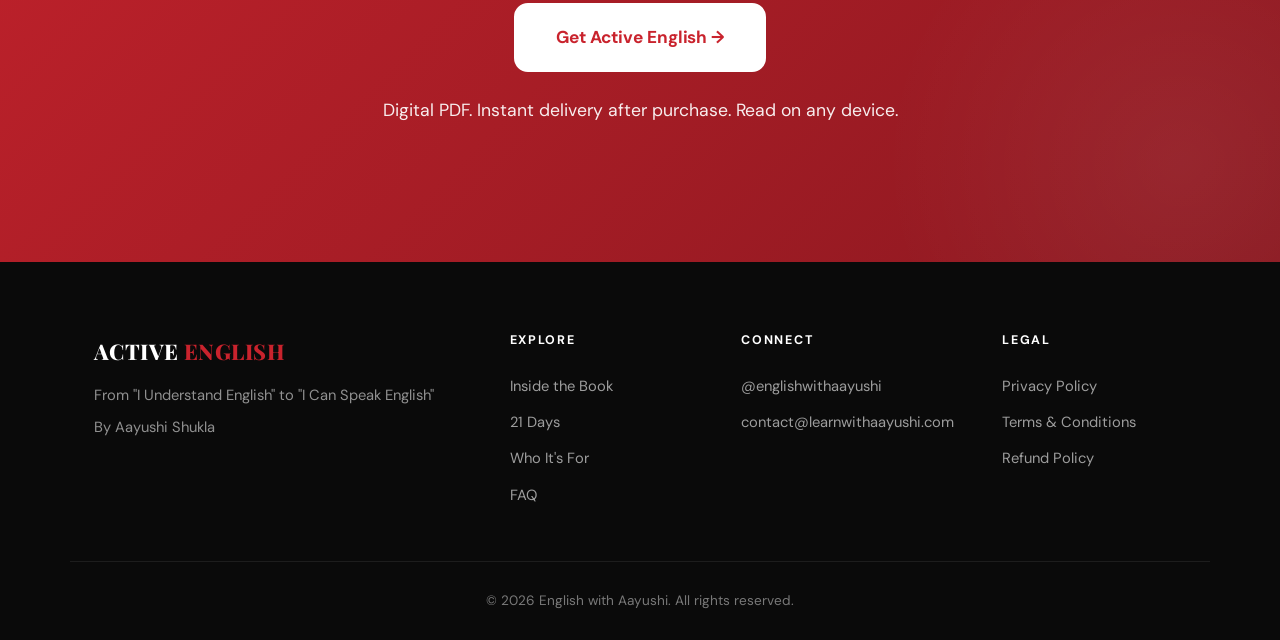
==== commit d9c61716: "Update index.html" ====
--- a/index.html
+++ b/index.html
@@ -1622,16 +1622,15 @@
     <section class="section section-tint" id="about">
       <div class="container container-narrow">
         <div class="about-card">
-          <div class="about-avatar">A</div>
-          <span class="section-label">About the Author</span>
+<img src="aayushi.png" alt="Aayushi Shukla, author of Active English and creator of English with Aayushi" class="about-photo" width="120" height="120">          <span class="section-label">About the Author</span>
           <h2>Created by Aayushi Shukla</h2>
+          <p class="about-credential">Aayushi has trained over 1,000 English learners.</p>
           <p>Aayushi is the creator behind English with Aayushi (<a href="https://www.instagram.com/englishwithaayushi"
               target="_blank" rel="noopener">@englishwithaayushi</a>), where she shares practical English lessons for
             Hindi-speaking learners.</p>
           <p>She built Active English for learners who understand English but struggle to speak — the same learners she
             works with every day. The book is based on a simple belief: speaking improves when you practice speaking,
             not when you memorize more rules.</p>
-          <p class="placeholder-note">[Placeholder: Add author photograph here]</p>
         </div>
       </div>
     </section>
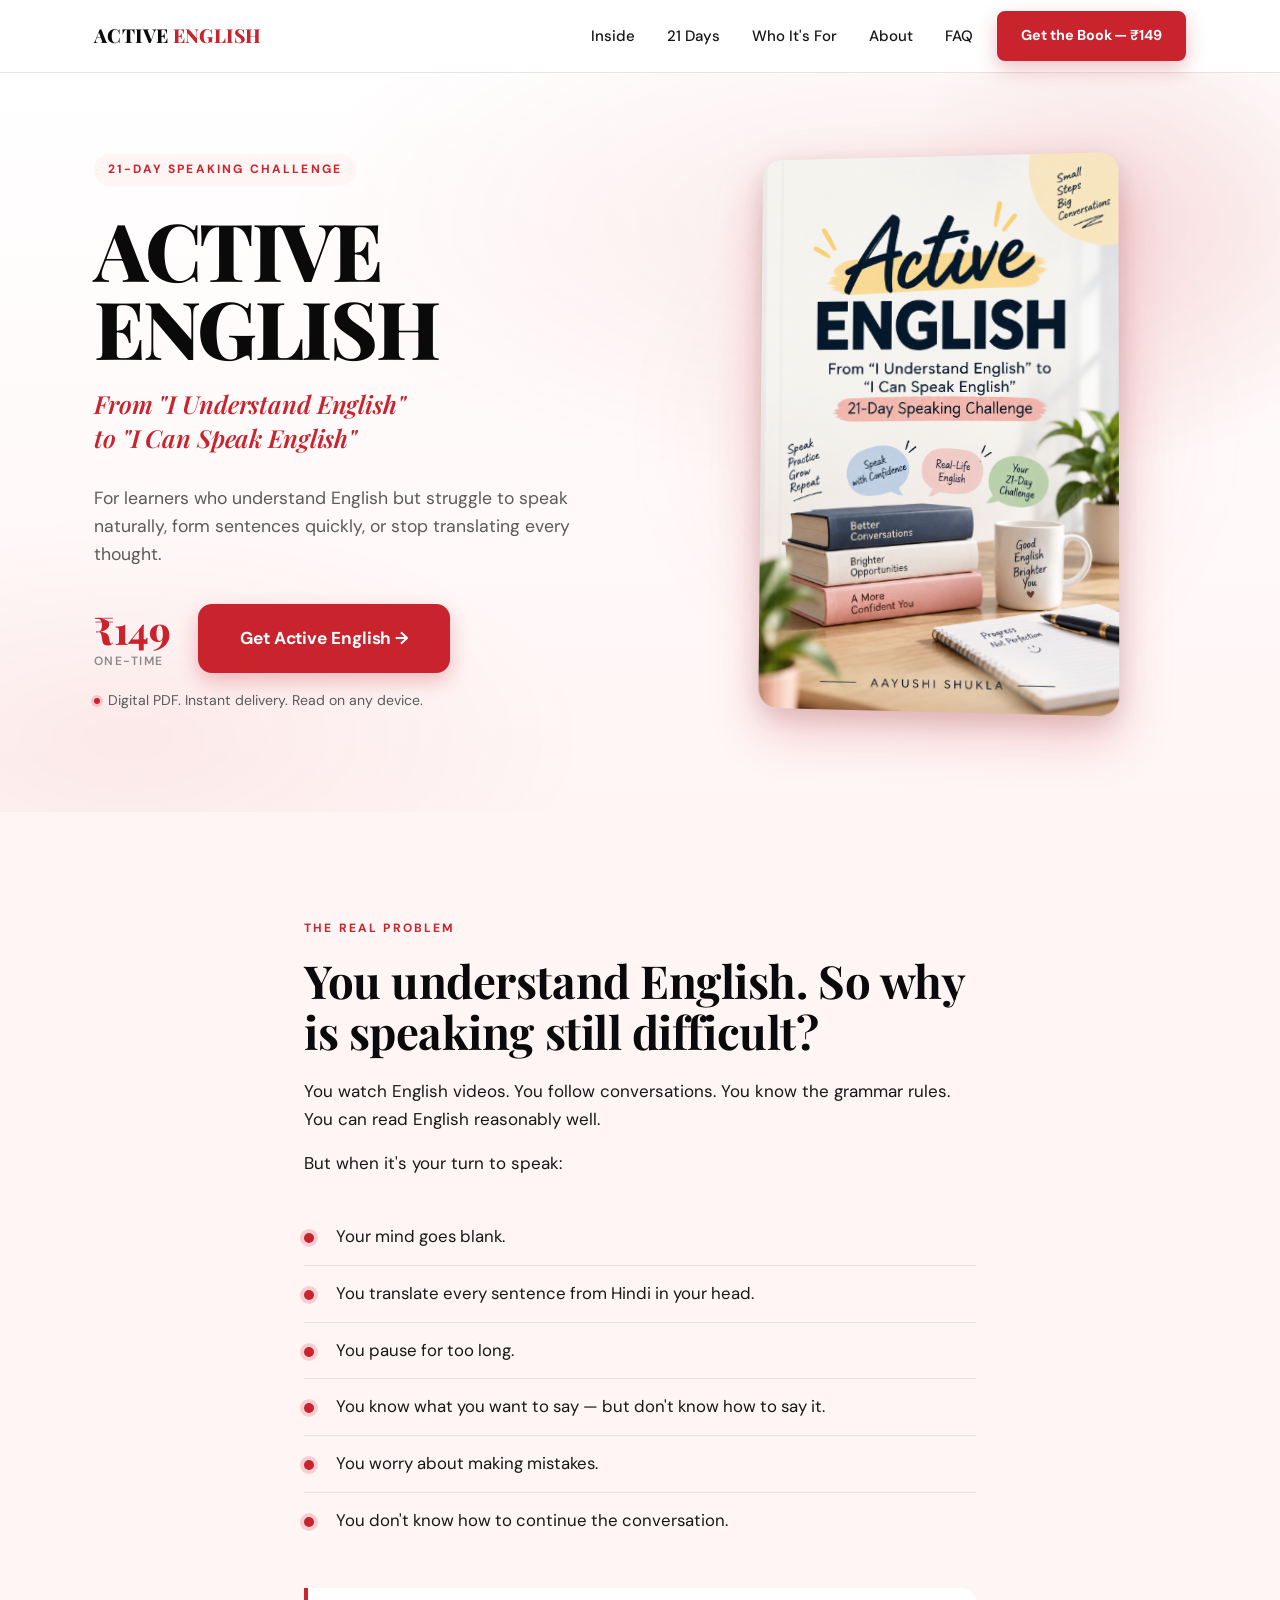
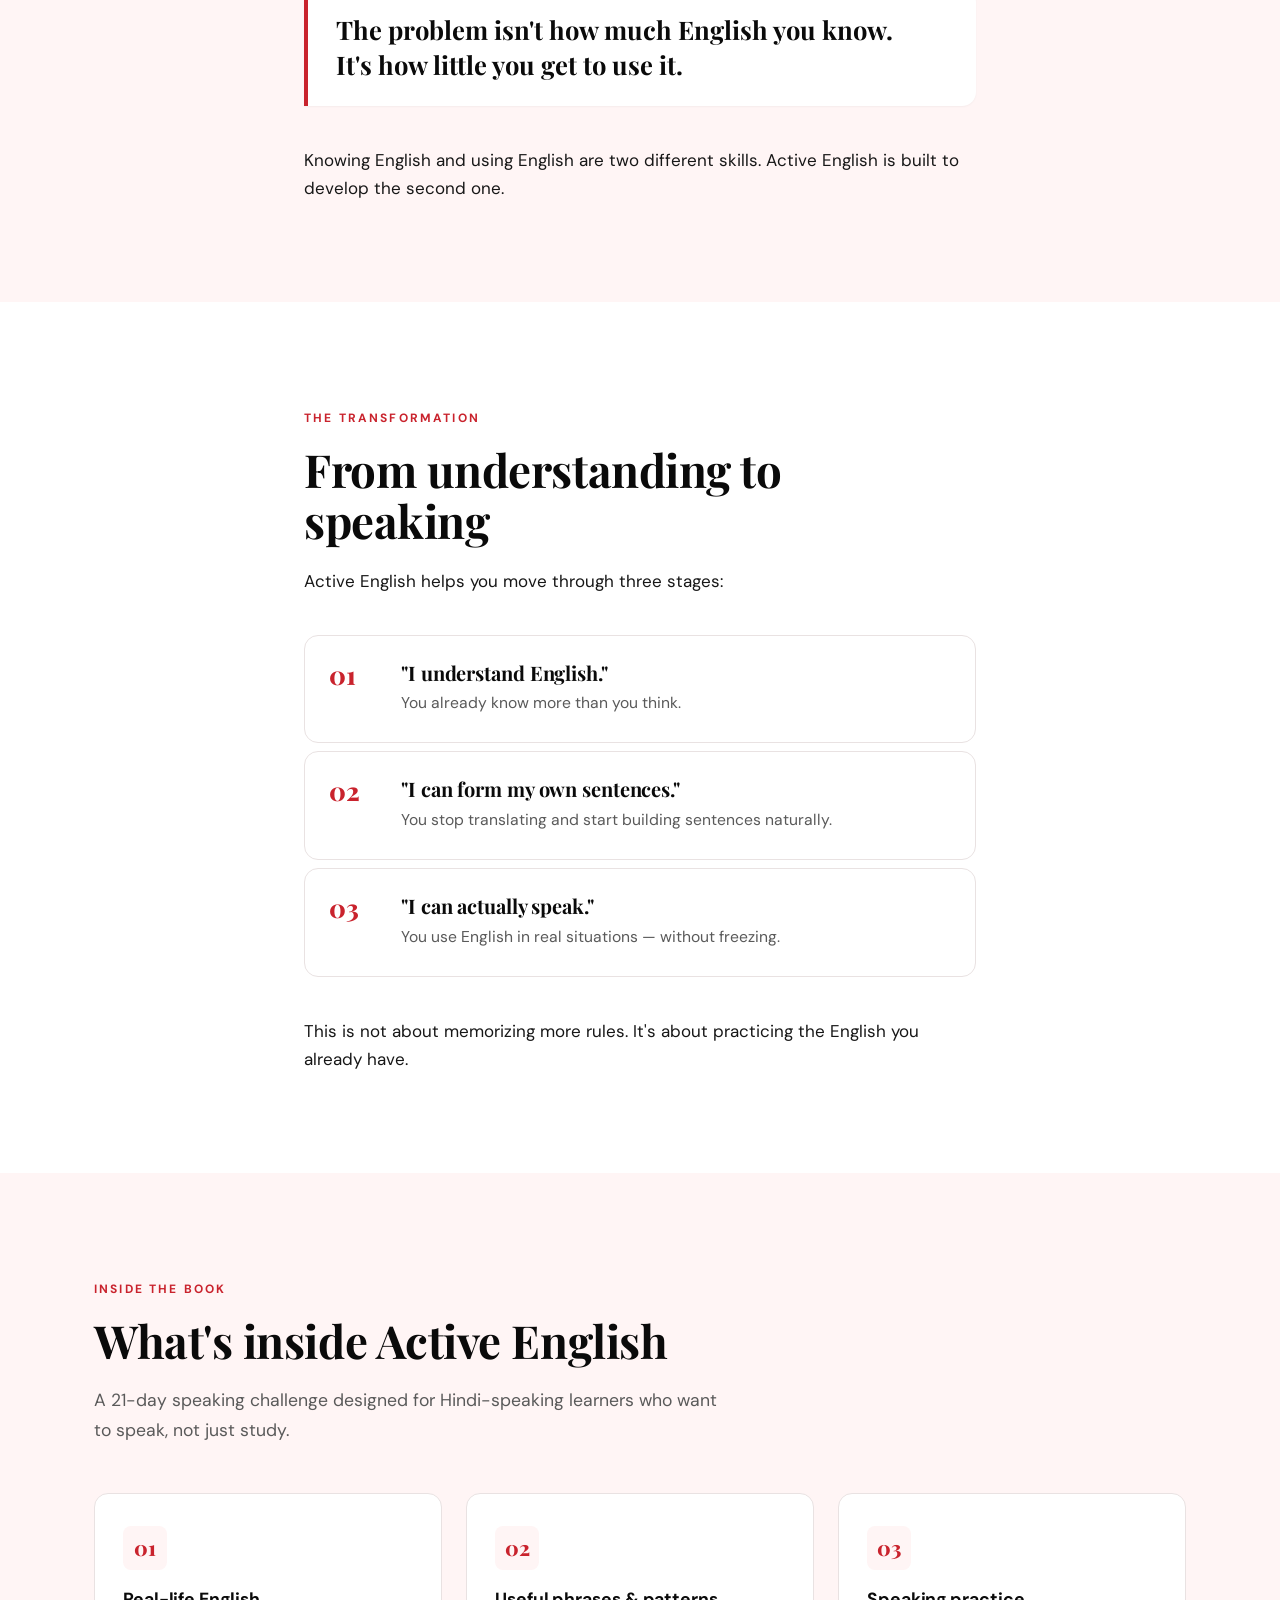
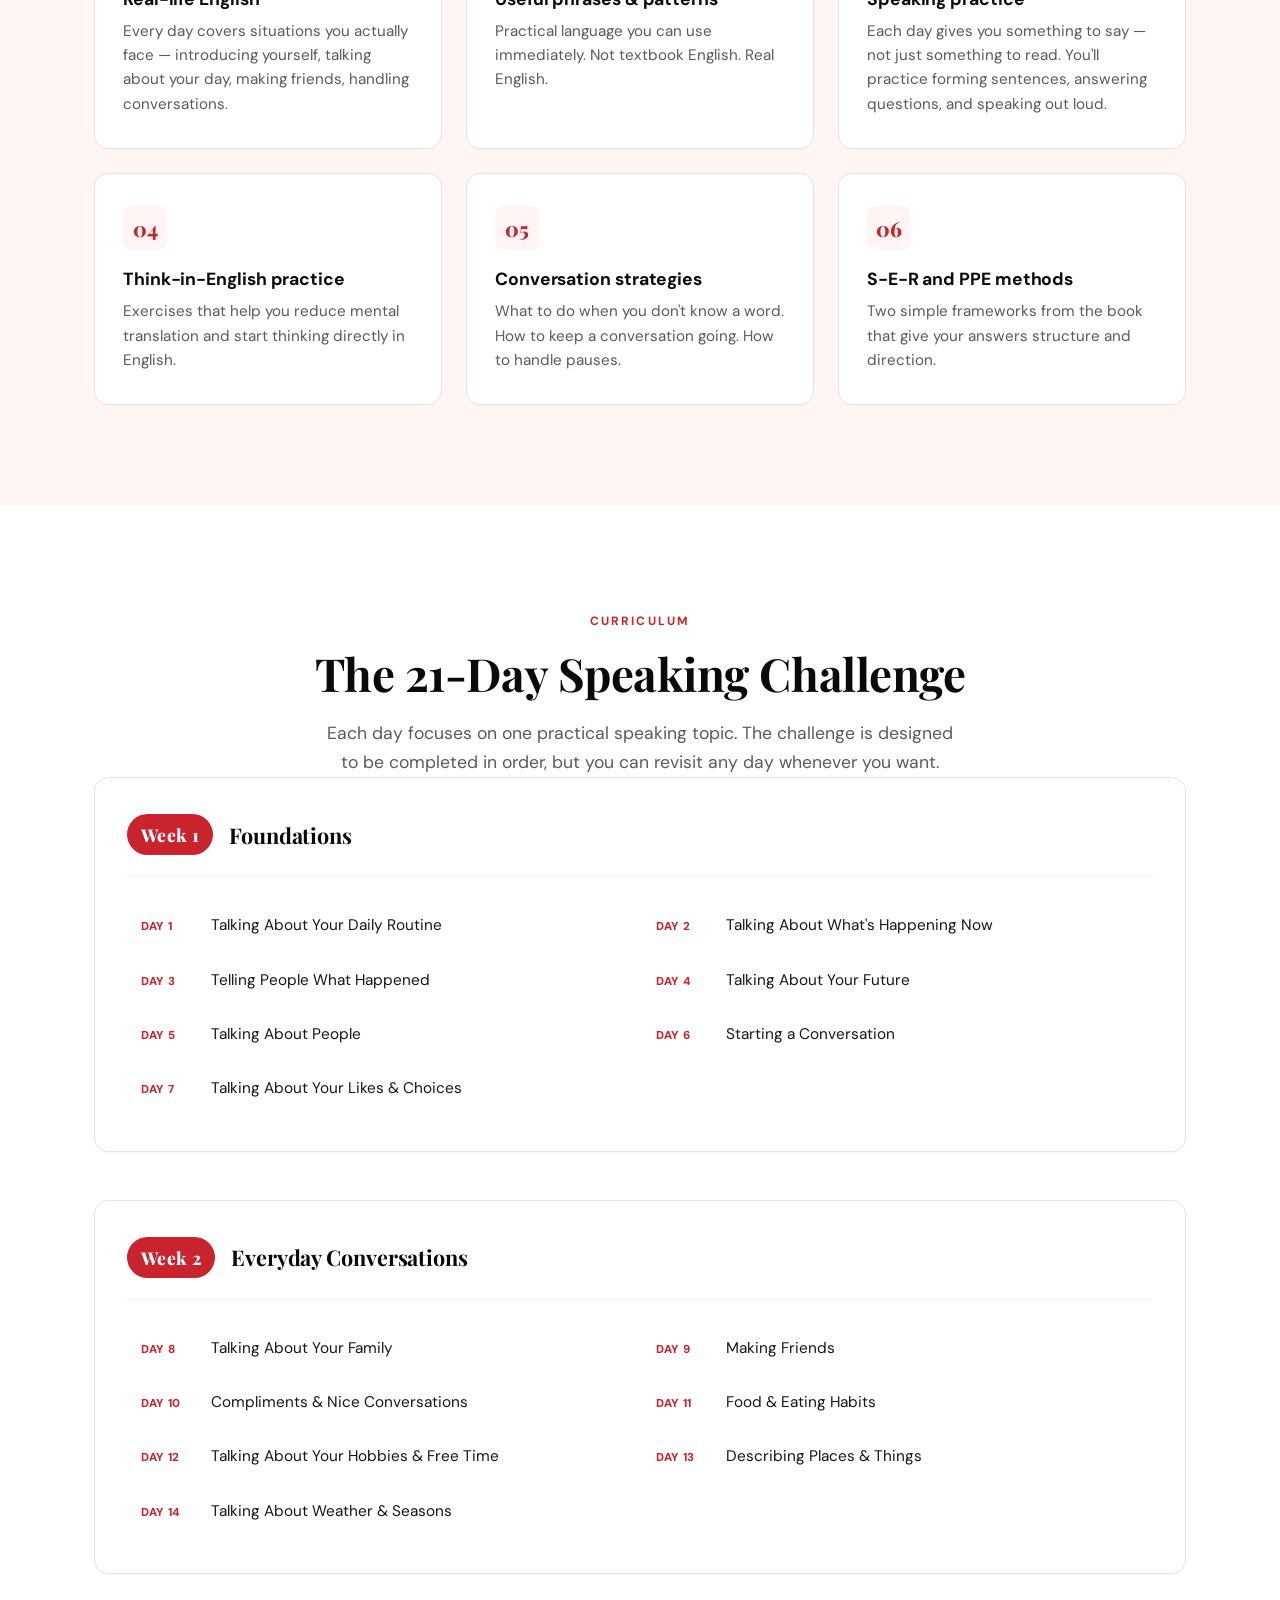
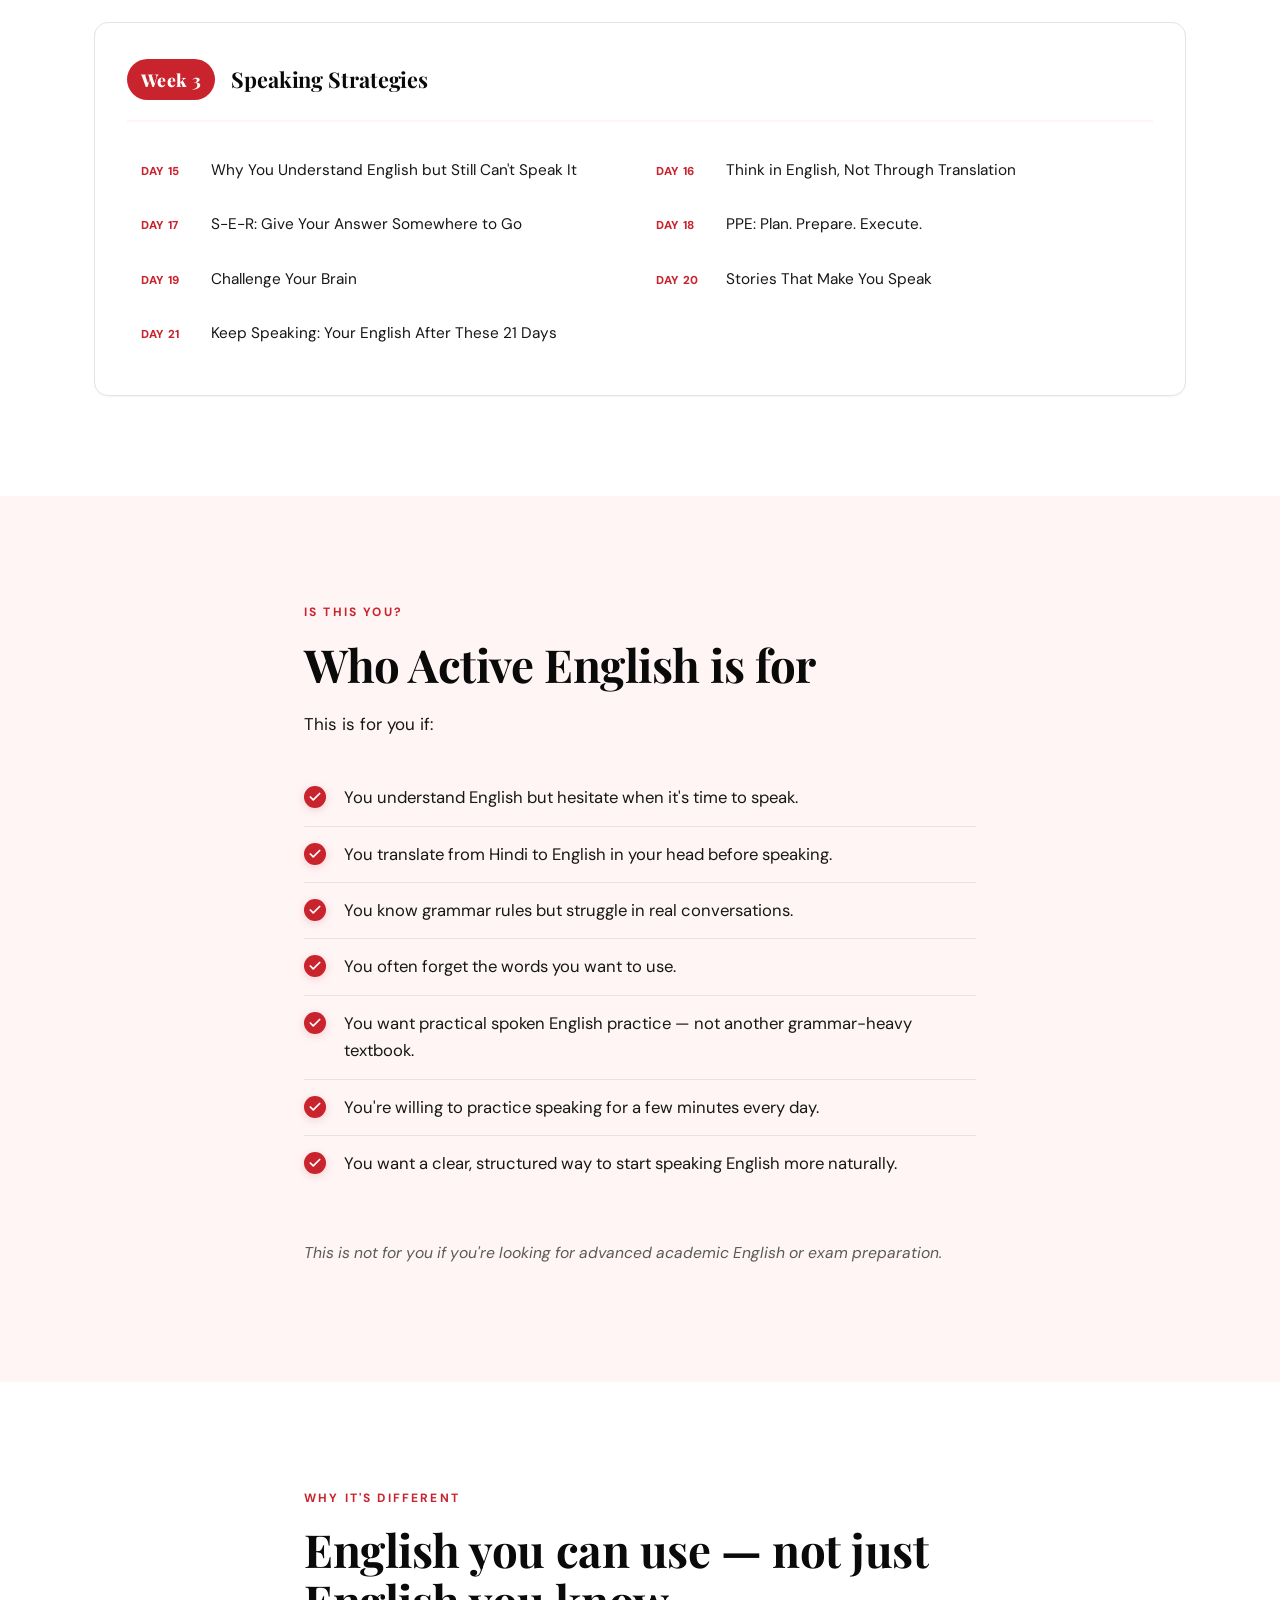
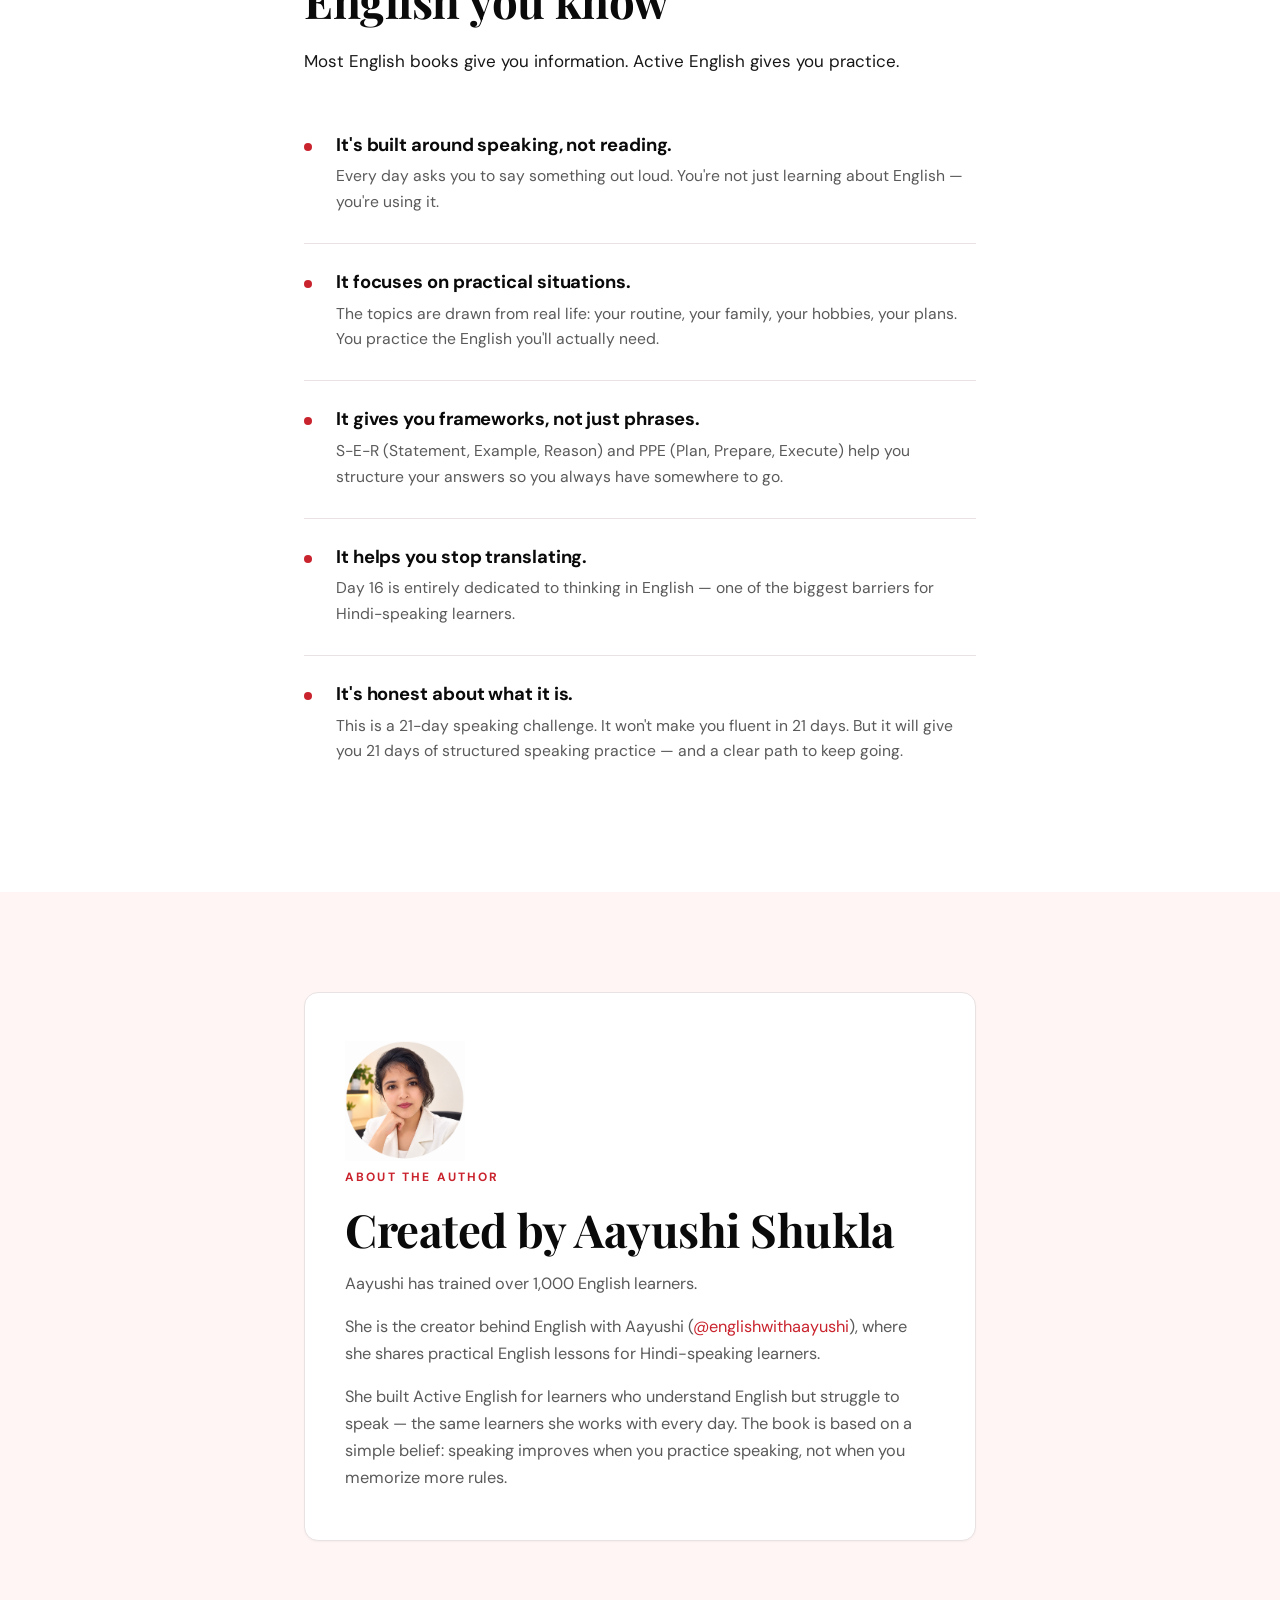
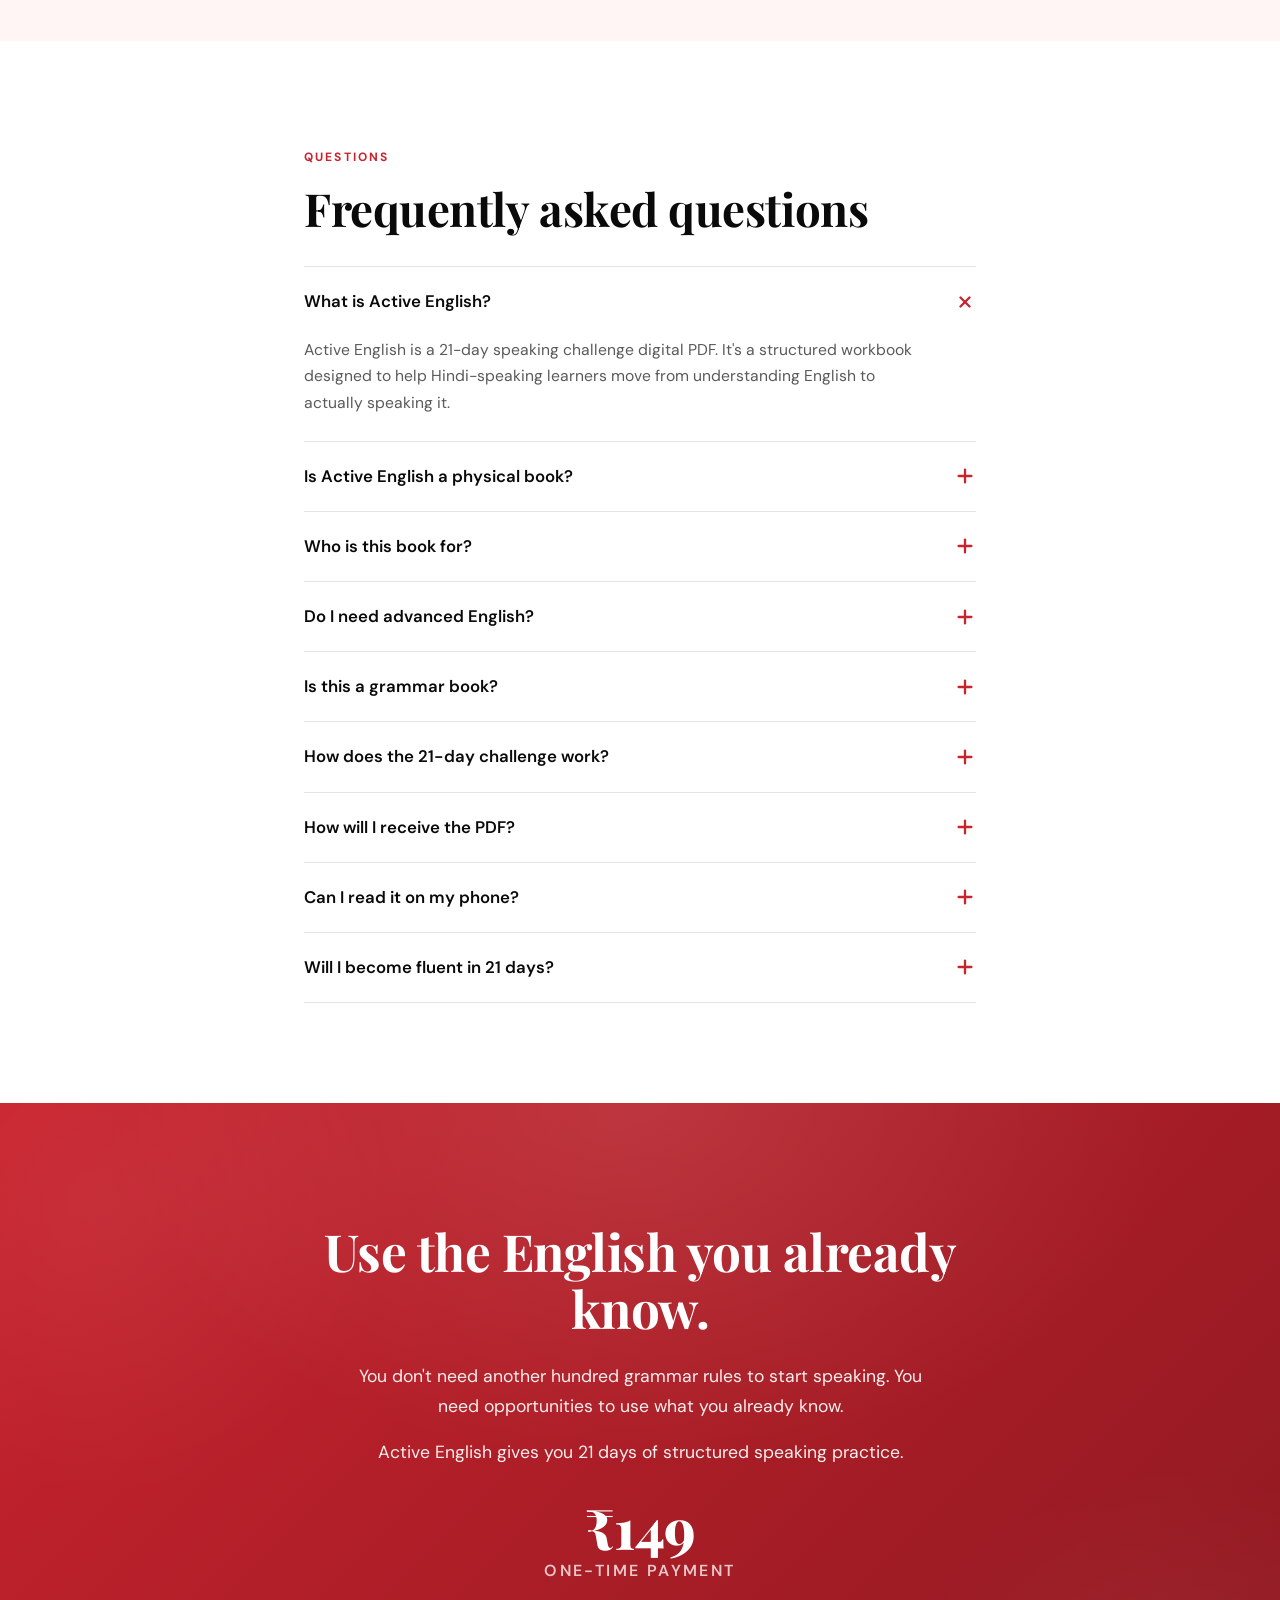
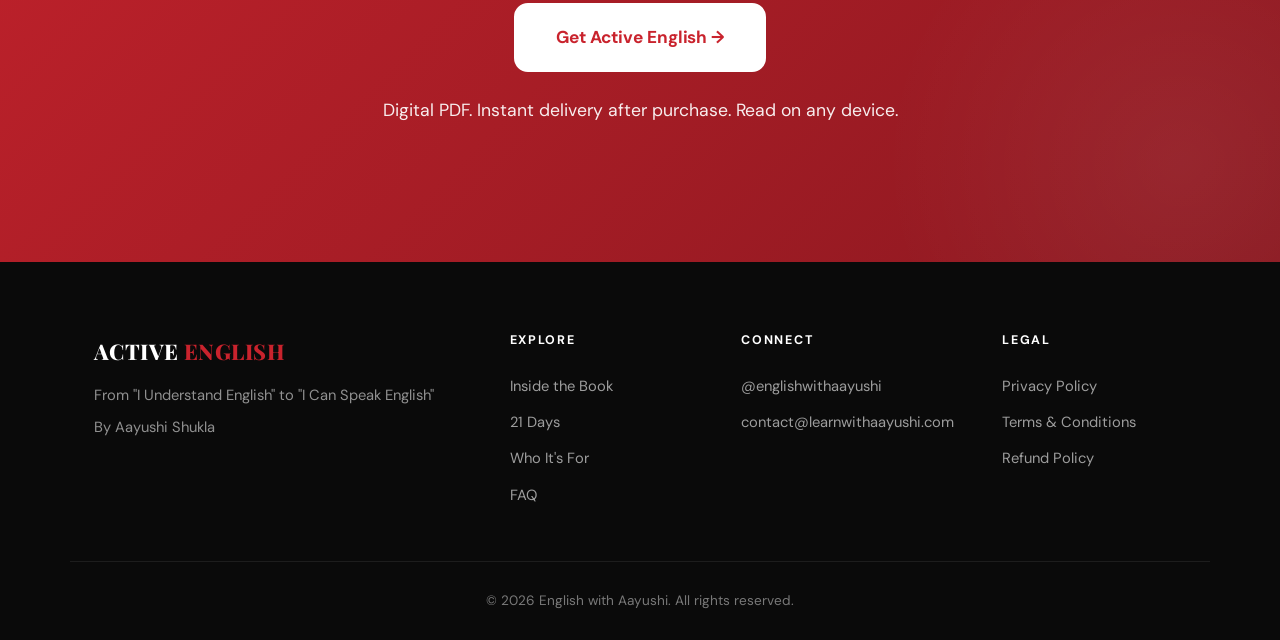
==== commit 13a25688: "Update index.html" ====
--- a/index.html
+++ b/index.html
@@ -1625,7 +1625,7 @@
 <img src="aayushi.png" alt="Aayushi Shukla, author of Active English and creator of English with Aayushi" class="about-photo" width="120" height="120">          <span class="section-label">About the Author</span>
           <h2>Created by Aayushi Shukla</h2>
           <p class="about-credential">Aayushi has trained over 1,000 English learners.</p>
-          <p>Aayushi is the creator behind English with Aayushi (<a href="https://www.instagram.com/englishwithaayushi"
+          <p>She is the creator behind English with Aayushi (<a href="https://www.instagram.com/englishwithaayushi"
               target="_blank" rel="noopener">@englishwithaayushi</a>), where she shares practical English lessons for
             Hindi-speaking learners.</p>
           <p>She built Active English for learners who understand English but struggle to speak — the same learners she
